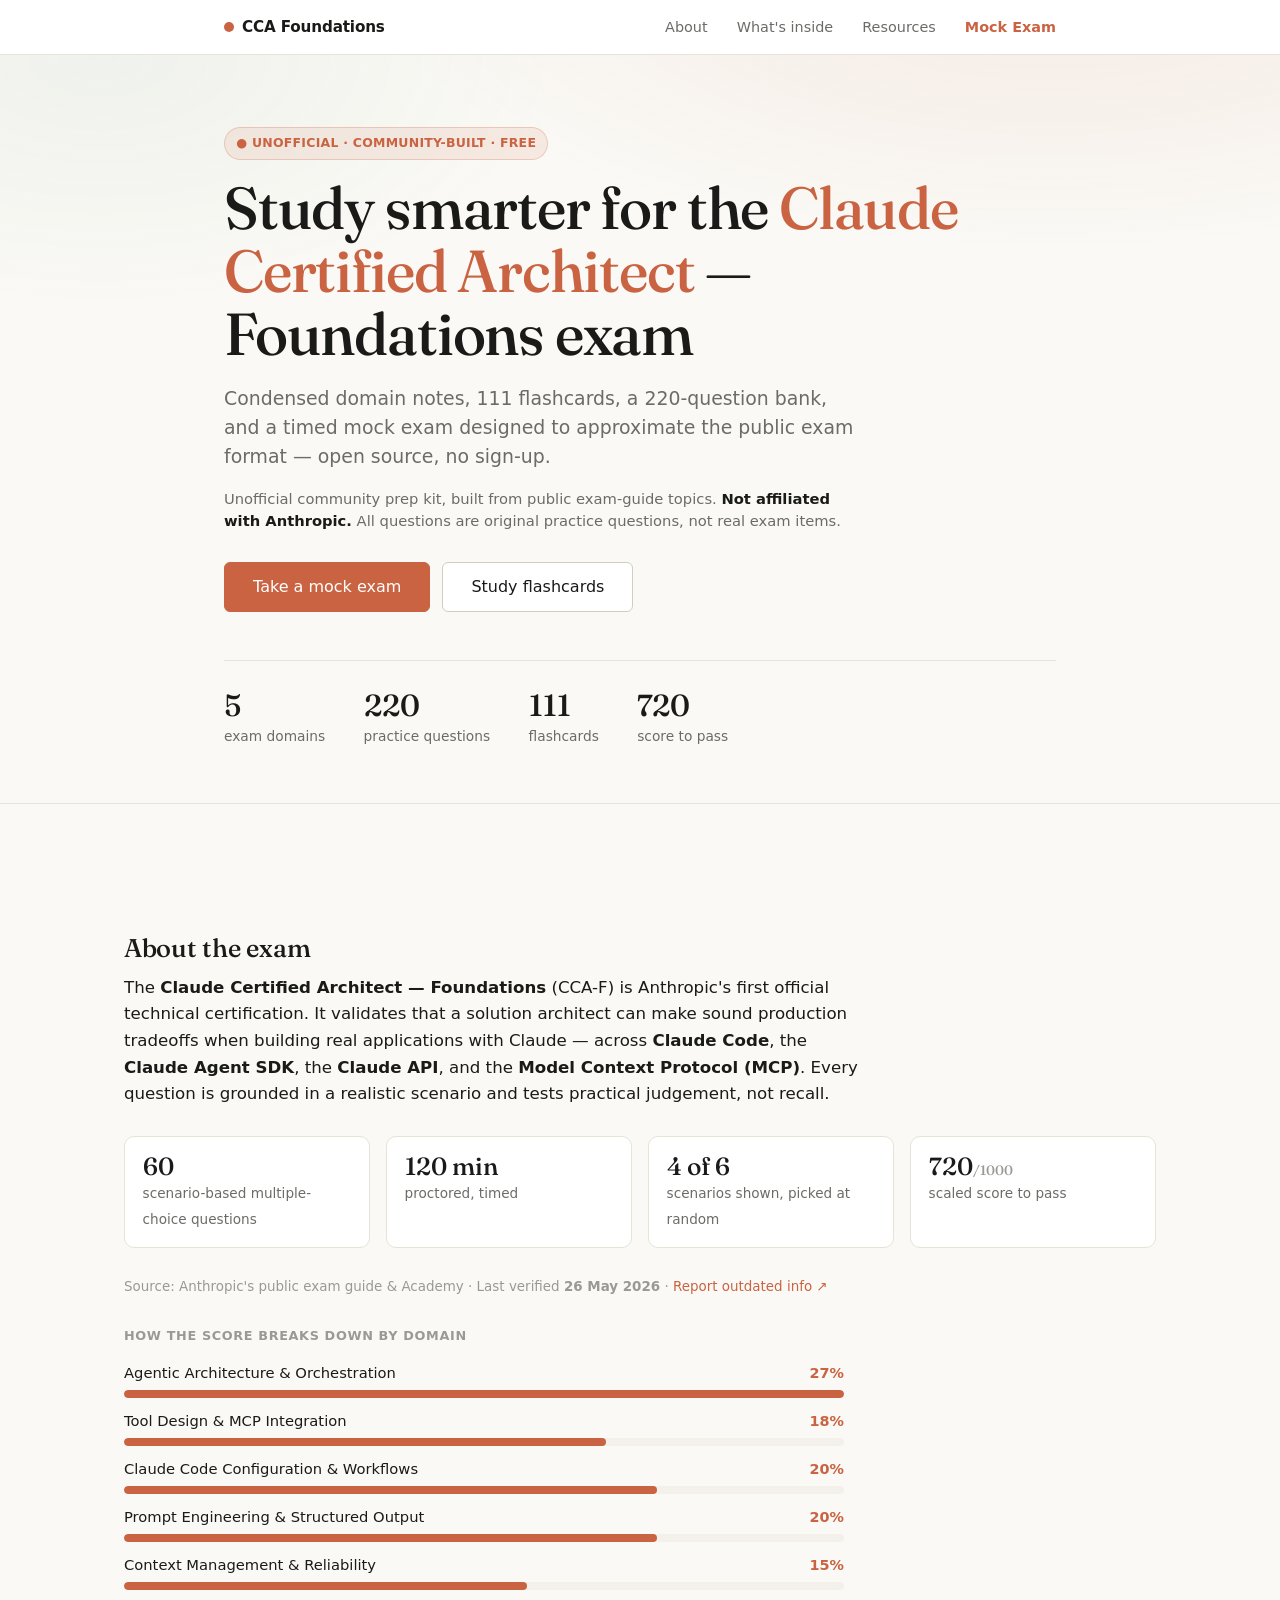
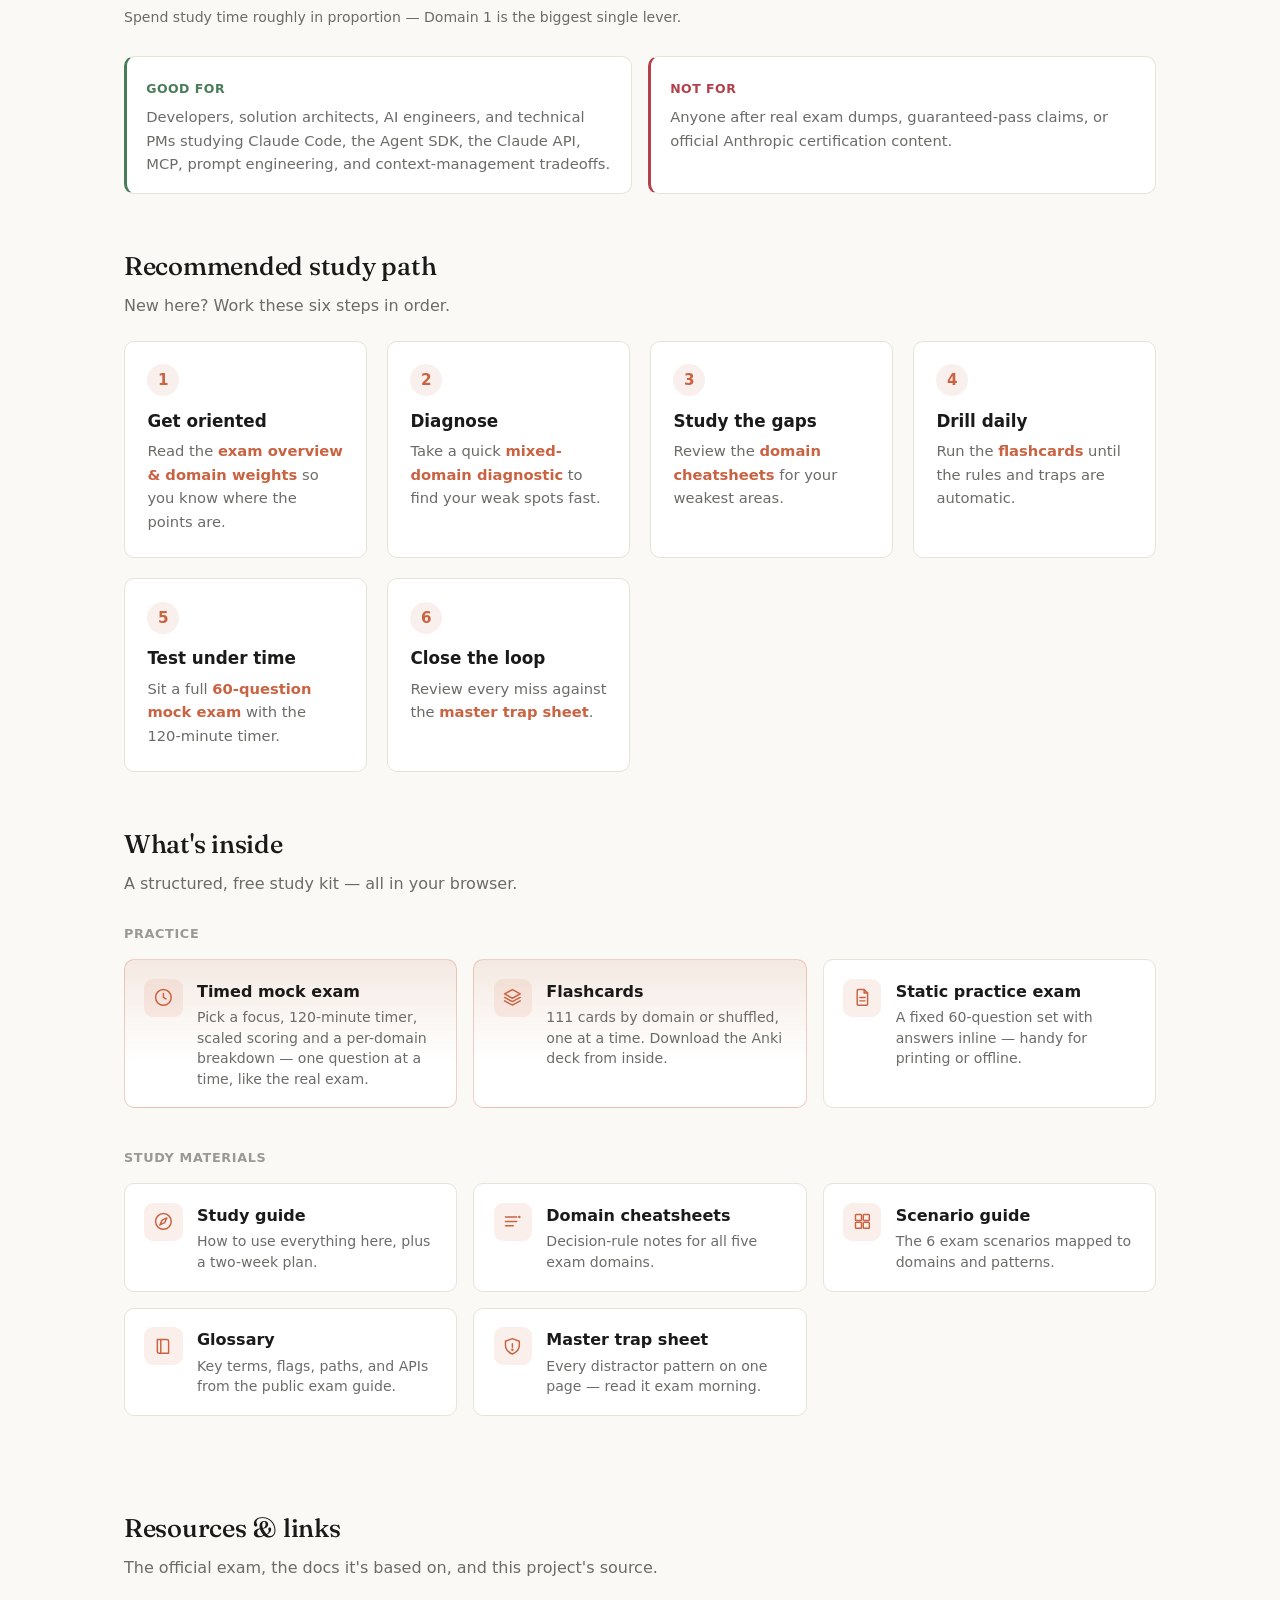
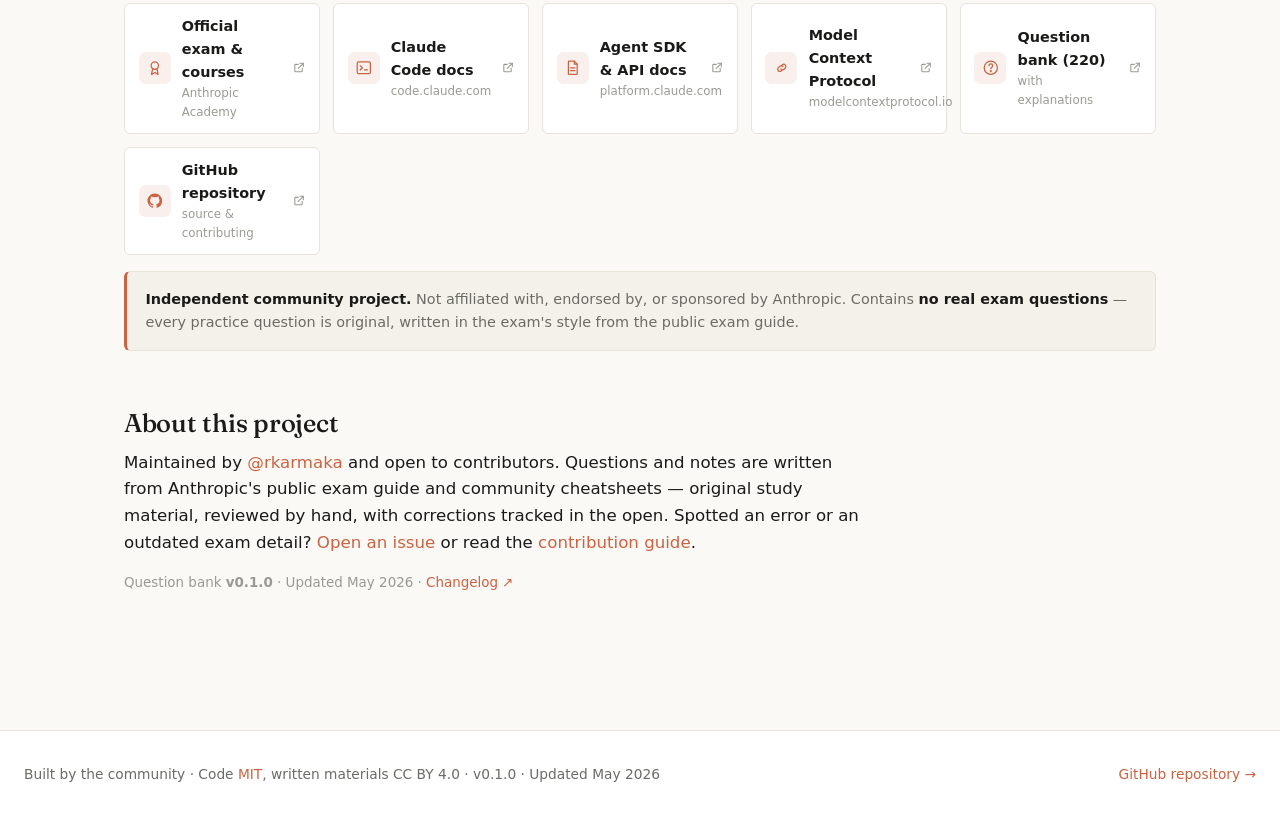
==== docs/index.html @ 5f9fb5d2 "Address review: trust, SEO, a11y, onboarding (phase 1) - Hero now carries the unofficial/no-real-que" ====
<!DOCTYPE html>
<html lang="en">
<head>
<meta charset="utf-8" />
<meta name="viewport" content="width=device-width, initial-scale=1.0" />
<title>CCA Foundations — Study Kit &amp; Practice Exam</title>
<meta name="description" content="A free, open community study kit for the Claude Certified Architect (CCA) — Foundations exam: notes, flashcards, a 220-question bank, and a timed mock exam." />
<link rel="preconnect" href="https://fonts.googleapis.com">
<link rel="preconnect" href="https://fonts.gstatic.com" crossorigin>
<link href="https://fonts.googleapis.com/css2?family=Fraunces:opsz,wght@9..144,400;9..144,500;9..144,600&display=swap" rel="stylesheet">
<link rel="stylesheet" href="app/style.css">
<link rel="stylesheet" href="site.css">
</head>
<body>

<!-- icon sprite -->
<svg width="0" height="0" style="position:absolute" aria-hidden="true">
  <symbol id="ic-clock" viewBox="0 0 24 24" fill="none" stroke="currentColor" stroke-width="1.7" stroke-linecap="round" stroke-linejoin="round"><circle cx="12" cy="12" r="9"/><path d="M12 7.5V12l3 1.8"/></symbol>
  <symbol id="ic-cards" viewBox="0 0 24 24" fill="none" stroke="currentColor" stroke-width="1.7" stroke-linecap="round" stroke-linejoin="round"><path d="M12 3 21 8 12 13 3 8z"/><path d="M3 12 12 17 21 12"/><path d="M3 16 12 21 21 16"/></symbol>
  <symbol id="ic-doc" viewBox="0 0 24 24" fill="none" stroke="currentColor" stroke-width="1.7" stroke-linecap="round" stroke-linejoin="round"><path d="M14 3H7a1 1 0 0 0-1 1v16a1 1 0 0 0 1 1h10a1 1 0 0 0 1-1V7z"/><path d="M14 3v4h4"/><path d="M9 12h6M9 16h6"/></symbol>
  <symbol id="ic-compass" viewBox="0 0 24 24" fill="none" stroke="currentColor" stroke-width="1.7" stroke-linecap="round" stroke-linejoin="round"><circle cx="12" cy="12" r="9"/><path d="M16 8l-2.5 5.5L8 16l2.5-5.5z"/></symbol>
  <symbol id="ic-layers" viewBox="0 0 24 24" fill="none" stroke="currentColor" stroke-width="1.7" stroke-linecap="round" stroke-linejoin="round"><path d="M4 7h13M4 12h13M4 17h9"/><circle cx="20" cy="7" r="0.6" fill="currentColor"/></symbol>
  <symbol id="ic-grid" viewBox="0 0 24 24" fill="none" stroke="currentColor" stroke-width="1.7" stroke-linecap="round" stroke-linejoin="round"><rect x="4" y="4" width="7" height="7" rx="1"/><rect x="13" y="4" width="7" height="7" rx="1"/><rect x="4" y="13" width="7" height="7" rx="1"/><rect x="13" y="13" width="7" height="7" rx="1"/></symbol>
  <symbol id="ic-book" viewBox="0 0 24 24" fill="none" stroke="currentColor" stroke-width="1.7" stroke-linecap="round" stroke-linejoin="round"><path d="M5 4h11a2 2 0 0 1 2 2v14H7a2 2 0 0 1-2-2z"/><path d="M9 4v15"/></symbol>
  <symbol id="ic-alert" viewBox="0 0 24 24" fill="none" stroke="currentColor" stroke-width="1.7" stroke-linecap="round" stroke-linejoin="round"><path d="M12 3l8 3v5c0 5-4 8-8 10-4-2-8-5-8-10V6z"/><path d="M12 9v4"/><circle cx="12" cy="16" r="0.6" fill="currentColor"/></symbol>
  <symbol id="ic-help" viewBox="0 0 24 24" fill="none" stroke="currentColor" stroke-width="1.7" stroke-linecap="round" stroke-linejoin="round"><circle cx="12" cy="12" r="9"/><path d="M9.5 9.2a2.5 2.5 0 1 1 3.6 2.3c-.8.5-1.1 1-1.1 1.9"/><circle cx="12" cy="16.5" r="0.6" fill="currentColor"/></symbol>
  <symbol id="ic-award" viewBox="0 0 24 24" fill="none" stroke="currentColor" stroke-width="1.7" stroke-linecap="round" stroke-linejoin="round"><circle cx="12" cy="9" r="5"/><path d="M9 13.5L7.5 21 12 18.5 16.5 21 15 13.5"/></symbol>
  <symbol id="ic-terminal" viewBox="0 0 24 24" fill="none" stroke="currentColor" stroke-width="1.7" stroke-linecap="round" stroke-linejoin="round"><rect x="3" y="4" width="18" height="16" rx="2"/><path d="M7 9l3 3-3 3"/><path d="M13 15h4"/></symbol>
  <symbol id="ic-plug" viewBox="0 0 24 24" fill="none" stroke="currentColor" stroke-width="1.7" stroke-linecap="round" stroke-linejoin="round"><path d="M10.5 13.5a3 3 0 0 0 4.5.4l2-2a3 3 0 0 0-4.2-4.2l-1.1 1.1"/><path d="M13.5 10.5a3 3 0 0 0-4.5-.4l-2 2a3 3 0 0 0 4.2 4.2l1.1-1.1"/></symbol>
  <symbol id="ic-external" viewBox="0 0 24 24" fill="none" stroke="currentColor" stroke-width="1.9" stroke-linecap="round" stroke-linejoin="round"><path d="M14 4h6v6"/><path d="M20 4l-9 9"/><path d="M18 13v5a1 1 0 0 1-1 1H6a1 1 0 0 1-1-1V7a1 1 0 0 1 1-1h5"/></symbol>
  <symbol id="ic-github" viewBox="0 0 24 24"><path fill="currentColor" d="M12 2C6.48 2 2 6.48 2 12c0 4.42 2.87 8.17 6.84 9.5.5.09.68-.22.68-.48 0-.24-.01-.87-.01-1.7-2.78.6-3.37-1.34-3.37-1.34-.45-1.16-1.11-1.47-1.11-1.47-.91-.62.07-.6.07-.6 1 .07 1.53 1.03 1.53 1.03.89 1.52 2.34 1.08 2.91.83.09-.65.35-1.08.63-1.33-2.22-.25-4.55-1.11-4.55-4.94 0-1.09.39-1.98 1.03-2.68-.1-.25-.45-1.27.1-2.65 0 0 .84-.27 2.75 1.02a9.5 9.5 0 0 1 5 0c1.91-1.29 2.75-1.02 2.75-1.02.55 1.38.2 2.4.1 2.65.64.7 1.03 1.59 1.03 2.68 0 3.84-2.34 4.69-4.57 4.94.36.31.68.92.68 1.85 0 1.34-.01 2.42-.01 2.75 0 .27.18.58.69.48A10 10 0 0 0 22 12c0-5.52-4.48-10-10-10z"/></symbol>
</svg>

<header class="site-header">
  <div class="container site-header-inner">
    <a href="./" class="site-title"><span class="dot"></span>CCA&nbsp;Foundations</a>
    <nav class="site-nav">
      <a href="#about">About</a>
      <a href="#inside">What's inside</a>
      <a href="#resources">Resources</a>
      <a href="app/" class="is-cta">Mock&nbsp;Exam</a>
    </nav>
  </div>
</header>

<section class="lp-hero">
  <div class="lp-hero-inner">
    <span class="lp-pill">● Unofficial · community-built · free</span>
    <h1 class="lp-title">Study smarter for the <span class="accent">Claude Certified Architect</span> — Foundations exam</h1>
    <p class="lp-lede">Condensed domain notes, 111 flashcards, a 220-question bank, and a
      timed mock exam designed to approximate the public exam format — open source, no sign-up.</p>
    <p class="lp-disclaimer">Unofficial community prep kit, built from public exam-guide topics.
      <strong>Not affiliated with Anthropic.</strong> All questions are original practice
      questions, not real exam items.</p>
    <div class="lp-cta">
      <a class="btn btn-primary btn-lg" href="app/">Take a mock exam</a>
      <a class="btn btn-secondary btn-lg" href="flashcards/">Study flashcards</a>
    </div>
    <div class="lp-stats">
      <div><b>5</b><span>exam domains</span></div>
      <div><b>220</b><span>practice questions</span></div>
      <div><b>111</b><span>flashcards</span></div>
      <div><b>720</b><span>score to pass</span></div>
    </div>
  </div>
</section>

<main>
  <!-- About the exam -->
  <section class="lp-wrap lp-section" id="about">
    <h2 class="lp-h2">About the exam</h2>
    <p class="lp-about-text">
      The <strong>Claude Certified Architect — Foundations</strong> (CCA-F) is
      Anthropic's first official technical certification. It validates that a solution
      architect can make sound production tradeoffs when building real applications with
      Claude — across <strong>Claude Code</strong>, the <strong>Claude Agent SDK</strong>,
      the <strong>Claude API</strong>, and the <strong>Model Context Protocol (MCP)</strong>.
      Every question is grounded in a realistic scenario and tests practical judgement,
      not recall.
    </p>

    <div class="lp-facts">
      <div class="lp-fact"><b>60</b><span>scenario-based multiple-choice questions</span></div>
      <div class="lp-fact"><b>120 min</b><span>proctored, timed</span></div>
      <div class="lp-fact"><b>4 of 6</b><span>scenarios shown, picked at random</span></div>
      <div class="lp-fact"><b>720<span style="color:var(--text-faint)">/1000</span></b><span>scaled score to pass</span></div>
    </div>

    <p class="lp-verified">
      Source: Anthropic's public exam guide &amp; Academy · Last verified <strong>26 May 2026</strong> ·
      <a href="https://github.com/rkarmaka/claude-cca-study-kit/issues/new?labels=correction&amp;title=%5BFix%5D+Outdated+exam+detail" target="_blank" rel="noopener">Report outdated info ↗</a>
    </p>

    <h3 class="lp-h3">How the score breaks down by domain</h3>
    <div class="lp-blueprint" id="blueprint"></div>
    <p class="muted" style="font-size:0.88rem">Spend study time roughly in proportion — Domain 1 is the biggest single lever.</p>

    <div class="lp-who">
      <div class="lp-who-col good">
        <span class="lp-who-h">Good for</span>
        <p>Developers, solution architects, AI engineers, and technical PMs studying Claude Code,
          the Agent SDK, the Claude API, MCP, prompt engineering, and context-management tradeoffs.</p>
      </div>
      <div class="lp-who-col bad">
        <span class="lp-who-h">Not for</span>
        <p>Anyone after real exam dumps, guaranteed-pass claims, or official Anthropic
          certification content.</p>
      </div>
    </div>
  </section>

  <!-- Recommended study path -->
  <section class="lp-wrap lp-section" id="path">
    <h2 class="lp-h2">Recommended study path</h2>
    <p class="lp-sub">New here? Work these six steps in order.</p>
    <div class="lp-steps">
      <div class="lp-step"><span class="lp-step-n">1</span><h3>Get oriented</h3>
        <p>Read the <a href="#about">exam overview &amp; domain weights</a> so you know where the points are.</p></div>
      <div class="lp-step"><span class="lp-step-n">2</span><h3>Diagnose</h3>
        <p>Take a quick <a href="app/">mixed-domain diagnostic</a> to find your weak spots fast.</p></div>
      <div class="lp-step"><span class="lp-step-n">3</span><h3>Study the gaps</h3>
        <p>Review the <a class="repo-link" data-path="study-notes" href="https://github.com/rkarmaka/claude-cca-study-kit/tree/main/study-notes">domain cheatsheets</a> for your weakest areas.</p></div>
      <div class="lp-step"><span class="lp-step-n">4</span><h3>Drill daily</h3>
        <p>Run the <a href="flashcards/">flashcards</a> until the rules and traps are automatic.</p></div>
      <div class="lp-step"><span class="lp-step-n">5</span><h3>Test under time</h3>
        <p>Sit a full <a href="app/">60-question mock exam</a> with the 120-minute timer.</p></div>
      <div class="lp-step"><span class="lp-step-n">6</span><h3>Close the loop</h3>
        <p>Review every miss against the <a class="repo-link" data-path="study-notes/master-trap-sheet.md" href="https://github.com/rkarmaka/claude-cca-study-kit/blob/main/study-notes/master-trap-sheet.md">master trap sheet</a>.</p></div>
    </div>
  </section>

  <!-- What this site offers -->
  <section class="lp-wrap lp-section" id="inside">
    <h2 class="lp-h2">What's inside</h2>
    <p class="lp-sub">A structured, free study kit — all in your browser.</p>

    <h3 class="lp-h3">Practice</h3>
    <div class="lp-grid">
      <a class="lp-card feature" href="app/">
        <span class="lp-ic"><svg><use href="#ic-clock"/></svg></span>
        <span><span class="lp-card-title">Timed mock exam</span>
          <span class="lp-card-desc">Pick a focus, 120-minute timer, scaled scoring and a per-domain breakdown — one question at a time, like the real exam.</span></span>
      </a>
      <a class="lp-card feature" href="flashcards/">
        <span class="lp-ic"><svg><use href="#ic-cards"/></svg></span>
        <span><span class="lp-card-title">Flashcards</span>
          <span class="lp-card-desc">111 cards by domain or shuffled, one at a time. Download the Anki deck from inside.</span></span>
      </a>
      <a class="lp-card" href="practice-exam.html">
        <span class="lp-ic"><svg><use href="#ic-doc"/></svg></span>
        <span><span class="lp-card-title">Static practice exam</span>
          <span class="lp-card-desc">A fixed 60-question set with answers inline — handy for printing or offline.</span></span>
      </a>
    </div>

    <h3 class="lp-h3">Study materials</h3>
    <div class="lp-grid">
      <a class="lp-card repo-link" data-path="STUDY-GUIDE.md" href="https://github.com/rkarmaka/claude-cca-study-kit/blob/main/STUDY-GUIDE.md">
        <span class="lp-ic"><svg><use href="#ic-compass"/></svg></span>
        <span><span class="lp-card-title">Study guide</span>
          <span class="lp-card-desc">How to use everything here, plus a two-week plan.</span></span>
      </a>
      <a class="lp-card repo-link" data-path="study-notes" href="https://github.com/rkarmaka/claude-cca-study-kit/tree/main/study-notes">
        <span class="lp-ic"><svg><use href="#ic-layers"/></svg></span>
        <span><span class="lp-card-title">Domain cheatsheets</span>
          <span class="lp-card-desc">Decision-rule notes for all five exam domains.</span></span>
      </a>
      <a class="lp-card repo-link" data-path="study-notes/scenario-guide.md" href="https://github.com/rkarmaka/claude-cca-study-kit/blob/main/study-notes/scenario-guide.md">
        <span class="lp-ic"><svg><use href="#ic-grid"/></svg></span>
        <span><span class="lp-card-title">Scenario guide</span>
          <span class="lp-card-desc">The 6 exam scenarios mapped to domains and patterns.</span></span>
      </a>
      <a class="lp-card repo-link" data-path="study-notes/glossary.md" href="https://github.com/rkarmaka/claude-cca-study-kit/blob/main/study-notes/glossary.md">
        <span class="lp-ic"><svg><use href="#ic-book"/></svg></span>
        <span><span class="lp-card-title">Glossary</span>
          <span class="lp-card-desc">Key terms, flags, paths, and APIs from the public exam guide.</span></span>
      </a>
      <a class="lp-card repo-link" data-path="study-notes/master-trap-sheet.md" href="https://github.com/rkarmaka/claude-cca-study-kit/blob/main/study-notes/master-trap-sheet.md">
        <span class="lp-ic"><svg><use href="#ic-alert"/></svg></span>
        <span><span class="lp-card-title">Master trap sheet</span>
          <span class="lp-card-desc">Every distractor pattern on one page — read it exam morning.</span></span>
      </a>
    </div>
  </section>

  <!-- Resources & links -->
  <section class="lp-wrap lp-section" id="resources">
    <h2 class="lp-h2">Resources &amp; links</h2>
    <p class="lp-sub">The official exam, the docs it's based on, and this project's source.</p>
    <div class="lp-resource-grid">
      <a class="lp-resource" href="https://anthropic.skilljar.com/" target="_blank" rel="noopener">
        <span class="lp-ic"><svg><use href="#ic-award"/></svg></span>
        <span class="r-text"><span class="r-title">Official exam &amp; courses</span><span class="r-sub">Anthropic Academy</span></span>
        <span class="r-ext"><svg><use href="#ic-external"/></svg></span>
      </a>
      <a class="lp-resource" href="https://code.claude.com/docs/en/overview" target="_blank" rel="noopener">
        <span class="lp-ic"><svg><use href="#ic-terminal"/></svg></span>
        <span class="r-text"><span class="r-title">Claude Code docs</span><span class="r-sub">code.claude.com</span></span>
        <span class="r-ext"><svg><use href="#ic-external"/></svg></span>
      </a>
      <a class="lp-resource" href="https://platform.claude.com/docs/en/agent-sdk/overview" target="_blank" rel="noopener">
        <span class="lp-ic"><svg><use href="#ic-doc"/></svg></span>
        <span class="r-text"><span class="r-title">Agent SDK &amp; API docs</span><span class="r-sub">platform.claude.com</span></span>
        <span class="r-ext"><svg><use href="#ic-external"/></svg></span>
      </a>
      <a class="lp-resource" href="https://modelcontextprotocol.io" target="_blank" rel="noopener">
        <span class="lp-ic"><svg><use href="#ic-plug"/></svg></span>
        <span class="r-text"><span class="r-title">Model Context Protocol</span><span class="r-sub">modelcontextprotocol.io</span></span>
        <span class="r-ext"><svg><use href="#ic-external"/></svg></span>
      </a>
      <a class="lp-resource repo-link" data-path="practice-exam/question-bank.md" href="https://github.com/rkarmaka/claude-cca-study-kit/blob/main/practice-exam/question-bank.md">
        <span class="lp-ic"><svg><use href="#ic-help"/></svg></span>
        <span class="r-text"><span class="r-title">Question bank (220)</span><span class="r-sub">with explanations</span></span>
        <span class="r-ext"><svg><use href="#ic-external"/></svg></span>
      </a>
      <a class="lp-resource repo-root" href="https://github.com/rkarmaka/claude-cca-study-kit">
        <span class="lp-ic"><svg><use href="#ic-github"/></svg></span>
        <span class="r-text"><span class="r-title">GitHub repository</span><span class="r-sub">source &amp; contributing</span></span>
        <span class="r-ext"><svg><use href="#ic-external"/></svg></span>
      </a>
    </div>

    <div class="lp-note">
      <strong>Independent community project.</strong> Not affiliated with, endorsed by,
      or sponsored by Anthropic. Contains <strong>no real exam questions</strong> — every
      practice question is original, written in the exam's style from the public exam guide.
    </div>
  </section>

  <!-- About this project -->
  <section class="lp-wrap lp-section" id="project">
    <h2 class="lp-h2">About this project</h2>
    <p class="lp-about-text">Maintained by <a href="https://github.com/rkarmaka" target="_blank" rel="noopener">@rkarmaka</a>
      and open to contributors. Questions and notes are written from Anthropic's public exam guide and
      community cheatsheets — original study material, reviewed by hand, with corrections tracked in the
      open. Spotted an error or an outdated exam detail?
      <a href="https://github.com/rkarmaka/claude-cca-study-kit/issues/new/choose" target="_blank" rel="noopener">Open an issue</a>
      or read the <a href="https://github.com/rkarmaka/claude-cca-study-kit/blob/main/CONTRIBUTING.md" target="_blank" rel="noopener">contribution guide</a>.</p>
    <p class="lp-verified" style="margin-top:1rem">
      Question bank <strong>v0.1.0</strong> · Updated May 2026 ·
      <a href="https://github.com/rkarmaka/claude-cca-study-kit/blob/main/CHANGELOG.md" target="_blank" rel="noopener">Changelog ↗</a>
    </p>
  </section>
</main>

<footer class="lp-footer">
  <div class="lp-footer-inner">
    <span>Built by the community · Code <a class="repo-root" href="https://github.com/rkarmaka/claude-cca-study-kit/blob/main/LICENSE">MIT</a>, written materials CC&nbsp;BY&nbsp;4.0 · <span id="ver">v0.1.0 · Updated May 2026</span></span>
    <span><a class="repo-root" href="https://github.com/rkarmaka/claude-cca-study-kit">GitHub repository →</a></span>
  </div>
</footer>

<script>
  // Blueprint bars (widths scaled to the largest weight for visual contrast).
  (function () {
    var domains = [
      ["Agentic Architecture & Orchestration", 27],
      ["Tool Design & MCP Integration", 18],
      ["Claude Code Configuration & Workflows", 20],
      ["Prompt Engineering & Structured Output", 20],
      ["Context Management & Reliability", 15],
    ];
    var max = 27;
    document.getElementById("blueprint").innerHTML = domains.map(function (d) {
      return '<div class="lp-bp-row"><div class="lp-bp-head">' +
        '<span class="lp-bp-name">' + d[0] + '</span>' +
        '<span class="lp-bp-pct">' + d[1] + '%</span></div>' +
        '<div class="lp-bp-track"><div class="lp-bp-fill" style="width:' +
        Math.round(d[1] / max * 100) + '%"></div></div></div>';
    }).join("");
  })();

  // Resolve repo links from the github.io host so they open on github.com.
  (function () {
    var host = location.hostname, parts = location.pathname.split('/').filter(Boolean);
    var base = null;
    if (host.endsWith('.github.io') && parts.length >= 1) {
      base = 'https://github.com/' + host.split('.')[0] + '/' + parts[0];
    }
    // Links already carry real github.com hrefs (so they work without JS). Only
    // fill a placeholder, and ensure they open in a new tab.
    document.querySelectorAll('.repo-link').forEach(function (a) {
      var cur = a.getAttribute('href');
      if (base && (!cur || cur === '#')) a.href = base + '/blob/main/' + a.getAttribute('data-path');
      a.target = "_blank"; a.rel = "noopener";
    });
    document.querySelectorAll('.repo-root').forEach(function (a) {
      var cur = a.getAttribute('href');
      if (base && (!cur || cur === '#')) a.href = base;
      a.target = "_blank"; a.rel = "noopener";
    });
  })();
</script>
</body>
</html>
---- docs/app/style.css ----
/* CCA Foundations Practice — Anthropic-inspired minimal styling */

:root {
  --bg: #faf9f5;
  --bg-sunken: #f3f1e9;
  --card-bg: #ffffff;
  --text: #1a1a19;
  --text-muted: #6b6b67;
  --text-faint: #9a9a94;
  --border: #e6e3d8;
  --border-strong: #d2cebf;
  --accent: #c96342;
  --accent-hover: #b25538;
  --accent-soft: rgba(201, 99, 66, 0.10);
  --pass: #4a7c59;
  --pass-soft: rgba(74, 124, 89, 0.10);
  --fail: #b3404a;
  --fail-soft: rgba(179, 64, 74, 0.10);
  --pending: #b08b3f;
  --radius: 10px;
  --radius-sm: 6px;
  --shadow: 0 1px 2px rgba(20, 20, 19, 0.04);
  --font-sans: ui-sans-serif, system-ui, -apple-system, BlinkMacSystemFont,
    "Segoe UI", "Helvetica Neue", Arial, sans-serif;
  --font-mono: ui-monospace, SFMono-Regular, "SF Mono", Menlo, Consolas,
    "Liberation Mono", monospace;
}

* { box-sizing: border-box; }

html { -webkit-text-size-adjust: 100%; }

body {
  margin: 0;
  padding: 0;
  font-family: var(--font-sans);
  font-size: 16px;
  line-height: 1.6;
  background: var(--bg);
  color: var(--text);
  -webkit-font-smoothing: antialiased;
  text-rendering: optimizeLegibility;
}

.container {
  max-width: 880px;
  margin: 0 auto;
  padding: 0 1.5rem;
}

a { color: var(--accent); text-decoration: none; }
a:hover { text-decoration: underline; }

code, .mono {
  font-family: var(--font-mono);
  font-size: 0.92em;
}

code {
  background: var(--bg-sunken);
  padding: 0.1em 0.4em;
  border-radius: 4px;
}

/* --- Header --- */

.site-header {
  background: var(--card-bg);
  border-bottom: 1px solid var(--border);
  position: sticky;
  top: 0;
  z-index: 30;
}

.site-header-inner {
  display: flex;
  justify-content: space-between;
  align-items: center;
  padding: 0.875rem 1.5rem;
}

.site-title {
  display: inline-flex;
  align-items: center;
  gap: 0.5rem;
  font-weight: 600;
  font-size: 0.95rem;
  color: var(--text);
  letter-spacing: -0.01em;
}

.site-title:hover { text-decoration: none; color: var(--text); }

.site-title .dot {
  width: 10px; height: 10px;
  border-radius: 50%;
  background: var(--accent);
}

.site-nav a {
  margin-left: 1.5rem;
  color: var(--text-muted);
  font-size: 0.9rem;
}

.site-nav a:hover { color: var(--text); text-decoration: none; }

main { padding: 2rem 0 4rem; }

/* --- Hero --- */

.hero {
  text-align: center;
  padding: 3.5rem 0 1.5rem;
}

.hero h1 {
  font-size: 2.25rem;
  font-weight: 600;
  line-height: 1.15;
  margin: 0 0 0.75rem;
  letter-spacing: -0.02em;
}

.hero-sub {
  font-weight: 400;
  color: var(--text-muted);
  font-size: 1.05rem;
  letter-spacing: 0;
}

.start-form { margin: 2rem 0 1rem; }

.distribution {
  display: inline-block;
  text-align: left;
  margin-top: 1.5rem;
  font-size: 0.9rem;
  color: var(--text-muted);
}

.distribution > summary {
  cursor: pointer;
  text-align: center;
  list-style: none;
  color: var(--accent);
}

.distribution ul {
  list-style: none;
  padding: 1rem 0 0;
  margin: 0;
  display: grid;
  gap: 0.35rem;
  min-width: 280px;
}

.distribution li {
  display: flex;
  justify-content: space-between;
  gap: 2rem;
}

/* --- Buttons --- */

.btn {
  display: inline-block;
  padding: 0.65rem 1.25rem;
  border-radius: var(--radius-sm);
  border: 1px solid transparent;
  font-family: inherit;
  font-size: 0.95rem;
  font-weight: 500;
  cursor: pointer;
  text-decoration: none;
  transition: background 0.12s, border-color 0.12s, color 0.12s;
  line-height: 1.3;
}

.btn:hover { text-decoration: none; }

.btn-primary {
  background: var(--accent);
  color: #fff;
  border-color: var(--accent);
}
.btn-primary:hover { background: var(--accent-hover); border-color: var(--accent-hover); }

.btn-secondary {
  background: var(--card-bg);
  color: var(--text);
  border-color: var(--border-strong);
}
.btn-secondary:hover { background: var(--bg-sunken); }

.btn-lg { padding: 0.85rem 1.75rem; font-size: 1rem; }

/* --- Section / typography --- */

section { margin-bottom: 2.5rem; }

.section-head {
  display: flex;
  justify-content: space-between;
  align-items: baseline;
  margin-bottom: 1rem;
}

h2 {
  font-size: 1.15rem;
  font-weight: 600;
  margin: 0 0 1rem;
  letter-spacing: -0.01em;
}

.muted { color: var(--text-muted); font-size: 0.9rem; }
.right { text-align: right; }

/* --- Exam page --- */

.exam-header {
  display: flex;
  justify-content: space-between;
  align-items: flex-start;
  gap: 1rem;
  margin-bottom: 2rem;
  padding-bottom: 1.5rem;
  border-bottom: 1px solid var(--border);
}

.exam-header h1 {
  font-size: 1.35rem;
  font-weight: 600;
  margin: 0 0 0.25rem;
}

.timer-container { text-align: right; flex-shrink: 0; }

.timer {
  font-family: var(--font-mono);
  font-size: 1.5rem;
  font-weight: 600;
  background: var(--card-bg);
  border: 1px solid var(--border-strong);
  padding: 0.5rem 1rem;
  border-radius: var(--radius-sm);
  letter-spacing: 0.04em;
  display: inline-block;
}

.timer.warning {
  border-color: var(--pending);
  color: var(--pending);
}

.timer.critical {
  border-color: var(--fail);
  color: var(--fail);
  animation: pulse 1.2s ease-in-out infinite;
}

@keyframes pulse {
  0%, 100% { opacity: 1; }
  50% { opacity: 0.55; }
}

.timer-label { font-size: 0.78rem; margin-top: 0.25rem; }

/* --- Question card --- */

.question-card {
  background: var(--card-bg);
  border: 1px solid var(--border);
  border-radius: var(--radius);
  padding: 1.5rem;
  margin-bottom: 1.25rem;
  box-shadow: var(--shadow);
}

.q-header {
  display: flex;
  justify-content: space-between;
  align-items: center;
  margin-bottom: 0.875rem;
  font-size: 0.82rem;
}

.q-num {
  font-weight: 600;
  color: var(--text-muted);
  letter-spacing: 0.02em;
}

.q-domain {
  background: var(--bg-sunken);
  color: var(--text-muted);
  padding: 0.2rem 0.625rem;
  border-radius: 999px;
  font-size: 0.72rem;
  font-weight: 500;
  letter-spacing: 0.03em;
  text-transform: uppercase;
}

.q-text {
  margin-bottom: 1.25rem;
  font-size: 1rem;
  line-height: 1.55;
}

/* --- Options --- */

.q-options {
  border: none;
  padding: 0;
  margin: 0;
  display: grid;
  gap: 0.5rem;
}

.option {
  display: flex;
  align-items: flex-start;
  padding: 0.75rem 1rem;
  border: 1px solid var(--border);
  border-radius: var(--radius-sm);
  cursor: pointer;
  transition: background 0.1s, border-color 0.1s;
  gap: 0.75rem;
  background: var(--card-bg);
}

.option:hover { background: var(--bg-sunken); }

.option:has(input:checked) {
  border-color: var(--accent);
  background: var(--accent-soft);
}

.option input[type="radio"] {
  margin: 0.25rem 0 0 0;
  accent-color: var(--accent);
  flex-shrink: 0;
}

.option-letter {
  font-weight: 600;
  flex-shrink: 0;
  width: 1.25rem;
  color: var(--text-muted);
}

.option:has(input:checked) .option-letter { color: var(--accent); }

.option-text { flex: 1; }

/* --- Exam footer --- */

.exam-footer {
  margin-top: 2rem;
  padding-top: 1.5rem;
  border-top: 1px solid var(--border);
  text-align: center;
}

.exam-footer p { margin-bottom: 1rem; }

/* --- Dialog --- */

.confirm-dialog {
  border: 1px solid var(--border-strong);
  border-radius: var(--radius);
  padding: 1.5rem 1.75rem;
  max-width: 420px;
  background: var(--card-bg);
  color: var(--text);
  box-shadow: 0 10px 30px rgba(0, 0, 0, 0.15);
}

.confirm-dialog::backdrop {
  background: rgba(20, 20, 19, 0.32);
}

.confirm-dialog h3 {
  margin: 0 0 0.75rem;
  font-size: 1.1rem;
  font-weight: 600;
}

.dialog-actions {
  display: flex;
  justify-content: flex-end;
  gap: 0.5rem;
  margin-top: 1.25rem;
}

/* --- Results --- */

.results-hero {
  background: var(--card-bg);
  border: 1px solid var(--border);
  border-left: 6px solid var(--border);
  border-radius: var(--radius);
  padding: 2.25rem 1.5rem;
  text-align: center;
  box-shadow: var(--shadow);
  margin-bottom: 2rem;
}

.results-hero.pass { border-left-color: var(--pass); }
.results-hero.fail { border-left-color: var(--fail); }

.score-stack .scaled {
  font-size: 4rem;
  font-weight: 600;
  line-height: 1;
  font-family: var(--font-mono);
  letter-spacing: -0.02em;
}

.results-hero.pass .scaled,
.results-hero.pass .result-label { color: var(--pass); }
.results-hero.fail .scaled,
.results-hero.fail .result-label { color: var(--fail); }

.scaled .of { font-size: 1.5rem; color: var(--text-muted); font-weight: 400; }

.result-label {
  font-size: 1.1rem;
  font-weight: 600;
  letter-spacing: 0.12em;
  margin: 0.5rem 0 0.5rem;
}

.result-meta { font-size: 0.95rem; }

.results-hero .actions {
  margin-top: 1.5rem;
  display: flex;
  gap: 0.5rem;
  justify-content: center;
}

/* --- Domain table --- */

.domain-table, .runs-table {
  width: 100%;
  border-collapse: collapse;
  background: var(--card-bg);
  border: 1px solid var(--border);
  border-radius: var(--radius);
  overflow: hidden;
  box-shadow: var(--shadow);
  font-size: 0.95rem;
}

.domain-table th, .domain-table td,
.runs-table th, .runs-table td {
  padding: 0.75rem 1rem;
  text-align: left;
  border-bottom: 1px solid var(--border);
}

.domain-table th, .runs-table th {
  background: var(--bg-sunken);
  font-weight: 600;
  font-size: 0.78rem;
  color: var(--text-muted);
  letter-spacing: 0.04em;
  text-transform: uppercase;
}

.domain-table tr:last-child td,
.runs-table tr:last-child td { border-bottom: none; }

.bar {
  height: 6px;
  background: var(--bg-sunken);
  border-radius: 3px;
  overflow: hidden;
  width: 140px;
}

.bar-fill {
  height: 100%;
  background: var(--accent);
  transition: width 0.3s;
}

/* --- Badges --- */

.badge {
  display: inline-block;
  padding: 0.18rem 0.55rem;
  border-radius: 999px;
  font-size: 0.7rem;
  font-weight: 700;
  letter-spacing: 0.06em;
}

.badge-pass { background: var(--pass-soft); color: var(--pass); }
.badge-fail { background: var(--fail-soft); color: var(--fail); }
.badge-pending { background: rgba(176, 139, 63, 0.12); color: var(--pending); }

/* --- Review --- */

.review-header {
  display: flex;
  justify-content: space-between;
  align-items: flex-end;
  flex-wrap: wrap;
  gap: 1rem;
  margin-bottom: 2rem;
}

.review-header h1 {
  font-size: 1.5rem;
  font-weight: 600;
  margin: 0 0 0.25rem;
}

.review-filter { display: flex; gap: 0.4rem; flex-wrap: wrap; }

.chip {
  border: 1px solid var(--border-strong);
  background: var(--card-bg);
  border-radius: 999px;
  padding: 0.3rem 0.85rem;
  font-size: 0.85rem;
  font-family: inherit;
  cursor: pointer;
  color: var(--text-muted);
  transition: background 0.12s, color 0.12s, border-color 0.12s;
}

.chip:hover { color: var(--text); }

.chip-active {
  background: var(--text);
  color: var(--bg);
  border-color: var(--text);
}

.review-card {
  background: var(--card-bg);
  border: 1px solid var(--border);
  border-left: 4px solid var(--border-strong);
  border-radius: var(--radius);
  padding: 1.5rem;
  margin-bottom: 1.25rem;
  box-shadow: var(--shadow);
}

.review-card.correct { border-left-color: var(--pass); }
.review-card.incorrect { border-left-color: var(--fail); }
.review-card.skipped { border-left-color: var(--pending); }

.q-result {
  font-weight: 600;
  font-size: 0.82rem;
}

.review-card.correct .q-result { color: var(--pass); }
.review-card.incorrect .q-result { color: var(--fail); }
.review-card.skipped .q-result { color: var(--pending); }

.review-options {
  list-style: none;
  padding: 0;
  margin: 1rem 0;
  display: grid;
  gap: 0.5rem;
}

.review-options li {
  padding: 0.75rem 1rem;
  border: 1px solid var(--border);
  border-radius: var(--radius-sm);
}

.review-options li.is-correct {
  border-color: var(--pass);
  background: var(--pass-soft);
}

.review-options li.is-user-wrong {
  border-color: var(--fail);
  background: var(--fail-soft);
}

.review-options li strong {
  margin-right: 0.4rem;
  color: var(--text-muted);
}

.tag {
  display: inline-block;
  padding: 0.1rem 0.55rem;
  border-radius: 999px;
  font-size: 0.68rem;
  margin-left: 0.5rem;
  font-weight: 700;
  letter-spacing: 0.05em;
  text-transform: uppercase;
  vertical-align: middle;
}

.tag-correct { background: var(--pass); color: white; }
.tag-yours { background: var(--fail); color: white; }

.explanation {
  margin-top: 0.5rem;
  background: var(--bg-sunken);
  padding: 0.75rem 1rem;
  border-radius: var(--radius-sm);
}

.explanation summary {
  cursor: pointer;
  font-weight: 500;
  color: var(--accent);
  list-style: none;
  user-select: none;
}

.explanation summary::-webkit-details-marker { display: none; }
.explanation summary::before { content: '▸ '; font-size: 0.8em; }
.explanation[open] summary::before { content: '▾ '; }

.explanation p { margin: 0.6rem 0 0; }

/* --- Misc --- */

.meta { margin-top: 2rem; }
.meta p { margin: 0.25rem 0; font-size: 0.85rem; }

/* --- Responsive --- */

@media (max-width: 640px) {
  .container { padding: 0 1rem; }
  .hero { padding: 2rem 0 1rem; }
  .hero h1 { font-size: 1.75rem; }
  .exam-header { flex-direction: column-reverse; align-items: stretch; }
  .timer-container { text-align: left; }
  .timer { font-size: 1.25rem; }
  .results-hero { padding: 1.75rem 1rem; }
  .score-stack .scaled { font-size: 3rem; }
  .review-header { flex-direction: column; align-items: flex-start; }
  .runs-table th:nth-child(4),
  .runs-table td:nth-child(4) { display: none; }
}

/* --- One-at-a-time exam navigation --- */
.exam-nav { display: flex; align-items: center; gap: 0.75rem; margin: 1.25rem 0; }
.exam-nav .spacer { flex: 1; }
.btn-icon { min-width: 116px; }

.palette {
  display: flex;
  flex-wrap: wrap;
  gap: 0.4rem;
  margin-bottom: 1.5rem;
}
.pal-btn {
  width: 2.2rem; height: 2.2rem;
  border-radius: var(--radius-sm);
  border: 1px solid var(--border-strong);
  background: var(--card-bg);
  color: var(--text-muted);
  font: inherit; font-size: 0.85rem;
  cursor: pointer;
  font-variant-numeric: tabular-nums;
  position: relative;
  transition: border-color 0.12s, color 0.12s, background 0.12s;
}
.pal-btn:hover { border-color: var(--accent); color: var(--text); }
.pal-btn.answered { background: var(--accent-soft); border-color: var(--accent); color: var(--accent); }
.pal-btn.current { outline: 2px solid var(--accent); outline-offset: 1px; font-weight: 600; }
.pal-btn.flagged::after {
  content: ""; position: absolute; top: -3px; right: -3px;
  width: 9px; height: 9px; border-radius: 50%;
  background: var(--pending); border: 1px solid var(--card-bg);
}
.flag-on { color: var(--pending) !important; border-color: var(--pending) !important; }

/* --- Start screen: exam-mode chooser --- */
.mode-grid {
  display: grid;
  grid-template-columns: repeat(auto-fill, minmax(240px, 1fr));
  gap: 1rem;
  margin: 0 0 2.5rem;
}
.mode-card {
  display: flex;
  flex-direction: column;
  gap: 0.35rem;
  text-align: left;
  background: var(--card-bg);
  border: 1px solid var(--border);
  border-radius: var(--radius);
  padding: 1.1rem 1.2rem;
  cursor: pointer;
  font: inherit;
  color: inherit;
  transition: border-color 0.15s, transform 0.15s, box-shadow 0.15s;
}
.mode-card:hover { border-color: var(--accent); transform: translateY(-2px); box-shadow: var(--shadow); }
.mode-card .mode-name { font-weight: 600; }
.mode-card .mode-sub { color: var(--text-muted); font-size: 0.85rem; }
.mode-card[data-mode="all"] { border-color: var(--accent); background: var(--accent-soft); }

/* --- Exam status bar (question sits directly below it) --- */
.exam-topbar {
  display: flex;
  align-items: center;
  justify-content: space-between;
  gap: 1rem;
  padding: 0.5rem 0 1rem;
  margin-bottom: 0.5rem;
  border-bottom: 1px solid var(--border);
}
.exam-topbar .progress-text { font-weight: 600; font-size: 0.95rem; }
.timer-wrap { display: flex; align-items: baseline; gap: 0.4rem; white-space: nowrap; }
.exam-topbar .timer { font-size: 1.4rem; }

/* Locked (not-yet-reached) palette buttons — no skipping ahead */
.pal-btn.locked { opacity: 0.38; cursor: not-allowed; }
.pal-btn.locked:hover { border-color: var(--border-strong); color: var(--text-muted); }

/* --- Shared display serif (loaded via Google Fonts on each page) --- */
:root { --font-serif: "Fraunces", Georgia, "Times New Roman", serif; }
.hero h1 { font-family: var(--font-serif); letter-spacing: -0.015em; }

/* --- Visible keyboard focus (accessibility) --- */
a:focus-visible,
button:focus-visible,
summary:focus-visible,
input:focus-visible,
[tabindex]:focus-visible {
  outline: 3px solid var(--accent);
  outline-offset: 2px;
  border-radius: 4px;
}
---- docs/site.css ----
/* Landing page — layered on the shared app theme (app/style.css). */

.lp-wrap { max-width: 1080px; margin: 0 auto; padding: 0 1.5rem; }

/* Header nav tweaks (reuses .site-header from app/style.css) */
.site-nav a.is-cta {
  color: var(--accent);
  font-weight: 600;
}

/* --- Hero --- */
.lp-hero {
  position: relative;
  background:
    radial-gradient(1100px 460px at 82% -12%, var(--accent-soft), transparent 62%),
    radial-gradient(760px 420px at 8% 0%, rgba(74, 124, 89, 0.06), transparent 60%),
    var(--bg);
  border-bottom: 1px solid var(--border);
  overflow: hidden;
}
.lp-hero-inner { padding: 4.5rem 1.5rem 3.5rem; max-width: 880px; margin: 0 auto; }

.lp-pill {
  display: inline-flex;
  align-items: center;
  gap: 0.45rem;
  font-size: 0.78rem;
  font-weight: 600;
  letter-spacing: 0.02em;
  text-transform: uppercase;
  color: var(--accent);
  background: var(--accent-soft);
  border: 1px solid rgba(201, 99, 66, 0.25);
  padding: 0.35rem 0.7rem;
  border-radius: 999px;
}

.lp-title {
  font-family: var(--font-serif);
  font-weight: 500;
  font-size: clamp(2.3rem, 5.2vw, 3.7rem);
  line-height: 1.06;
  letter-spacing: -0.02em;
  margin: 1.1rem 0 0;
}
.lp-title .accent { color: var(--accent); }

.lp-lede {
  font-size: 1.18rem;
  line-height: 1.55;
  color: var(--text-muted);
  max-width: 40rem;
  margin: 1.15rem 0 0;
}

.lp-cta { display: flex; flex-wrap: wrap; gap: 0.75rem; margin-top: 1.9rem; }

.lp-stats {
  display: flex;
  flex-wrap: wrap;
  gap: 2.4rem;
  margin-top: 3rem;
  padding-top: 1.8rem;
  border-top: 1px solid var(--border);
}
.lp-stats div { display: flex; flex-direction: column; }
.lp-stats b {
  font-family: var(--font-serif);
  font-size: 1.9rem;
  font-weight: 500;
  color: var(--text);
  line-height: 1;
}
.lp-stats span { font-size: 0.86rem; color: var(--text-muted); margin-top: 0.3rem; }

/* --- Sections --- */
.lp-section { padding: 3.25rem 1.5rem 0; }
.lp-section:last-of-type { padding-bottom: 1rem; }
.lp-h2 {
  font-family: var(--font-serif);
  font-weight: 500;
  font-size: 1.6rem;
  letter-spacing: -0.01em;
  margin: 0 0 0.35rem;
}
.lp-sub { color: var(--text-muted); margin: 0 0 1.4rem; }

/* --- How it works --- */
.lp-steps {
  display: grid;
  grid-template-columns: repeat(auto-fit, minmax(230px, 1fr));
  gap: 1.25rem;
  margin-top: 0.5rem;
}
.lp-step {
  background: var(--card-bg);
  border: 1px solid var(--border);
  border-radius: var(--radius);
  padding: 1.4rem 1.4rem 1.5rem;
}
.lp-step-n {
  display: inline-flex;
  align-items: center;
  justify-content: center;
  width: 2rem; height: 2rem;
  border-radius: 50%;
  background: var(--accent-soft);
  color: var(--accent);
  font-weight: 700;
  font-size: 0.95rem;
  margin-bottom: 0.7rem;
}
.lp-step h3 { margin: 0 0 0.3rem; font-size: 1.05rem; }
.lp-step p { margin: 0; color: var(--text-muted); font-size: 0.92rem; }
.lp-step a { font-weight: 600; }

/* --- Content directory --- */
.lp-grid {
  display: grid;
  grid-template-columns: repeat(auto-fill, minmax(270px, 1fr));
  gap: 1rem;
  margin-bottom: 2.5rem;
}
.lp-card {
  display: flex;
  align-items: flex-start;
  gap: 0.9rem;
  background: var(--card-bg);
  border: 1px solid var(--border);
  border-radius: var(--radius);
  padding: 1.15rem 1.2rem;
  color: inherit;
  text-decoration: none;
  transition: border-color 0.15s, transform 0.15s, box-shadow 0.15s;
}
.lp-card:hover {
  border-color: var(--accent);
  transform: translateY(-2px);
  box-shadow: 0 6px 20px rgba(20, 20, 19, 0.07);
  text-decoration: none;
}
.lp-card.feature { background: linear-gradient(180deg, var(--accent-soft), var(--card-bg) 70%); border-color: rgba(201, 99, 66, 0.3); }
.lp-ic {
  flex: none;
  display: inline-flex;
  align-items: center;
  justify-content: center;
  width: 2.4rem; height: 2.4rem;
  border-radius: 9px;
  background: var(--accent-soft);
  color: var(--accent);
}
.lp-ic svg { width: 1.3rem; height: 1.3rem; }
.lp-card-title { display: block; font-weight: 600; margin-bottom: 0.2rem; }
.lp-card-desc { display: block; color: var(--text-muted); font-size: 0.88rem; line-height: 1.45; }

/* --- Blueprint bars --- */
.lp-blueprint { display: flex; flex-direction: column; gap: 0.7rem; margin: 0.5rem 0 1rem; max-width: 720px; }
.lp-bp-row { display: grid; grid-template-columns: 1fr; gap: 0.3rem; }
.lp-bp-head { display: flex; justify-content: space-between; align-items: baseline; }
.lp-bp-name { font-size: 0.92rem; }
.lp-bp-pct { font-variant-numeric: tabular-nums; color: var(--accent); font-weight: 600; font-size: 0.9rem; }
.lp-bp-track { height: 8px; background: var(--bg-sunken); border-radius: 999px; overflow: hidden; }
.lp-bp-fill { height: 100%; background: var(--accent); border-radius: 999px; }

/* --- Disclaimer callout --- */
.lp-note {
  background: var(--bg-sunken);
  border: 1px solid var(--border);
  border-left: 3px solid var(--accent);
  border-radius: var(--radius-sm);
  padding: 1rem 1.15rem;
  font-size: 0.9rem;
  color: var(--text-muted);
  margin-top: 1rem;
}
.lp-note strong { color: var(--text); }

/* --- Footer --- */
.lp-footer {
  margin-top: 3.5rem;
  border-top: 1px solid var(--border);
  background: var(--card-bg);
}
.lp-footer-inner {
  display: flex;
  flex-wrap: wrap;
  justify-content: space-between;
  gap: 1rem;
  padding: 2rem 1.5rem;
  font-size: 0.86rem;
  color: var(--text-muted);
}
.lp-footer a { color: var(--accent); }

@media (max-width: 560px) {
  .lp-hero-inner { padding: 3rem 1.5rem 2.5rem; }
  .lp-stats { gap: 1.5rem; }
}

/* --- About: fact tiles --- */
.lp-about-text { max-width: 46rem; font-size: 1.04rem; line-height: 1.6; margin: 0.25rem 0 0; }
.lp-facts {
  display: grid;
  grid-template-columns: repeat(auto-fit, minmax(150px, 1fr));
  gap: 1rem;
  margin: 1.75rem 0;
}
.lp-fact {
  background: var(--card-bg);
  border: 1px solid var(--border);
  border-radius: var(--radius);
  padding: 1rem 1.1rem;
}
.lp-fact b {
  display: block;
  font-family: var(--font-serif);
  font-size: 1.55rem;
  font-weight: 500;
  line-height: 1.1;
}
.lp-fact span { color: var(--text-muted); font-size: 0.85rem; }

/* Sub-heading inside a section */
.lp-h3 {
  font-size: 0.8rem;
  font-weight: 700;
  letter-spacing: 0.05em;
  text-transform: uppercase;
  color: var(--text-faint);
  margin: 1.75rem 0 0.9rem;
}

/* --- Resources: compact icon links --- */
.lp-resource-grid {
  display: grid;
  grid-template-columns: repeat(auto-fill, minmax(195px, 1fr));
  gap: 0.8rem;
}
.lp-resource {
  display: flex;
  align-items: center;
  gap: 0.7rem;
  background: var(--card-bg);
  border: 1px solid var(--border);
  border-radius: var(--radius-sm);
  padding: 0.7rem 0.85rem;
  color: inherit;
  text-decoration: none;
  transition: border-color 0.15s, background 0.15s, transform 0.15s;
}
.lp-resource:hover {
  border-color: var(--accent);
  background: var(--accent-soft);
  transform: translateY(-1px);
  text-decoration: none;
}
.lp-resource .lp-ic { width: 2rem; height: 2rem; border-radius: 7px; }
.lp-resource .lp-ic svg { width: 1.1rem; height: 1.1rem; }
.lp-resource .r-text { display: flex; flex-direction: column; min-width: 0; }
.lp-resource .r-title { font-weight: 600; font-size: 0.9rem; }
.lp-resource .r-sub { color: var(--text-faint); font-size: 0.74rem; }
.lp-resource .r-ext { margin-left: auto; color: var(--text-faint); flex: none; }
.lp-resource .r-ext svg { width: 0.85rem; height: 0.85rem; display: block; }

/* --- Hero disclaimer + verified labels --- */
.lp-disclaimer {
  margin: 1rem 0 0;
  font-size: 0.92rem;
  line-height: 1.5;
  color: var(--text-muted);
  max-width: 40rem;
}
.lp-disclaimer strong { color: var(--text); }
.lp-verified {
  font-size: 0.84rem;
  color: var(--text-faint);
  margin: 0.5rem 0 0;
}
.lp-verified a { color: var(--accent); }

/* --- Who it's for --- */
.lp-who {
  display: grid;
  grid-template-columns: repeat(auto-fit, minmax(260px, 1fr));
  gap: 1rem;
  margin-top: 1.75rem;
}
.lp-who-col {
  background: var(--card-bg);
  border: 1px solid var(--border);
  border-radius: var(--radius);
  padding: 1.1rem 1.2rem;
}
.lp-who-col.good { border-left: 3px solid var(--pass); }
.lp-who-col.bad { border-left: 3px solid var(--fail); }
.lp-who-h {
  display: inline-block;
  font-size: 0.78rem;
  font-weight: 700;
  letter-spacing: 0.04em;
  text-transform: uppercase;
  margin-bottom: 0.4rem;
}
.lp-who-col.good .lp-who-h { color: var(--pass); }
.lp-who-col.bad .lp-who-h { color: var(--fail); }
.lp-who-col p { margin: 0; font-size: 0.92rem; color: var(--text-muted); }

/* --- Responsive header nav --- */
@media (max-width: 560px) {
  .site-header-inner { padding: 0.75rem 1rem; }
  .site-nav a:not(.is-cta) { display: none; }      /* keep brand + Mock Exam CTA */
  .site-nav a.is-cta { margin-left: 0; }
  .lp-cta .btn { flex: 1 1 auto; text-align: center; }
}
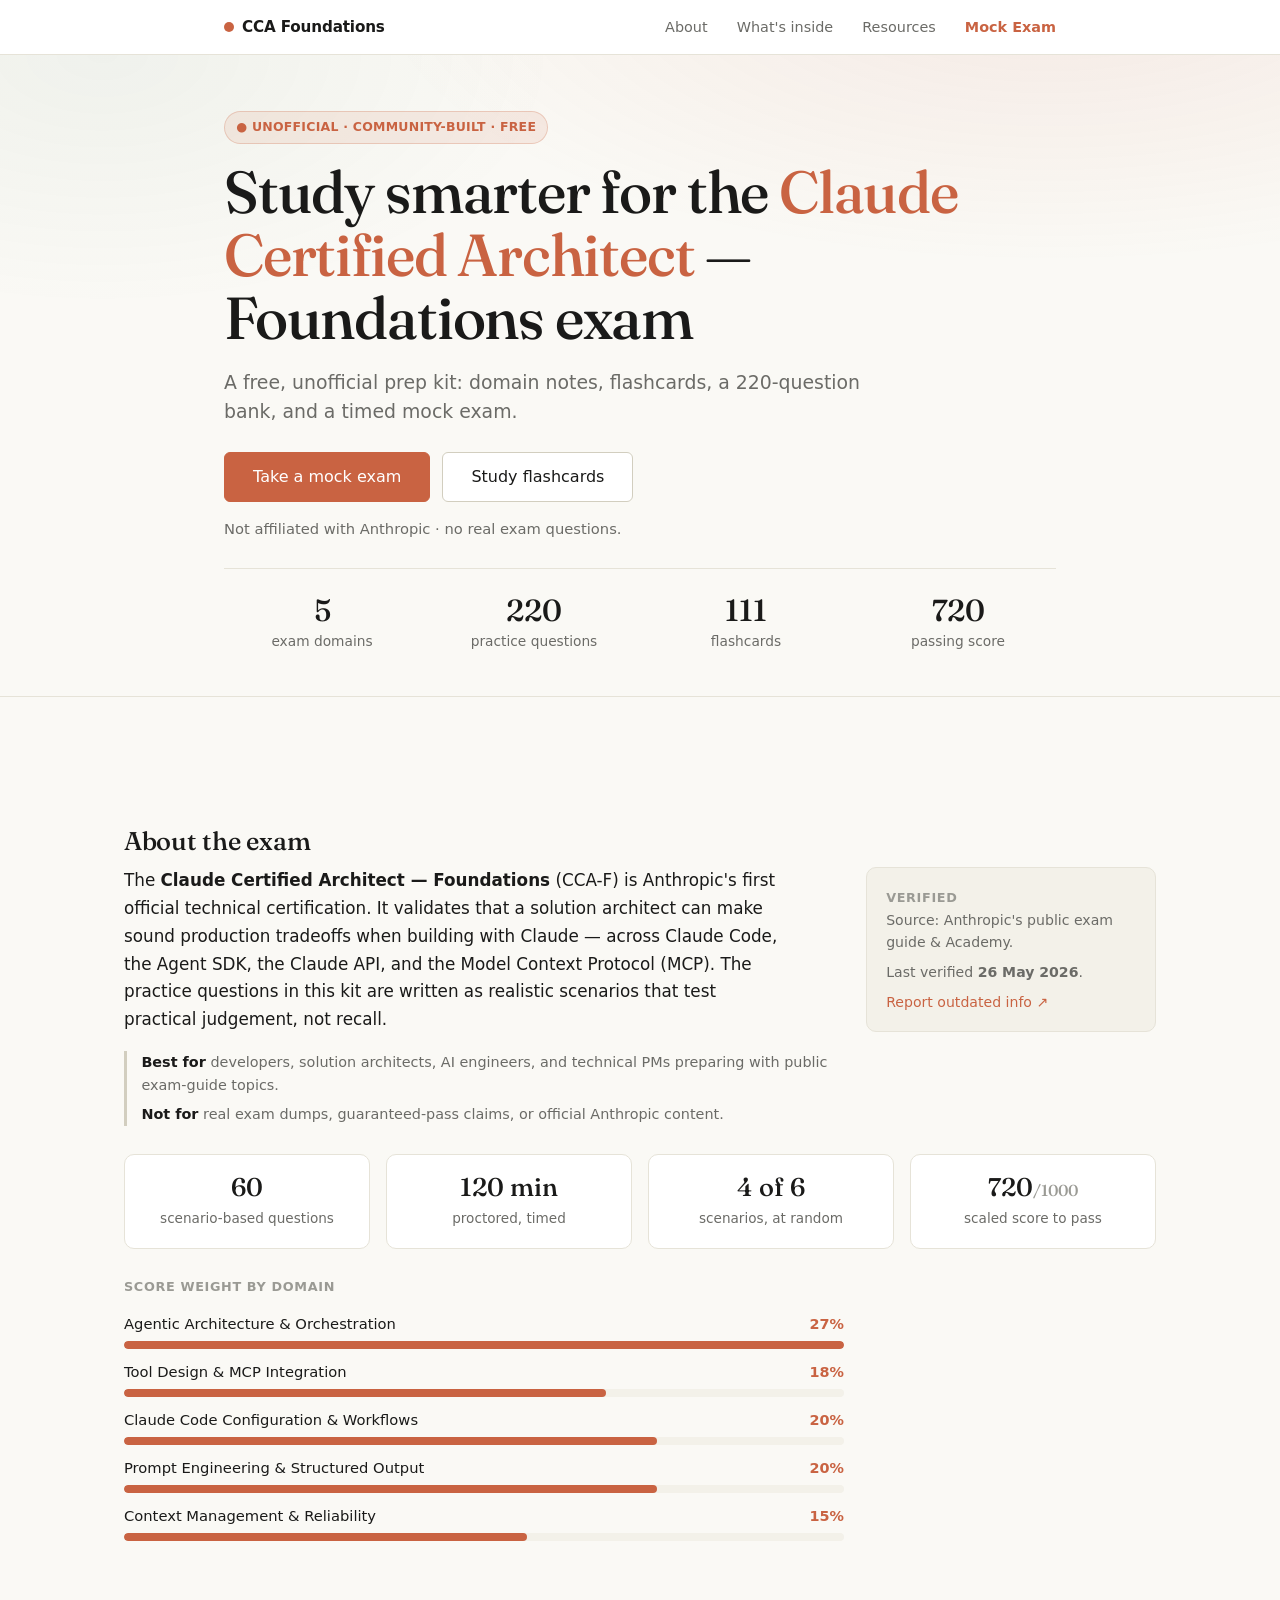
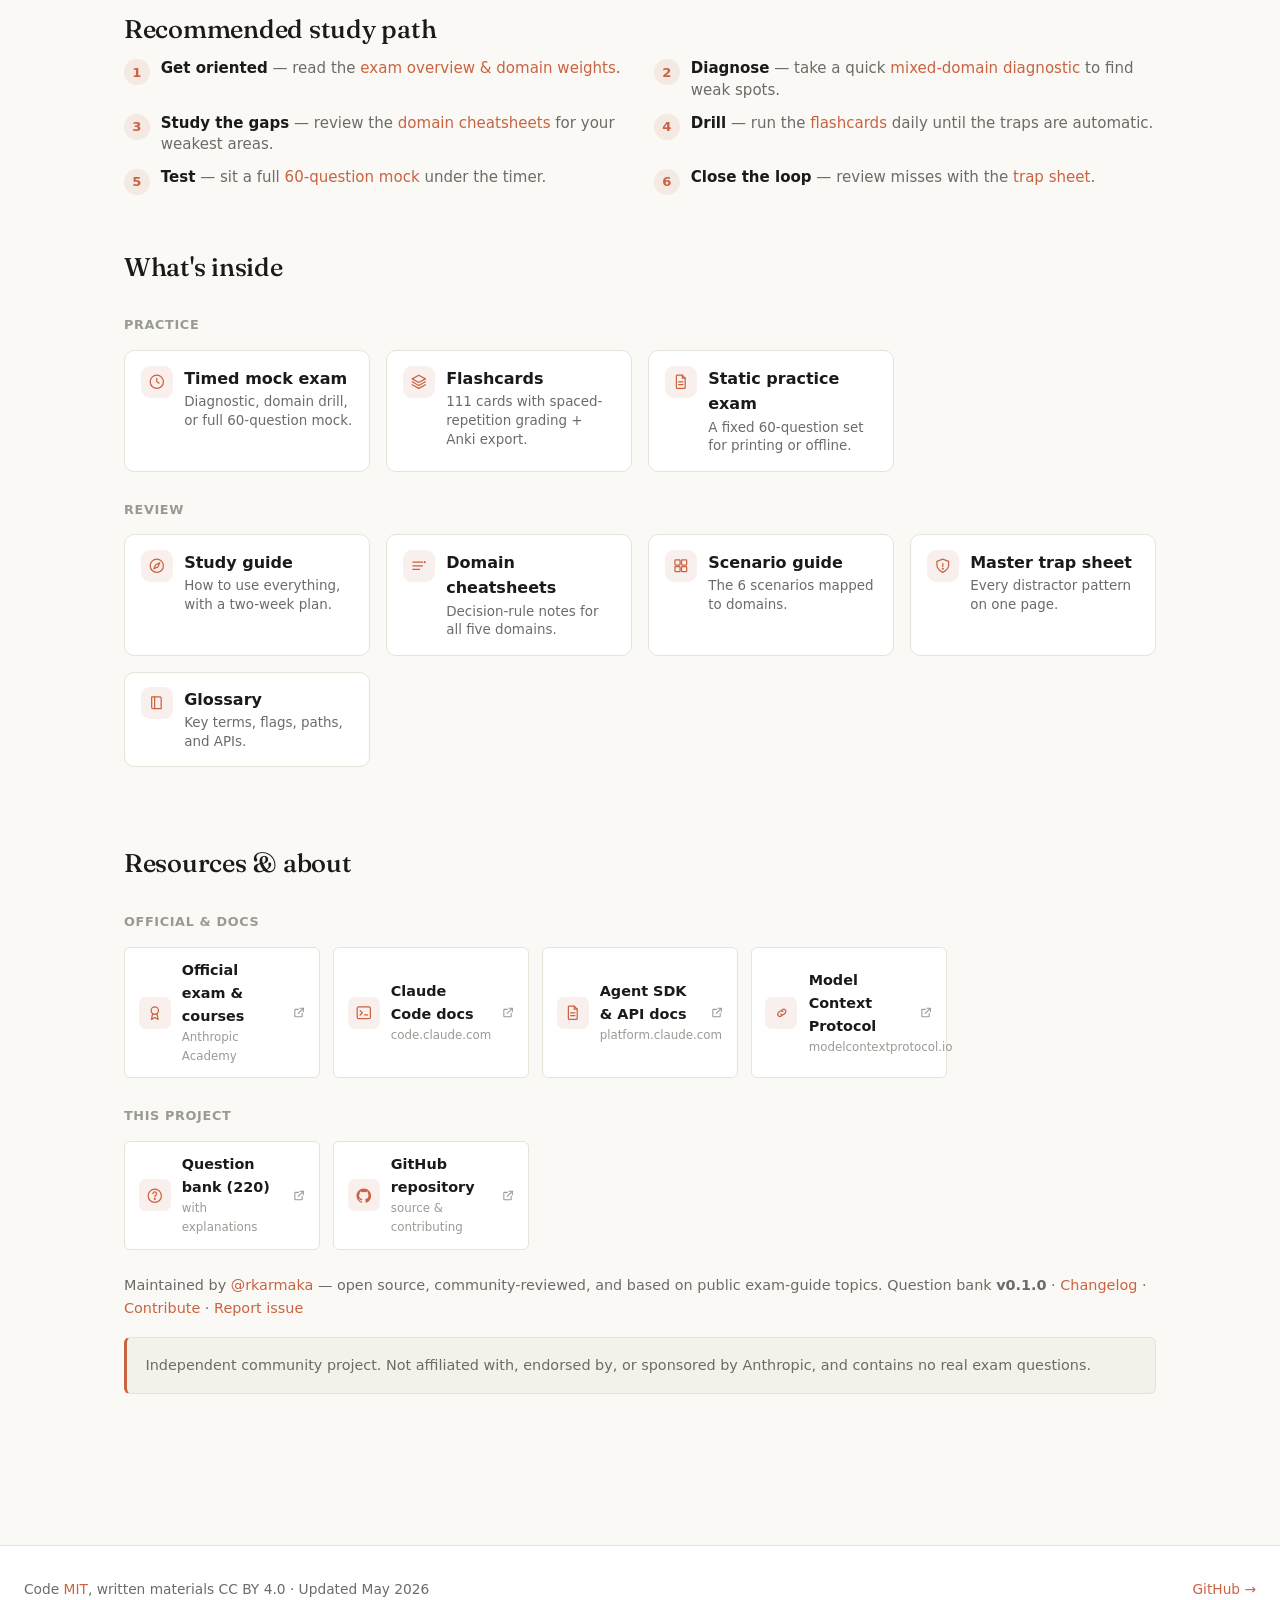
==== commit b0b7d494: "Landing: consolidate sections, center metrics, tighten hierarchy Address UI review — the page had be" ====
--- a/docs/index.html
+++ b/docs/index.html
@@ -47,20 +47,18 @@
   <div class="lp-hero-inner">
     <span class="lp-pill">● Unofficial · community-built · free</span>
     <h1 class="lp-title">Study smarter for the <span class="accent">Claude Certified Architect</span> — Foundations exam</h1>
-    <p class="lp-lede">Condensed domain notes, 111 flashcards, a 220-question bank, and a
-      timed mock exam designed to approximate the public exam format — open source, no sign-up.</p>
-    <p class="lp-disclaimer">Unofficial community prep kit, built from public exam-guide topics.
-      <strong>Not affiliated with Anthropic.</strong> All questions are original practice
-      questions, not real exam items.</p>
+    <p class="lp-lede">A free, unofficial prep kit: domain notes, flashcards, a 220-question bank,
+      and a timed mock exam.</p>
     <div class="lp-cta">
       <a class="btn btn-primary btn-lg" href="app/">Take a mock exam</a>
       <a class="btn btn-secondary btn-lg" href="flashcards/">Study flashcards</a>
     </div>
+    <p class="lp-disclaimer">Not affiliated with Anthropic · no real exam questions.</p>
     <div class="lp-stats">
       <div><b>5</b><span>exam domains</span></div>
       <div><b>220</b><span>practice questions</span></div>
       <div><b>111</b><span>flashcards</span></div>
-      <div><b>720</b><span>score to pass</span></div>
+      <div><b>720</b><span>passing score</span></div>
     </div>
   </div>
 </section>
@@ -69,124 +67,109 @@
   <!-- About the exam -->
   <section class="lp-wrap lp-section" id="about">
     <h2 class="lp-h2">About the exam</h2>
-    <p class="lp-about-text">
-      The <strong>Claude Certified Architect — Foundations</strong> (CCA-F) is
-      Anthropic's first official technical certification. It validates that a solution
-      architect can make sound production tradeoffs when building real applications with
-      Claude — across <strong>Claude Code</strong>, the <strong>Claude Agent SDK</strong>,
-      the <strong>Claude API</strong>, and the <strong>Model Context Protocol (MCP)</strong>.
-      Every question is grounded in a realistic scenario and tests practical judgement,
-      not recall.
-    </p>
+    <div class="lp-about-grid">
+      <div>
+        <p class="lp-about-text">The <strong>Claude Certified Architect — Foundations</strong> (CCA-F)
+          is Anthropic's first official technical certification. It validates that a solution architect
+          can make sound production tradeoffs when building with Claude — across Claude Code, the Agent
+          SDK, the Claude API, and the Model Context Protocol (MCP). The practice questions in this kit
+          are written as realistic scenarios that test practical judgement, not recall.</p>
+        <p class="lp-inline-note">
+          <span><strong>Best for</strong> developers, solution architects, AI engineers, and technical
+            PMs preparing with public exam-guide topics.</span>
+          <span><strong>Not for</strong> real exam dumps, guaranteed-pass claims, or official Anthropic content.</span>
+        </p>
+      </div>
+      <aside class="lp-side-card">
+        <span class="lp-h3" style="margin-top:0">Verified</span>
+        <p>Source: Anthropic's public exam guide &amp; Academy.</p>
+        <p>Last verified <strong>26 May 2026</strong>.</p>
+        <p><a href="https://github.com/rkarmaka/claude-cca-study-kit/issues/new?labels=correction&amp;title=%5BFix%5D+Outdated+exam+detail" target="_blank" rel="noopener">Report outdated info ↗</a></p>
+      </aside>
+    </div>
 
     <div class="lp-facts">
-      <div class="lp-fact"><b>60</b><span>scenario-based multiple-choice questions</span></div>
+      <div class="lp-fact"><b>60</b><span>scenario-based questions</span></div>
       <div class="lp-fact"><b>120 min</b><span>proctored, timed</span></div>
-      <div class="lp-fact"><b>4 of 6</b><span>scenarios shown, picked at random</span></div>
-      <div class="lp-fact"><b>720<span style="color:var(--text-faint)">/1000</span></b><span>scaled score to pass</span></div>
-    </div>
-
-    <p class="lp-verified">
-      Source: Anthropic's public exam guide &amp; Academy · Last verified <strong>26 May 2026</strong> ·
-      <a href="https://github.com/rkarmaka/claude-cca-study-kit/issues/new?labels=correction&amp;title=%5BFix%5D+Outdated+exam+detail" target="_blank" rel="noopener">Report outdated info ↗</a>
-    </p>
-
-    <h3 class="lp-h3">How the score breaks down by domain</h3>
+      <div class="lp-fact"><b>4 of 6</b><span>scenarios, at random</span></div>
+      <div class="lp-fact"><b>720<span class="of">/1000</span></b><span>scaled score to pass</span></div>
+    </div>
+
+    <h3 class="lp-h3">Score weight by domain</h3>
     <div class="lp-blueprint" id="blueprint"></div>
-    <p class="muted" style="font-size:0.88rem">Spend study time roughly in proportion — Domain 1 is the biggest single lever.</p>
-
-    <div class="lp-who">
-      <div class="lp-who-col good">
-        <span class="lp-who-h">Good for</span>
-        <p>Developers, solution architects, AI engineers, and technical PMs studying Claude Code,
-          the Agent SDK, the Claude API, MCP, prompt engineering, and context-management tradeoffs.</p>
-      </div>
-      <div class="lp-who-col bad">
-        <span class="lp-who-h">Not for</span>
-        <p>Anyone after real exam dumps, guaranteed-pass claims, or official Anthropic
-          certification content.</p>
-      </div>
-    </div>
-  </section>
-
-  <!-- Recommended study path -->
+  </section>
+
+  <!-- Recommended path -->
   <section class="lp-wrap lp-section" id="path">
     <h2 class="lp-h2">Recommended study path</h2>
-    <p class="lp-sub">New here? Work these six steps in order.</p>
-    <div class="lp-steps">
-      <div class="lp-step"><span class="lp-step-n">1</span><h3>Get oriented</h3>
-        <p>Read the <a href="#about">exam overview &amp; domain weights</a> so you know where the points are.</p></div>
-      <div class="lp-step"><span class="lp-step-n">2</span><h3>Diagnose</h3>
-        <p>Take a quick <a href="app/">mixed-domain diagnostic</a> to find your weak spots fast.</p></div>
-      <div class="lp-step"><span class="lp-step-n">3</span><h3>Study the gaps</h3>
-        <p>Review the <a class="repo-link" data-path="study-notes" href="https://github.com/rkarmaka/claude-cca-study-kit/tree/main/study-notes">domain cheatsheets</a> for your weakest areas.</p></div>
-      <div class="lp-step"><span class="lp-step-n">4</span><h3>Drill daily</h3>
-        <p>Run the <a href="flashcards/">flashcards</a> until the rules and traps are automatic.</p></div>
-      <div class="lp-step"><span class="lp-step-n">5</span><h3>Test under time</h3>
-        <p>Sit a full <a href="app/">60-question mock exam</a> with the 120-minute timer.</p></div>
-      <div class="lp-step"><span class="lp-step-n">6</span><h3>Close the loop</h3>
-        <p>Review every miss against the <a class="repo-link" data-path="study-notes/master-trap-sheet.md" href="https://github.com/rkarmaka/claude-cca-study-kit/blob/main/study-notes/master-trap-sheet.md">master trap sheet</a>.</p></div>
-    </div>
-  </section>
-
-  <!-- What this site offers -->
+    <ol class="lp-stepper">
+      <li><span class="sn">1</span><span class="st"><strong>Get oriented</strong> — read the <a href="#about">exam overview &amp; domain weights</a>.</span></li>
+      <li><span class="sn">2</span><span class="st"><strong>Diagnose</strong> — take a quick <a href="app/">mixed-domain diagnostic</a> to find weak spots.</span></li>
+      <li><span class="sn">3</span><span class="st"><strong>Study the gaps</strong> — review the <a href="https://github.com/rkarmaka/claude-cca-study-kit/tree/main/study-notes" target="_blank" rel="noopener">domain cheatsheets</a> for your weakest areas.</span></li>
+      <li><span class="sn">4</span><span class="st"><strong>Drill</strong> — run the <a href="flashcards/">flashcards</a> daily until the traps are automatic.</span></li>
+      <li><span class="sn">5</span><span class="st"><strong>Test</strong> — sit a full <a href="app/">60-question mock</a> under the timer.</span></li>
+      <li><span class="sn">6</span><span class="st"><strong>Close the loop</strong> — review misses with the <a href="https://github.com/rkarmaka/claude-cca-study-kit/blob/main/study-notes/master-trap-sheet.md" target="_blank" rel="noopener">trap sheet</a>.</span></li>
+    </ol>
+  </section>
+
+  <!-- What's inside -->
   <section class="lp-wrap lp-section" id="inside">
     <h2 class="lp-h2">What's inside</h2>
-    <p class="lp-sub">A structured, free study kit — all in your browser.</p>
 
     <h3 class="lp-h3">Practice</h3>
-    <div class="lp-grid">
-      <a class="lp-card feature" href="app/">
+    <div class="lp-grid compact">
+      <a class="lp-card" href="app/">
         <span class="lp-ic"><svg><use href="#ic-clock"/></svg></span>
         <span><span class="lp-card-title">Timed mock exam</span>
-          <span class="lp-card-desc">Pick a focus, 120-minute timer, scaled scoring and a per-domain breakdown — one question at a time, like the real exam.</span></span>
-      </a>
-      <a class="lp-card feature" href="flashcards/">
+          <span class="lp-card-desc">Diagnostic, domain drill, or full 60-question mock.</span></span>
+      </a>
+      <a class="lp-card" href="flashcards/">
         <span class="lp-ic"><svg><use href="#ic-cards"/></svg></span>
         <span><span class="lp-card-title">Flashcards</span>
-          <span class="lp-card-desc">111 cards by domain or shuffled, one at a time. Download the Anki deck from inside.</span></span>
+          <span class="lp-card-desc">111 cards with spaced-repetition grading + Anki export.</span></span>
       </a>
       <a class="lp-card" href="practice-exam.html">
         <span class="lp-ic"><svg><use href="#ic-doc"/></svg></span>
         <span><span class="lp-card-title">Static practice exam</span>
-          <span class="lp-card-desc">A fixed 60-question set with answers inline — handy for printing or offline.</span></span>
-      </a>
-    </div>
-
-    <h3 class="lp-h3">Study materials</h3>
-    <div class="lp-grid">
+          <span class="lp-card-desc">A fixed 60-question set for printing or offline.</span></span>
+      </a>
+    </div>
+
+    <h3 class="lp-h3">Review</h3>
+    <div class="lp-grid compact">
       <a class="lp-card repo-link" data-path="STUDY-GUIDE.md" href="https://github.com/rkarmaka/claude-cca-study-kit/blob/main/STUDY-GUIDE.md">
         <span class="lp-ic"><svg><use href="#ic-compass"/></svg></span>
         <span><span class="lp-card-title">Study guide</span>
-          <span class="lp-card-desc">How to use everything here, plus a two-week plan.</span></span>
+          <span class="lp-card-desc">How to use everything, with a two-week plan.</span></span>
       </a>
       <a class="lp-card repo-link" data-path="study-notes" href="https://github.com/rkarmaka/claude-cca-study-kit/tree/main/study-notes">
         <span class="lp-ic"><svg><use href="#ic-layers"/></svg></span>
         <span><span class="lp-card-title">Domain cheatsheets</span>
-          <span class="lp-card-desc">Decision-rule notes for all five exam domains.</span></span>
+          <span class="lp-card-desc">Decision-rule notes for all five domains.</span></span>
       </a>
       <a class="lp-card repo-link" data-path="study-notes/scenario-guide.md" href="https://github.com/rkarmaka/claude-cca-study-kit/blob/main/study-notes/scenario-guide.md">
         <span class="lp-ic"><svg><use href="#ic-grid"/></svg></span>
         <span><span class="lp-card-title">Scenario guide</span>
-          <span class="lp-card-desc">The 6 exam scenarios mapped to domains and patterns.</span></span>
+          <span class="lp-card-desc">The 6 scenarios mapped to domains.</span></span>
+      </a>
+      <a class="lp-card repo-link" data-path="study-notes/master-trap-sheet.md" href="https://github.com/rkarmaka/claude-cca-study-kit/blob/main/study-notes/master-trap-sheet.md">
+        <span class="lp-ic"><svg><use href="#ic-alert"/></svg></span>
+        <span><span class="lp-card-title">Master trap sheet</span>
+          <span class="lp-card-desc">Every distractor pattern on one page.</span></span>
       </a>
       <a class="lp-card repo-link" data-path="study-notes/glossary.md" href="https://github.com/rkarmaka/claude-cca-study-kit/blob/main/study-notes/glossary.md">
         <span class="lp-ic"><svg><use href="#ic-book"/></svg></span>
         <span><span class="lp-card-title">Glossary</span>
-          <span class="lp-card-desc">Key terms, flags, paths, and APIs from the public exam guide.</span></span>
-      </a>
-      <a class="lp-card repo-link" data-path="study-notes/master-trap-sheet.md" href="https://github.com/rkarmaka/claude-cca-study-kit/blob/main/study-notes/master-trap-sheet.md">
-        <span class="lp-ic"><svg><use href="#ic-alert"/></svg></span>
-        <span><span class="lp-card-title">Master trap sheet</span>
-          <span class="lp-card-desc">Every distractor pattern on one page — read it exam morning.</span></span>
-      </a>
-    </div>
-  </section>
-
-  <!-- Resources & links -->
+          <span class="lp-card-desc">Key terms, flags, paths, and APIs.</span></span>
+      </a>
+    </div>
+  </section>
+
+  <!-- Resources & about (merged) -->
   <section class="lp-wrap lp-section" id="resources">
-    <h2 class="lp-h2">Resources &amp; links</h2>
-    <p class="lp-sub">The official exam, the docs it's based on, and this project's source.</p>
+    <h2 class="lp-h2">Resources &amp; about</h2>
+
+    <h3 class="lp-h3">Official &amp; docs</h3>
     <div class="lp-resource-grid">
       <a class="lp-resource" href="https://anthropic.skilljar.com/" target="_blank" rel="noopener">
         <span class="lp-ic"><svg><use href="#ic-award"/></svg></span>
@@ -208,6 +191,10 @@
         <span class="r-text"><span class="r-title">Model Context Protocol</span><span class="r-sub">modelcontextprotocol.io</span></span>
         <span class="r-ext"><svg><use href="#ic-external"/></svg></span>
       </a>
+    </div>
+
+    <h3 class="lp-h3">This project</h3>
+    <div class="lp-resource-grid">
       <a class="lp-resource repo-link" data-path="practice-exam/question-bank.md" href="https://github.com/rkarmaka/claude-cca-study-kit/blob/main/practice-exam/question-bank.md">
         <span class="lp-ic"><svg><use href="#ic-help"/></svg></span>
         <span class="r-text"><span class="r-title">Question bank (220)</span><span class="r-sub">with explanations</span></span>
@@ -220,38 +207,28 @@
       </a>
     </div>
 
-    <div class="lp-note">
-      <strong>Independent community project.</strong> Not affiliated with, endorsed by,
-      or sponsored by Anthropic. Contains <strong>no real exam questions</strong> — every
-      practice question is original, written in the exam's style from the public exam guide.
-    </div>
-  </section>
-
-  <!-- About this project -->
-  <section class="lp-wrap lp-section" id="project">
-    <h2 class="lp-h2">About this project</h2>
-    <p class="lp-about-text">Maintained by <a href="https://github.com/rkarmaka" target="_blank" rel="noopener">@rkarmaka</a>
-      and open to contributors. Questions and notes are written from Anthropic's public exam guide and
-      community cheatsheets — original study material, reviewed by hand, with corrections tracked in the
-      open. Spotted an error or an outdated exam detail?
-      <a href="https://github.com/rkarmaka/claude-cca-study-kit/issues/new/choose" target="_blank" rel="noopener">Open an issue</a>
-      or read the <a href="https://github.com/rkarmaka/claude-cca-study-kit/blob/main/CONTRIBUTING.md" target="_blank" rel="noopener">contribution guide</a>.</p>
-    <p class="lp-verified" style="margin-top:1rem">
-      Question bank <strong>v0.1.0</strong> · Updated May 2026 ·
-      <a href="https://github.com/rkarmaka/claude-cca-study-kit/blob/main/CHANGELOG.md" target="_blank" rel="noopener">Changelog ↗</a>
+    <p class="lp-about-line">Maintained by
+      <a href="https://github.com/rkarmaka" target="_blank" rel="noopener">@rkarmaka</a> —
+      open source, community-reviewed, and based on public exam-guide topics.
+      Question bank <strong>v0.1.0</strong> ·
+      <a href="https://github.com/rkarmaka/claude-cca-study-kit/blob/main/CHANGELOG.md" target="_blank" rel="noopener">Changelog</a> ·
+      <a href="https://github.com/rkarmaka/claude-cca-study-kit/blob/main/CONTRIBUTING.md" target="_blank" rel="noopener">Contribute</a> ·
+      <a href="https://github.com/rkarmaka/claude-cca-study-kit/issues/new/choose" target="_blank" rel="noopener">Report issue</a>
     </p>
+    <p class="lp-note">Independent community project. Not affiliated with, endorsed by, or sponsored by
+      Anthropic, and contains no real exam questions.</p>
   </section>
 </main>
 
 <footer class="lp-footer">
   <div class="lp-footer-inner">
-    <span>Built by the community · Code <a class="repo-root" href="https://github.com/rkarmaka/claude-cca-study-kit/blob/main/LICENSE">MIT</a>, written materials CC&nbsp;BY&nbsp;4.0 · <span id="ver">v0.1.0 · Updated May 2026</span></span>
-    <span><a class="repo-root" href="https://github.com/rkarmaka/claude-cca-study-kit">GitHub repository →</a></span>
+    <span>Code <a href="https://github.com/rkarmaka/claude-cca-study-kit/blob/main/LICENSE" target="_blank" rel="noopener">MIT</a>,
+      written materials CC&nbsp;BY&nbsp;4.0 · Updated May 2026</span>
+    <span><a class="repo-root" href="https://github.com/rkarmaka/claude-cca-study-kit">GitHub →</a></span>
   </div>
 </footer>
 
 <script>
-  // Blueprint bars (widths scaled to the largest weight for visual contrast).
   (function () {
     var domains = [
       ["Agentic Architecture & Orchestration", 27],
@@ -270,15 +247,11 @@
     }).join("");
   })();
 
-  // Resolve repo links from the github.io host so they open on github.com.
+  // Links already carry real github.com hrefs; ensure they open in a new tab.
   (function () {
     var host = location.hostname, parts = location.pathname.split('/').filter(Boolean);
-    var base = null;
-    if (host.endsWith('.github.io') && parts.length >= 1) {
-      base = 'https://github.com/' + host.split('.')[0] + '/' + parts[0];
-    }
-    // Links already carry real github.com hrefs (so they work without JS). Only
-    // fill a placeholder, and ensure they open in a new tab.
+    var base = host.endsWith('.github.io') && parts.length
+      ? 'https://github.com/' + host.split('.')[0] + '/' + parts[0] : null;
     document.querySelectorAll('.repo-link').forEach(function (a) {
       var cur = a.getAttribute('href');
       if (base && (!cur || cur === '#')) a.href = base + '/blob/main/' + a.getAttribute('data-path');
--- a/docs/app/style.css
+++ b/docs/app/style.css
@@ -741,3 +741,42 @@
   outline-offset: 2px;
   border-radius: 4px;
 }
+
+/* --- Start-screen mode divider --- */
+.mode-divider {
+  text-align: center;
+  color: var(--text-faint);
+  font-size: 0.8rem;
+  letter-spacing: 0.05em;
+  text-transform: uppercase;
+  margin: 1.75rem 0 0.9rem;
+}
+
+/* --- Confidence control (exam) --- */
+.conf-row {
+  display: flex; flex-wrap: wrap; align-items: center; gap: 0.5rem;
+  margin-top: 1rem; padding-top: 1rem; border-top: 1px solid var(--border);
+}
+.conf-label { font-size: 0.85rem; color: var(--text-muted); margin-right: 0.25rem; }
+.conf-btn {
+  font: inherit; font-size: 0.82rem; padding: 0.35rem 0.75rem;
+  border: 1px solid var(--border-strong); background: var(--card-bg);
+  color: var(--text-muted); border-radius: 999px; cursor: pointer; transition: all 0.12s;
+}
+.conf-btn:hover { border-color: var(--accent); color: var(--text); }
+.conf-btn.on { background: var(--accent-soft); border-color: var(--accent); color: var(--accent); font-weight: 600; }
+
+/* --- Confidence callout (review) --- */
+.conf-note { font-size: 0.86rem; border-radius: var(--radius-sm); padding: 0.5rem 0.75rem; margin: 0.5rem 0; }
+.conf-note.warn { background: rgba(176, 139, 63, 0.12); color: var(--pending); }
+.conf-note.bad { background: var(--fail-soft); color: var(--fail); }
+.conf-note.neutral { background: var(--bg-sunken); color: var(--text-muted); }
+
+/* --- Weak-domain recommendations (results) --- */
+.recs { margin: 1.5rem 0; }
+.rec-grid { display: grid; grid-template-columns: repeat(auto-fit, minmax(240px, 1fr)); gap: 1rem; margin-top: 0.6rem; }
+.rec-card { background: var(--accent-soft); border: 1px solid rgba(201, 99, 66, 0.3); border-radius: var(--radius); padding: 1rem 1.1rem; }
+.rec-head { display: flex; justify-content: space-between; align-items: baseline; margin-bottom: 0.5rem; }
+.rec-name { font-weight: 600; }
+.rec-pct { color: var(--accent); font-weight: 600; font-variant-numeric: tabular-nums; }
+.rec-links { display: flex; flex-direction: column; gap: 0.2rem; font-size: 0.9rem; }
--- a/docs/site.css
+++ b/docs/site.css
@@ -18,7 +18,7 @@
   border-bottom: 1px solid var(--border);
   overflow: hidden;
 }
-.lp-hero-inner { padding: 4.5rem 1.5rem 3.5rem; max-width: 880px; margin: 0 auto; }
+.lp-hero-inner { padding: 3.5rem 1.5rem 2.75rem; max-width: 880px; margin: 0 auto; }
 
 .lp-pill {
   display: inline-flex;
@@ -53,17 +53,18 @@
   margin: 1.15rem 0 0;
 }
 
-.lp-cta { display: flex; flex-wrap: wrap; gap: 0.75rem; margin-top: 1.9rem; }
-
+.lp-cta { display: flex; flex-wrap: wrap; gap: 0.75rem; margin-top: 1.6rem; }
+
+/* Centered metric tiles */
 .lp-stats {
-  display: flex;
-  flex-wrap: wrap;
-  gap: 2.4rem;
-  margin-top: 3rem;
-  padding-top: 1.8rem;
+  display: grid;
+  grid-template-columns: repeat(auto-fit, minmax(120px, 1fr));
+  gap: 1rem;
+  margin-top: 1.75rem;
+  padding-top: 1.6rem;
   border-top: 1px solid var(--border);
 }
-.lp-stats div { display: flex; flex-direction: column; }
+.lp-stats div { display: flex; flex-direction: column; align-items: center; text-align: center; }
 .lp-stats b {
   font-family: var(--font-serif);
   font-size: 1.9rem;
@@ -198,8 +199,33 @@
   .lp-stats { gap: 1.5rem; }
 }
 
-/* --- About: fact tiles --- */
-.lp-about-text { max-width: 46rem; font-size: 1.04rem; line-height: 1.6; margin: 0.25rem 0 0; }
+/* --- About: two-column intro + centered fact tiles --- */
+.lp-about-grid {
+  display: grid;
+  grid-template-columns: minmax(0, 1fr) 290px;
+  gap: 1.75rem;
+  align-items: start;
+}
+.lp-about-text { max-width: 62ch; font-size: 1.05rem; line-height: 1.65; margin: 0; }
+.lp-inline-note {
+  display: flex; flex-direction: column; gap: 0.35rem;
+  margin: 1.1rem 0 0; padding-left: 0.9rem;
+  border-left: 3px solid var(--border-strong);
+  font-size: 0.9rem; color: var(--text-muted);
+}
+.lp-inline-note strong { color: var(--text); }
+.lp-side-card {
+  background: var(--bg-sunken);
+  border: 1px solid var(--border);
+  border-radius: var(--radius);
+  padding: 1.1rem 1.2rem;
+  font-size: 0.88rem; color: var(--text-muted);
+}
+.lp-side-card p { margin: 0 0 0.45rem; }
+.lp-side-card p:last-child { margin-bottom: 0; }
+.lp-side-card a { color: var(--accent); }
+@media (max-width: 720px) { .lp-about-grid { grid-template-columns: 1fr; } }
+
 .lp-facts {
   display: grid;
   grid-template-columns: repeat(auto-fit, minmax(150px, 1fr));
@@ -210,16 +236,47 @@
   background: var(--card-bg);
   border: 1px solid var(--border);
   border-radius: var(--radius);
-  padding: 1rem 1.1rem;
+  padding: 1.1rem;
+  text-align: center;
 }
 .lp-fact b {
   display: block;
   font-family: var(--font-serif);
-  font-size: 1.55rem;
+  font-size: 1.6rem;
   font-weight: 500;
   line-height: 1.1;
-}
+  margin-bottom: 0.25rem;
+}
+.lp-fact b .of { color: var(--text-faint); font-size: 0.62em; }
 .lp-fact span { color: var(--text-muted); font-size: 0.85rem; }
+
+/* --- Recommended path: compact stepper --- */
+.lp-stepper {
+  list-style: none; padding: 0; margin: 0.5rem 0 0;
+  display: grid; grid-template-columns: repeat(auto-fit, minmax(330px, 1fr));
+  gap: 0.7rem 1.75rem;
+}
+.lp-stepper li { display: flex; align-items: flex-start; gap: 0.7rem; font-size: 0.94rem; }
+.lp-stepper .sn {
+  flex: none; width: 1.6rem; height: 1.6rem; border-radius: 50%;
+  background: var(--accent-soft); color: var(--accent);
+  font-weight: 700; font-size: 0.82rem;
+  display: inline-flex; align-items: center; justify-content: center; margin-top: 0.1rem;
+}
+.lp-stepper .st { color: var(--text-muted); line-height: 1.45; }
+.lp-stepper .st strong { color: var(--text); }
+
+/* --- Compact card grid (What's inside) --- */
+.lp-grid.compact { grid-template-columns: repeat(auto-fill, minmax(238px, 1fr)); margin-bottom: 1.5rem; }
+.lp-grid.compact .lp-card { padding: 0.9rem 1rem; gap: 0.7rem; }
+.lp-grid.compact .lp-ic { width: 2rem; height: 2rem; }
+.lp-grid.compact .lp-ic svg { width: 1.1rem; height: 1.1rem; }
+.lp-grid.compact .lp-card-title { margin-bottom: 0.1rem; }
+.lp-grid.compact .lp-card-desc { font-size: 0.84rem; line-height: 1.4; }
+
+/* --- Merged resources/about footing --- */
+.lp-about-line { font-size: 0.9rem; color: var(--text-muted); line-height: 1.65; margin: 1.5rem 0 0.75rem; }
+.lp-about-line a { color: var(--accent); }
 
 /* Sub-heading inside a section */
 .lp-h3 {
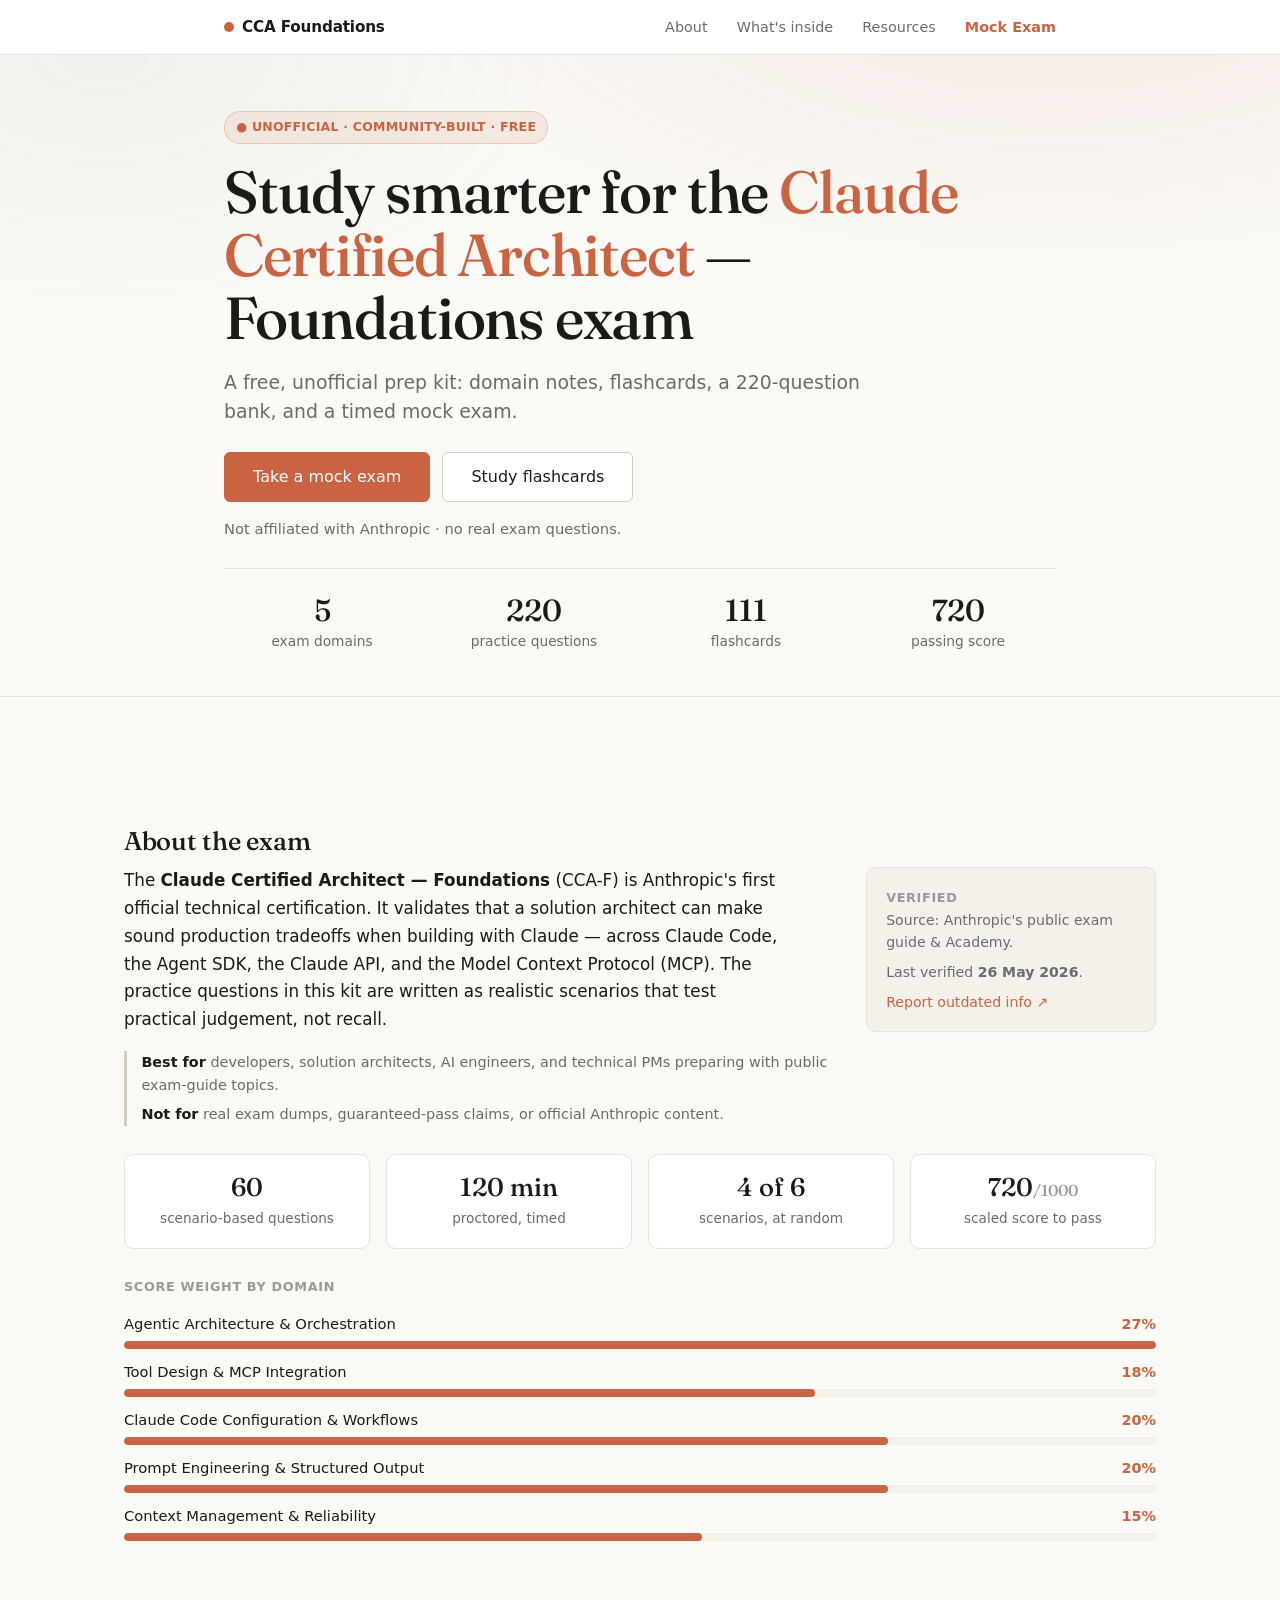
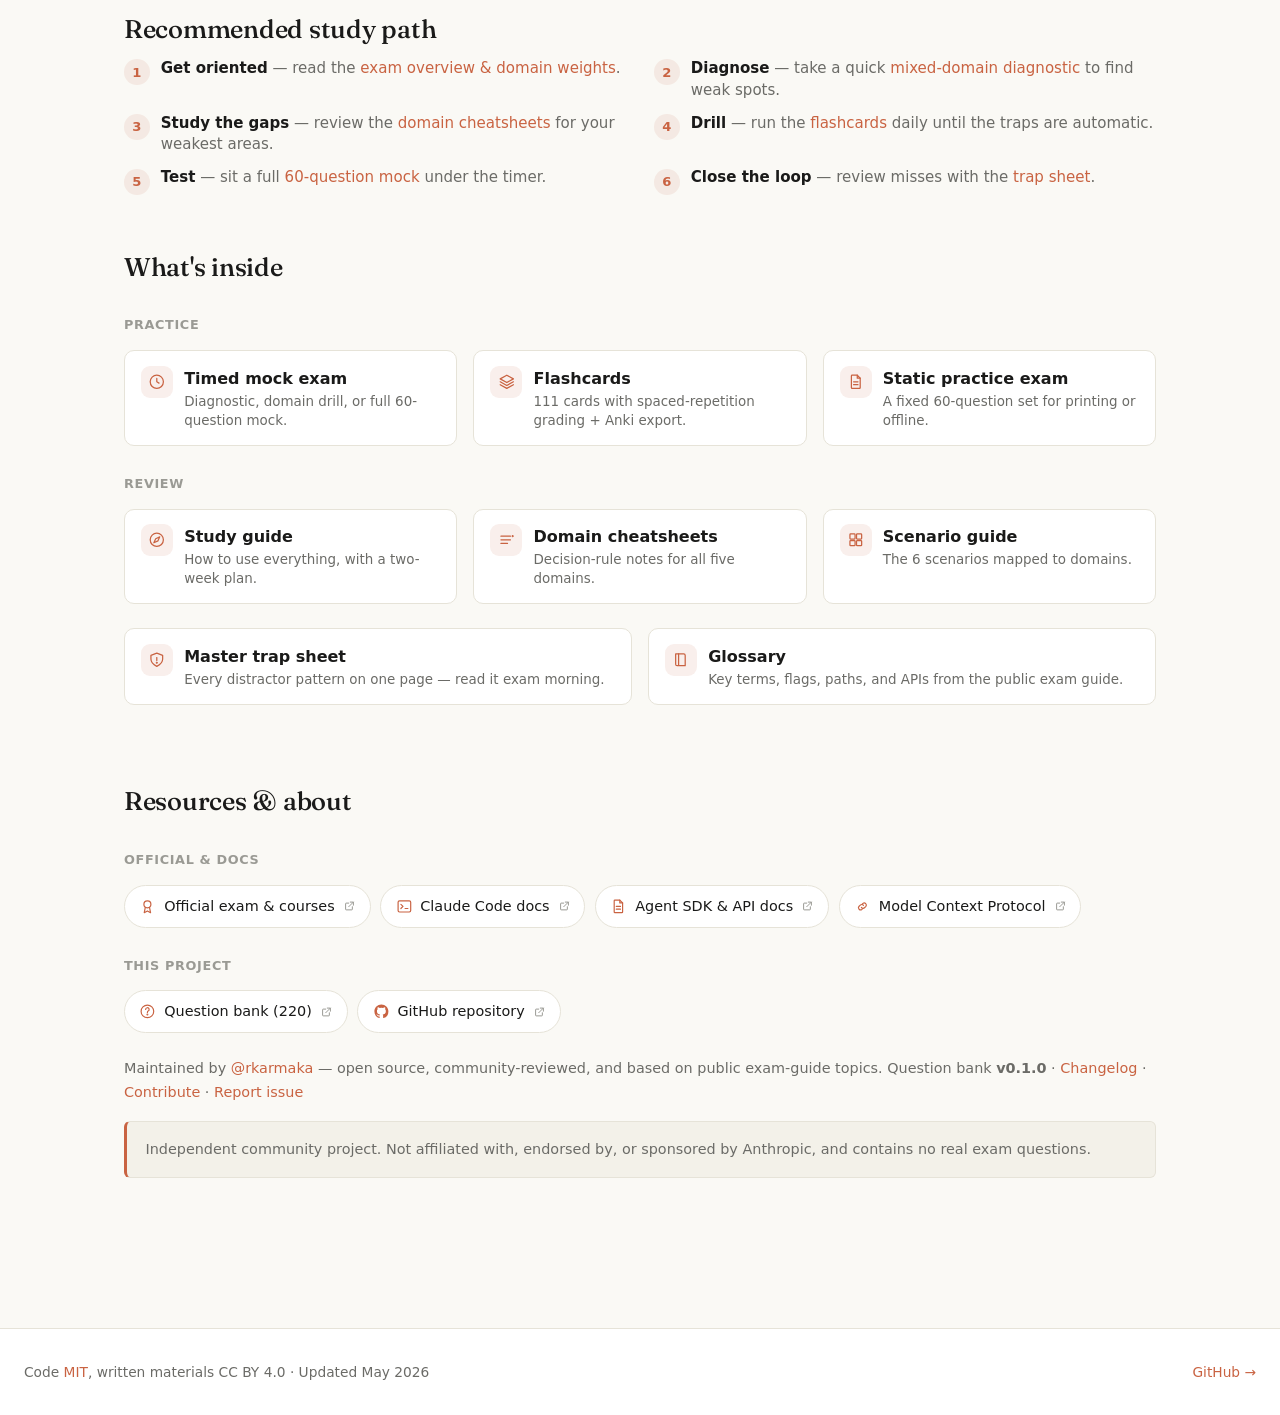
==== commit 5e02ed6a: "Landing polish: full-width blueprint, 3/3+2 card rows, pill resources - Score-weight bars now span t" ====
--- a/docs/index.html
+++ b/docs/index.html
@@ -117,7 +117,7 @@
     <h2 class="lp-h2">What's inside</h2>
 
     <h3 class="lp-h3">Practice</h3>
-    <div class="lp-grid compact">
+    <div class="lp-grid compact row3">
       <a class="lp-card" href="app/">
         <span class="lp-ic"><svg><use href="#ic-clock"/></svg></span>
         <span><span class="lp-card-title">Timed mock exam</span>
@@ -136,7 +136,7 @@
     </div>
 
     <h3 class="lp-h3">Review</h3>
-    <div class="lp-grid compact">
+    <div class="lp-grid compact row3">
       <a class="lp-card repo-link" data-path="STUDY-GUIDE.md" href="https://github.com/rkarmaka/claude-cca-study-kit/blob/main/STUDY-GUIDE.md">
         <span class="lp-ic"><svg><use href="#ic-compass"/></svg></span>
         <span><span class="lp-card-title">Study guide</span>
@@ -152,15 +152,17 @@
         <span><span class="lp-card-title">Scenario guide</span>
           <span class="lp-card-desc">The 6 scenarios mapped to domains.</span></span>
       </a>
+    </div>
+    <div class="lp-grid compact row2">
       <a class="lp-card repo-link" data-path="study-notes/master-trap-sheet.md" href="https://github.com/rkarmaka/claude-cca-study-kit/blob/main/study-notes/master-trap-sheet.md">
         <span class="lp-ic"><svg><use href="#ic-alert"/></svg></span>
         <span><span class="lp-card-title">Master trap sheet</span>
-          <span class="lp-card-desc">Every distractor pattern on one page.</span></span>
+          <span class="lp-card-desc">Every distractor pattern on one page — read it exam morning.</span></span>
       </a>
       <a class="lp-card repo-link" data-path="study-notes/glossary.md" href="https://github.com/rkarmaka/claude-cca-study-kit/blob/main/study-notes/glossary.md">
         <span class="lp-ic"><svg><use href="#ic-book"/></svg></span>
         <span><span class="lp-card-title">Glossary</span>
-          <span class="lp-card-desc">Key terms, flags, paths, and APIs.</span></span>
+          <span class="lp-card-desc">Key terms, flags, paths, and APIs from the public exam guide.</span></span>
       </a>
     </div>
   </section>
@@ -170,41 +172,17 @@
     <h2 class="lp-h2">Resources &amp; about</h2>
 
     <h3 class="lp-h3">Official &amp; docs</h3>
-    <div class="lp-resource-grid">
-      <a class="lp-resource" href="https://anthropic.skilljar.com/" target="_blank" rel="noopener">
-        <span class="lp-ic"><svg><use href="#ic-award"/></svg></span>
-        <span class="r-text"><span class="r-title">Official exam &amp; courses</span><span class="r-sub">Anthropic Academy</span></span>
-        <span class="r-ext"><svg><use href="#ic-external"/></svg></span>
-      </a>
-      <a class="lp-resource" href="https://code.claude.com/docs/en/overview" target="_blank" rel="noopener">
-        <span class="lp-ic"><svg><use href="#ic-terminal"/></svg></span>
-        <span class="r-text"><span class="r-title">Claude Code docs</span><span class="r-sub">code.claude.com</span></span>
-        <span class="r-ext"><svg><use href="#ic-external"/></svg></span>
-      </a>
-      <a class="lp-resource" href="https://platform.claude.com/docs/en/agent-sdk/overview" target="_blank" rel="noopener">
-        <span class="lp-ic"><svg><use href="#ic-doc"/></svg></span>
-        <span class="r-text"><span class="r-title">Agent SDK &amp; API docs</span><span class="r-sub">platform.claude.com</span></span>
-        <span class="r-ext"><svg><use href="#ic-external"/></svg></span>
-      </a>
-      <a class="lp-resource" href="https://modelcontextprotocol.io" target="_blank" rel="noopener">
-        <span class="lp-ic"><svg><use href="#ic-plug"/></svg></span>
-        <span class="r-text"><span class="r-title">Model Context Protocol</span><span class="r-sub">modelcontextprotocol.io</span></span>
-        <span class="r-ext"><svg><use href="#ic-external"/></svg></span>
-      </a>
+    <div class="lp-links">
+      <a class="lp-link" href="https://anthropic.skilljar.com/" target="_blank" rel="noopener"><svg class="lp-link-ic"><use href="#ic-award"/></svg><span>Official exam &amp; courses</span><svg class="lp-link-ext"><use href="#ic-external"/></svg></a>
+      <a class="lp-link" href="https://code.claude.com/docs/en/overview" target="_blank" rel="noopener"><svg class="lp-link-ic"><use href="#ic-terminal"/></svg><span>Claude Code docs</span><svg class="lp-link-ext"><use href="#ic-external"/></svg></a>
+      <a class="lp-link" href="https://platform.claude.com/docs/en/agent-sdk/overview" target="_blank" rel="noopener"><svg class="lp-link-ic"><use href="#ic-doc"/></svg><span>Agent SDK &amp; API docs</span><svg class="lp-link-ext"><use href="#ic-external"/></svg></a>
+      <a class="lp-link" href="https://modelcontextprotocol.io" target="_blank" rel="noopener"><svg class="lp-link-ic"><use href="#ic-plug"/></svg><span>Model Context Protocol</span><svg class="lp-link-ext"><use href="#ic-external"/></svg></a>
     </div>
 
     <h3 class="lp-h3">This project</h3>
-    <div class="lp-resource-grid">
-      <a class="lp-resource repo-link" data-path="practice-exam/question-bank.md" href="https://github.com/rkarmaka/claude-cca-study-kit/blob/main/practice-exam/question-bank.md">
-        <span class="lp-ic"><svg><use href="#ic-help"/></svg></span>
-        <span class="r-text"><span class="r-title">Question bank (220)</span><span class="r-sub">with explanations</span></span>
-        <span class="r-ext"><svg><use href="#ic-external"/></svg></span>
-      </a>
-      <a class="lp-resource repo-root" href="https://github.com/rkarmaka/claude-cca-study-kit">
-        <span class="lp-ic"><svg><use href="#ic-github"/></svg></span>
-        <span class="r-text"><span class="r-title">GitHub repository</span><span class="r-sub">source &amp; contributing</span></span>
-        <span class="r-ext"><svg><use href="#ic-external"/></svg></span>
-      </a>
+    <div class="lp-links">
+      <a class="lp-link repo-link" data-path="practice-exam/question-bank.md" href="https://github.com/rkarmaka/claude-cca-study-kit/blob/main/practice-exam/question-bank.md"><svg class="lp-link-ic"><use href="#ic-help"/></svg><span>Question bank (220)</span><svg class="lp-link-ext"><use href="#ic-external"/></svg></a>
+      <a class="lp-link repo-root" href="https://github.com/rkarmaka/claude-cca-study-kit"><svg class="lp-link-ic"><use href="#ic-github"/></svg><span>GitHub repository</span><svg class="lp-link-ext"><use href="#ic-external"/></svg></a>
     </div>
 
     <p class="lp-about-line">Maintained by
--- a/docs/site.css
+++ b/docs/site.css
@@ -156,7 +156,7 @@
 .lp-card-desc { display: block; color: var(--text-muted); font-size: 0.88rem; line-height: 1.45; }
 
 /* --- Blueprint bars --- */
-.lp-blueprint { display: flex; flex-direction: column; gap: 0.7rem; margin: 0.5rem 0 1rem; max-width: 720px; }
+.lp-blueprint { display: flex; flex-direction: column; gap: 0.7rem; margin: 0.5rem 0 1rem; max-width: none; }
 .lp-bp-row { display: grid; grid-template-columns: 1fr; gap: 0.3rem; }
 .lp-bp-head { display: flex; justify-content: space-between; align-items: baseline; }
 .lp-bp-name { font-size: 0.92rem; }
@@ -370,3 +370,30 @@
   .site-nav a.is-cta { margin-left: 0; }
   .lp-cta .btn { flex: 1 1 auto; text-align: center; }
 }
+
+/* --- Fixed-column card rows (What's inside) --- */
+.lp-grid.row3 { grid-template-columns: repeat(3, 1fr); }
+.lp-grid.row2 { grid-template-columns: repeat(2, 1fr); }
+@media (max-width: 720px) {
+  .lp-grid.row3, .lp-grid.row2 { grid-template-columns: 1fr; }
+}
+
+/* --- Resources as pill links (distinct from the card grids) --- */
+.lp-links { display: flex; flex-wrap: wrap; gap: 0.6rem; margin-bottom: 0.5rem; }
+.lp-link {
+  display: inline-flex;
+  align-items: center;
+  gap: 0.5rem;
+  padding: 0.55rem 0.9rem;
+  border: 1px solid var(--border);
+  border-radius: 999px;
+  background: var(--card-bg);
+  color: var(--text);
+  font-size: 0.9rem;
+  font-weight: 500;
+  transition: border-color 0.12s, background 0.12s, color 0.12s;
+}
+.lp-link:hover { border-color: var(--accent); background: var(--accent-soft); color: var(--accent); text-decoration: none; }
+.lp-link-ic { width: 1.05rem; height: 1.05rem; color: var(--accent); flex: none; }
+.lp-link-ext { width: 0.78rem; height: 0.78rem; color: var(--text-faint); flex: none; }
+.lp-link:hover .lp-link-ext { color: var(--accent); }
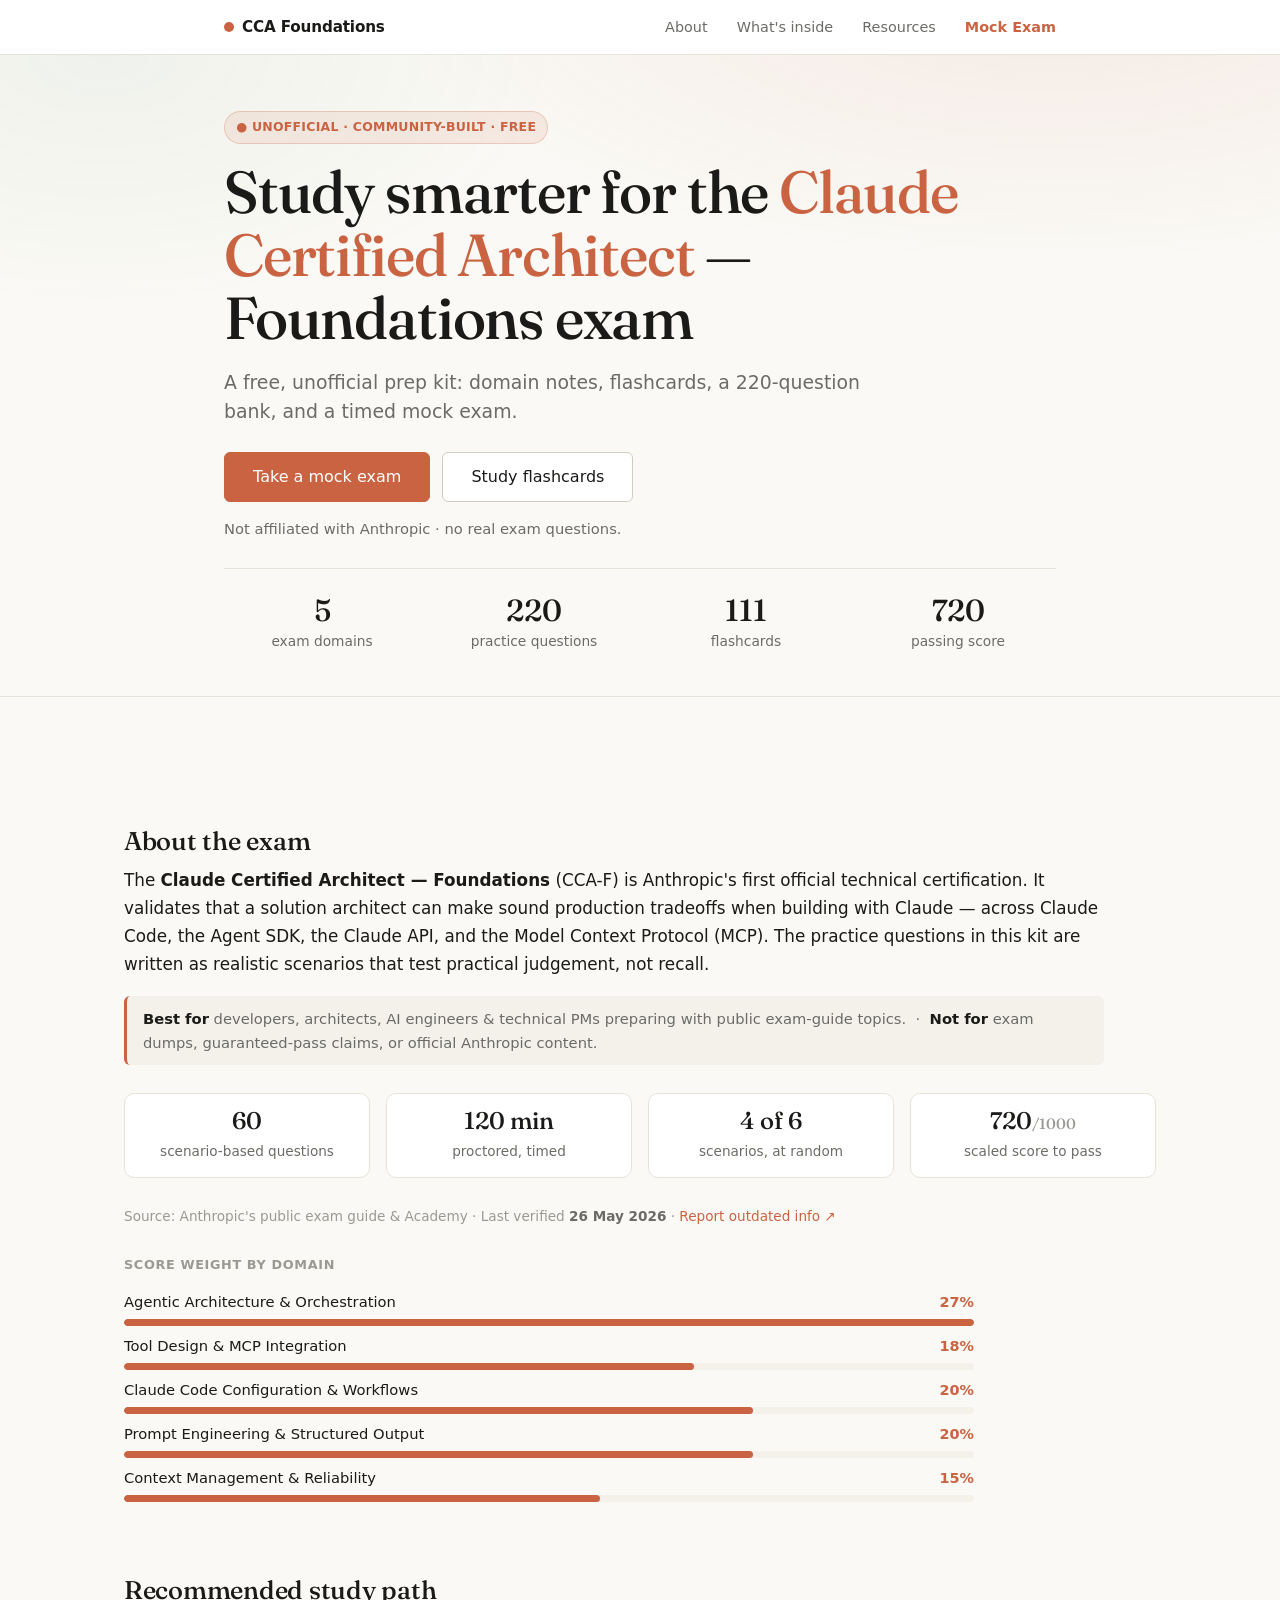
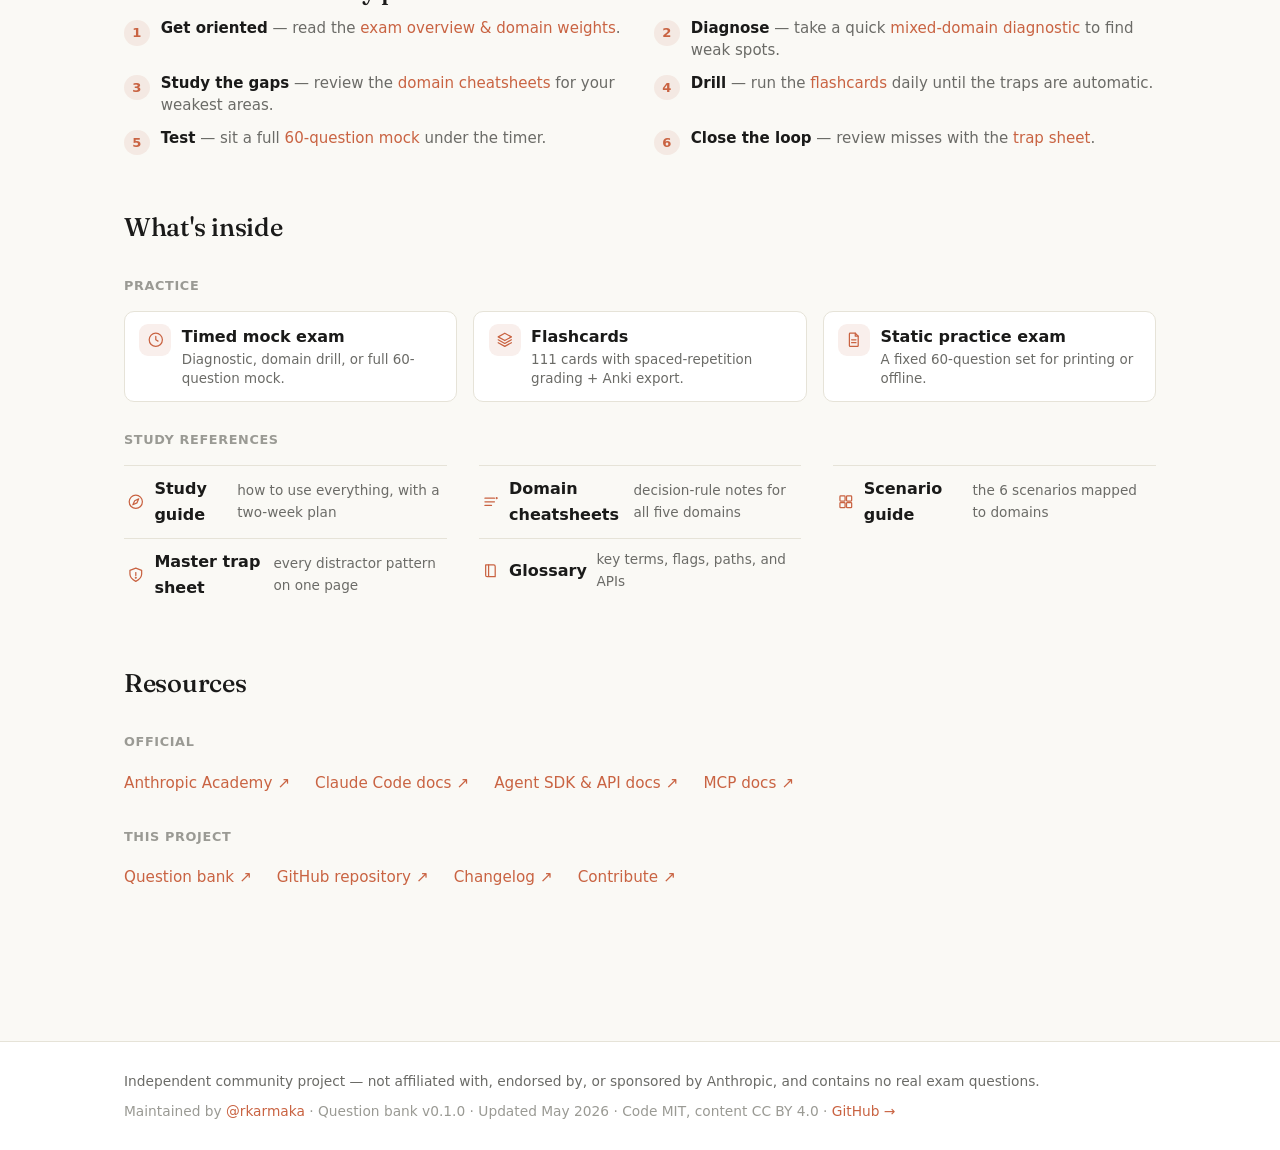
==== commit 185c2502: "Landing: cut card density, widen prose, lighten sections Per visual review — the page read like a ca" ====
--- a/docs/index.html
+++ b/docs/index.html
@@ -67,26 +67,15 @@
   <!-- About the exam -->
   <section class="lp-wrap lp-section" id="about">
     <h2 class="lp-h2">About the exam</h2>
-    <div class="lp-about-grid">
-      <div>
-        <p class="lp-about-text">The <strong>Claude Certified Architect — Foundations</strong> (CCA-F)
-          is Anthropic's first official technical certification. It validates that a solution architect
-          can make sound production tradeoffs when building with Claude — across Claude Code, the Agent
-          SDK, the Claude API, and the Model Context Protocol (MCP). The practice questions in this kit
-          are written as realistic scenarios that test practical judgement, not recall.</p>
-        <p class="lp-inline-note">
-          <span><strong>Best for</strong> developers, solution architects, AI engineers, and technical
-            PMs preparing with public exam-guide topics.</span>
-          <span><strong>Not for</strong> real exam dumps, guaranteed-pass claims, or official Anthropic content.</span>
-        </p>
-      </div>
-      <aside class="lp-side-card">
-        <span class="lp-h3" style="margin-top:0">Verified</span>
-        <p>Source: Anthropic's public exam guide &amp; Academy.</p>
-        <p>Last verified <strong>26 May 2026</strong>.</p>
-        <p><a href="https://github.com/rkarmaka/claude-cca-study-kit/issues/new?labels=correction&amp;title=%5BFix%5D+Outdated+exam+detail" target="_blank" rel="noopener">Report outdated info ↗</a></p>
-      </aside>
-    </div>
+    <p class="lp-prose">The <strong>Claude Certified Architect — Foundations</strong> (CCA-F) is
+      Anthropic's first official technical certification. It validates that a solution architect can
+      make sound production tradeoffs when building with Claude — across Claude Code, the Agent SDK,
+      the Claude API, and the Model Context Protocol (MCP). The practice questions in this kit are
+      written as realistic scenarios that test practical judgement, not recall.</p>
+
+    <p class="lp-band"><strong>Best for</strong> developers, architects, AI engineers &amp; technical
+      PMs preparing with public exam-guide topics.&nbsp;&nbsp;·&nbsp;&nbsp;<strong>Not for</strong>
+      exam dumps, guaranteed-pass claims, or official Anthropic content.</p>
 
     <div class="lp-facts">
       <div class="lp-fact"><b>60</b><span>scenario-based questions</span></div>
@@ -94,6 +83,10 @@
       <div class="lp-fact"><b>4 of 6</b><span>scenarios, at random</span></div>
       <div class="lp-fact"><b>720<span class="of">/1000</span></b><span>scaled score to pass</span></div>
     </div>
+
+    <p class="lp-source">Source: Anthropic's public exam guide &amp; Academy · Last verified
+      <strong>26 May 2026</strong> ·
+      <a href="https://github.com/rkarmaka/claude-cca-study-kit/issues/new?labels=correction&amp;title=%5BFix%5D+Outdated+exam+detail" target="_blank" rel="noopener">Report outdated info ↗</a></p>
 
     <h3 class="lp-h3">Score weight by domain</h3>
     <div class="lp-blueprint" id="blueprint"></div>
@@ -135,74 +128,44 @@
       </a>
     </div>
 
-    <h3 class="lp-h3">Review</h3>
-    <div class="lp-grid compact row3">
-      <a class="lp-card repo-link" data-path="STUDY-GUIDE.md" href="https://github.com/rkarmaka/claude-cca-study-kit/blob/main/STUDY-GUIDE.md">
-        <span class="lp-ic"><svg><use href="#ic-compass"/></svg></span>
-        <span><span class="lp-card-title">Study guide</span>
-          <span class="lp-card-desc">How to use everything, with a two-week plan.</span></span>
-      </a>
-      <a class="lp-card repo-link" data-path="study-notes" href="https://github.com/rkarmaka/claude-cca-study-kit/tree/main/study-notes">
-        <span class="lp-ic"><svg><use href="#ic-layers"/></svg></span>
-        <span><span class="lp-card-title">Domain cheatsheets</span>
-          <span class="lp-card-desc">Decision-rule notes for all five domains.</span></span>
-      </a>
-      <a class="lp-card repo-link" data-path="study-notes/scenario-guide.md" href="https://github.com/rkarmaka/claude-cca-study-kit/blob/main/study-notes/scenario-guide.md">
-        <span class="lp-ic"><svg><use href="#ic-grid"/></svg></span>
-        <span><span class="lp-card-title">Scenario guide</span>
-          <span class="lp-card-desc">The 6 scenarios mapped to domains.</span></span>
-      </a>
-    </div>
-    <div class="lp-grid compact row2">
-      <a class="lp-card repo-link" data-path="study-notes/master-trap-sheet.md" href="https://github.com/rkarmaka/claude-cca-study-kit/blob/main/study-notes/master-trap-sheet.md">
-        <span class="lp-ic"><svg><use href="#ic-alert"/></svg></span>
-        <span><span class="lp-card-title">Master trap sheet</span>
-          <span class="lp-card-desc">Every distractor pattern on one page — read it exam morning.</span></span>
-      </a>
-      <a class="lp-card repo-link" data-path="study-notes/glossary.md" href="https://github.com/rkarmaka/claude-cca-study-kit/blob/main/study-notes/glossary.md">
-        <span class="lp-ic"><svg><use href="#ic-book"/></svg></span>
-        <span><span class="lp-card-title">Glossary</span>
-          <span class="lp-card-desc">Key terms, flags, paths, and APIs from the public exam guide.</span></span>
-      </a>
-    </div>
+    <h3 class="lp-h3">Study references</h3>
+    <ul class="lp-list">
+      <li><a href="https://github.com/rkarmaka/claude-cca-study-kit/blob/main/STUDY-GUIDE.md" target="_blank" rel="noopener"><svg class="li-ic"><use href="#ic-compass"/></svg><span class="t">Study guide</span><span class="d">how to use everything, with a two-week plan</span></a></li>
+      <li><a href="https://github.com/rkarmaka/claude-cca-study-kit/tree/main/study-notes" target="_blank" rel="noopener"><svg class="li-ic"><use href="#ic-layers"/></svg><span class="t">Domain cheatsheets</span><span class="d">decision-rule notes for all five domains</span></a></li>
+      <li><a href="https://github.com/rkarmaka/claude-cca-study-kit/blob/main/study-notes/scenario-guide.md" target="_blank" rel="noopener"><svg class="li-ic"><use href="#ic-grid"/></svg><span class="t">Scenario guide</span><span class="d">the 6 scenarios mapped to domains</span></a></li>
+      <li><a href="https://github.com/rkarmaka/claude-cca-study-kit/blob/main/study-notes/master-trap-sheet.md" target="_blank" rel="noopener"><svg class="li-ic"><use href="#ic-alert"/></svg><span class="t">Master trap sheet</span><span class="d">every distractor pattern on one page</span></a></li>
+      <li><a href="https://github.com/rkarmaka/claude-cca-study-kit/blob/main/study-notes/glossary.md" target="_blank" rel="noopener"><svg class="li-ic"><use href="#ic-book"/></svg><span class="t">Glossary</span><span class="d">key terms, flags, paths, and APIs</span></a></li>
+    </ul>
   </section>
 
-  <!-- Resources & about (merged) -->
+  <!-- Resources -->
   <section class="lp-wrap lp-section" id="resources">
-    <h2 class="lp-h2">Resources &amp; about</h2>
-
-    <h3 class="lp-h3">Official &amp; docs</h3>
-    <div class="lp-links">
-      <a class="lp-link" href="https://anthropic.skilljar.com/" target="_blank" rel="noopener"><svg class="lp-link-ic"><use href="#ic-award"/></svg><span>Official exam &amp; courses</span><svg class="lp-link-ext"><use href="#ic-external"/></svg></a>
-      <a class="lp-link" href="https://code.claude.com/docs/en/overview" target="_blank" rel="noopener"><svg class="lp-link-ic"><use href="#ic-terminal"/></svg><span>Claude Code docs</span><svg class="lp-link-ext"><use href="#ic-external"/></svg></a>
-      <a class="lp-link" href="https://platform.claude.com/docs/en/agent-sdk/overview" target="_blank" rel="noopener"><svg class="lp-link-ic"><use href="#ic-doc"/></svg><span>Agent SDK &amp; API docs</span><svg class="lp-link-ext"><use href="#ic-external"/></svg></a>
-      <a class="lp-link" href="https://modelcontextprotocol.io" target="_blank" rel="noopener"><svg class="lp-link-ic"><use href="#ic-plug"/></svg><span>Model Context Protocol</span><svg class="lp-link-ext"><use href="#ic-external"/></svg></a>
-    </div>
-
+    <h2 class="lp-h2">Resources</h2>
+    <h3 class="lp-h3">Official</h3>
+    <p class="lp-linkline">
+      <a href="https://anthropic.skilljar.com/" target="_blank" rel="noopener">Anthropic Academy ↗</a>
+      <a href="https://code.claude.com/docs/en/overview" target="_blank" rel="noopener">Claude Code docs ↗</a>
+      <a href="https://platform.claude.com/docs/en/agent-sdk/overview" target="_blank" rel="noopener">Agent SDK &amp; API docs ↗</a>
+      <a href="https://modelcontextprotocol.io" target="_blank" rel="noopener">MCP docs ↗</a>
+    </p>
     <h3 class="lp-h3">This project</h3>
-    <div class="lp-links">
-      <a class="lp-link repo-link" data-path="practice-exam/question-bank.md" href="https://github.com/rkarmaka/claude-cca-study-kit/blob/main/practice-exam/question-bank.md"><svg class="lp-link-ic"><use href="#ic-help"/></svg><span>Question bank (220)</span><svg class="lp-link-ext"><use href="#ic-external"/></svg></a>
-      <a class="lp-link repo-root" href="https://github.com/rkarmaka/claude-cca-study-kit"><svg class="lp-link-ic"><use href="#ic-github"/></svg><span>GitHub repository</span><svg class="lp-link-ext"><use href="#ic-external"/></svg></a>
-    </div>
-
-    <p class="lp-about-line">Maintained by
-      <a href="https://github.com/rkarmaka" target="_blank" rel="noopener">@rkarmaka</a> —
-      open source, community-reviewed, and based on public exam-guide topics.
-      Question bank <strong>v0.1.0</strong> ·
-      <a href="https://github.com/rkarmaka/claude-cca-study-kit/blob/main/CHANGELOG.md" target="_blank" rel="noopener">Changelog</a> ·
-      <a href="https://github.com/rkarmaka/claude-cca-study-kit/blob/main/CONTRIBUTING.md" target="_blank" rel="noopener">Contribute</a> ·
-      <a href="https://github.com/rkarmaka/claude-cca-study-kit/issues/new/choose" target="_blank" rel="noopener">Report issue</a>
+    <p class="lp-linkline">
+      <a href="https://github.com/rkarmaka/claude-cca-study-kit/blob/main/practice-exam/question-bank.md" target="_blank" rel="noopener">Question bank ↗</a>
+      <a href="https://github.com/rkarmaka/claude-cca-study-kit" target="_blank" rel="noopener">GitHub repository ↗</a>
+      <a href="https://github.com/rkarmaka/claude-cca-study-kit/blob/main/CHANGELOG.md" target="_blank" rel="noopener">Changelog ↗</a>
+      <a href="https://github.com/rkarmaka/claude-cca-study-kit/blob/main/CONTRIBUTING.md" target="_blank" rel="noopener">Contribute ↗</a>
     </p>
-    <p class="lp-note">Independent community project. Not affiliated with, endorsed by, or sponsored by
-      Anthropic, and contains no real exam questions.</p>
   </section>
 </main>
 
 <footer class="lp-footer">
   <div class="lp-footer-inner">
-    <span>Code <a href="https://github.com/rkarmaka/claude-cca-study-kit/blob/main/LICENSE" target="_blank" rel="noopener">MIT</a>,
-      written materials CC&nbsp;BY&nbsp;4.0 · Updated May 2026</span>
-    <span><a class="repo-root" href="https://github.com/rkarmaka/claude-cca-study-kit">GitHub →</a></span>
+    <p class="lp-foot-note">Independent community project — not affiliated with, endorsed by, or
+      sponsored by Anthropic, and contains no real exam questions.</p>
+    <p class="lp-foot-meta">Maintained by
+      <a href="https://github.com/rkarmaka" target="_blank" rel="noopener">@rkarmaka</a> ·
+      Question bank v0.1.0 · Updated May 2026 · Code MIT, content CC&nbsp;BY&nbsp;4.0 ·
+      <a href="https://github.com/rkarmaka/claude-cca-study-kit" target="_blank" rel="noopener">GitHub →</a></p>
   </div>
 </footer>
 
@@ -224,23 +187,6 @@
         Math.round(d[1] / max * 100) + '%"></div></div></div>';
     }).join("");
   })();
-
-  // Links already carry real github.com hrefs; ensure they open in a new tab.
-  (function () {
-    var host = location.hostname, parts = location.pathname.split('/').filter(Boolean);
-    var base = host.endsWith('.github.io') && parts.length
-      ? 'https://github.com/' + host.split('.')[0] + '/' + parts[0] : null;
-    document.querySelectorAll('.repo-link').forEach(function (a) {
-      var cur = a.getAttribute('href');
-      if (base && (!cur || cur === '#')) a.href = base + '/blob/main/' + a.getAttribute('data-path');
-      a.target = "_blank"; a.rel = "noopener";
-    });
-    document.querySelectorAll('.repo-root').forEach(function (a) {
-      var cur = a.getAttribute('href');
-      if (base && (!cur || cur === '#')) a.href = base;
-      a.target = "_blank"; a.rel = "noopener";
-    });
-  })();
 </script>
 </body>
 </html>
--- a/docs/site.css
+++ b/docs/site.css
@@ -156,12 +156,12 @@
 .lp-card-desc { display: block; color: var(--text-muted); font-size: 0.88rem; line-height: 1.45; }
 
 /* --- Blueprint bars --- */
-.lp-blueprint { display: flex; flex-direction: column; gap: 0.7rem; margin: 0.5rem 0 1rem; max-width: none; }
+.lp-blueprint { display: flex; flex-direction: column; gap: 0.5rem; margin: 0.5rem 0 1rem; max-width: 850px; }
 .lp-bp-row { display: grid; grid-template-columns: 1fr; gap: 0.3rem; }
 .lp-bp-head { display: flex; justify-content: space-between; align-items: baseline; }
 .lp-bp-name { font-size: 0.92rem; }
 .lp-bp-pct { font-variant-numeric: tabular-nums; color: var(--accent); font-weight: 600; font-size: 0.9rem; }
-.lp-bp-track { height: 8px; background: var(--bg-sunken); border-radius: 999px; overflow: hidden; }
+.lp-bp-track { height: 7px; background: var(--bg-sunken); border-radius: 999px; overflow: hidden; }
 .lp-bp-fill { height: 100%; background: var(--accent); border-radius: 999px; }
 
 /* --- Disclaimer callout --- */
@@ -185,14 +185,17 @@
 }
 .lp-footer-inner {
   display: flex;
-  flex-wrap: wrap;
-  justify-content: space-between;
-  gap: 1rem;
-  padding: 2rem 1.5rem;
+  flex-direction: column;
+  gap: 0.5rem;
+  max-width: 1080px;
+  margin: 0 auto;
+  padding: 1.75rem 1.5rem;
   font-size: 0.86rem;
   color: var(--text-muted);
 }
 .lp-footer a { color: var(--accent); }
+.lp-foot-note { margin: 0; }
+.lp-foot-meta { margin: 0; color: var(--text-faint); }
 
 @media (max-width: 560px) {
   .lp-hero-inner { padding: 3rem 1.5rem 2.5rem; }
@@ -236,16 +239,16 @@
   background: var(--card-bg);
   border: 1px solid var(--border);
   border-radius: var(--radius);
-  padding: 1.1rem;
+  padding: 0.85rem 0.9rem;
   text-align: center;
 }
 .lp-fact b {
   display: block;
   font-family: var(--font-serif);
-  font-size: 1.6rem;
+  font-size: 1.5rem;
   font-weight: 500;
   line-height: 1.1;
-  margin-bottom: 0.25rem;
+  margin-bottom: 0.2rem;
 }
 .lp-fact b .of { color: var(--text-faint); font-size: 0.62em; }
 .lp-fact span { color: var(--text-muted); font-size: 0.85rem; }
@@ -268,7 +271,7 @@
 
 /* --- Compact card grid (What's inside) --- */
 .lp-grid.compact { grid-template-columns: repeat(auto-fill, minmax(238px, 1fr)); margin-bottom: 1.5rem; }
-.lp-grid.compact .lp-card { padding: 0.9rem 1rem; gap: 0.7rem; }
+.lp-grid.compact .lp-card { padding: 0.75rem 0.9rem; gap: 0.65rem; }
 .lp-grid.compact .lp-ic { width: 2rem; height: 2rem; }
 .lp-grid.compact .lp-ic svg { width: 1.1rem; height: 1.1rem; }
 .lp-grid.compact .lp-card-title { margin-bottom: 0.1rem; }
@@ -397,3 +400,45 @@
 .lp-link-ic { width: 1.05rem; height: 1.05rem; color: var(--accent); flex: none; }
 .lp-link-ext { width: 0.78rem; height: 0.78rem; color: var(--text-faint); flex: none; }
 .lp-link:hover .lp-link-ext { color: var(--accent); }
+
+/* --- About: wide prose, slim band, quiet source --- */
+.lp-prose { max-width: 980px; font-size: 1.05rem; line-height: 1.65; margin: 0; }
+.lp-band {
+  max-width: 980px;
+  margin: 1.1rem 0 0;
+  padding: 0.7rem 1rem;
+  background: var(--bg-sunken);
+  border-left: 3px solid var(--accent);
+  border-radius: var(--radius-sm);
+  font-size: 0.92rem;
+  color: var(--text-muted);
+}
+.lp-band strong { color: var(--text); }
+.lp-source { font-size: 0.85rem; color: var(--text-faint); margin: 1.1rem 0 0; }
+.lp-source strong { color: var(--text-muted); }
+.lp-source a { color: var(--accent); }
+
+/* --- Study references: light list, not cards --- */
+.lp-list {
+  list-style: none; padding: 0; margin: 0.25rem 0 0;
+  display: grid; grid-template-columns: repeat(auto-fill, minmax(320px, 1fr)); gap: 0 2rem;
+}
+.lp-list li { border-top: 1px solid var(--border); }
+.lp-list a {
+  display: flex; align-items: center; gap: 0.6rem;
+  padding: 0.65rem 0.2rem; color: inherit; text-decoration: none;
+}
+.lp-list a:hover { color: var(--accent); text-decoration: none; }
+.lp-list .li-ic { width: 1.1rem; height: 1.1rem; color: var(--accent); flex: none; }
+.lp-list .t { font-weight: 600; }
+.lp-list .d { color: var(--text-muted); font-size: 0.85rem; }
+.lp-list a:hover .d { color: var(--accent); }
+
+/* --- Resources: inline link lines --- */
+.lp-linkline { margin: 0 0 0.75rem; line-height: 2; }
+.lp-linkline a {
+  color: var(--accent);
+  margin-right: 1.25rem;
+  white-space: nowrap;
+  font-size: 0.95rem;
+}
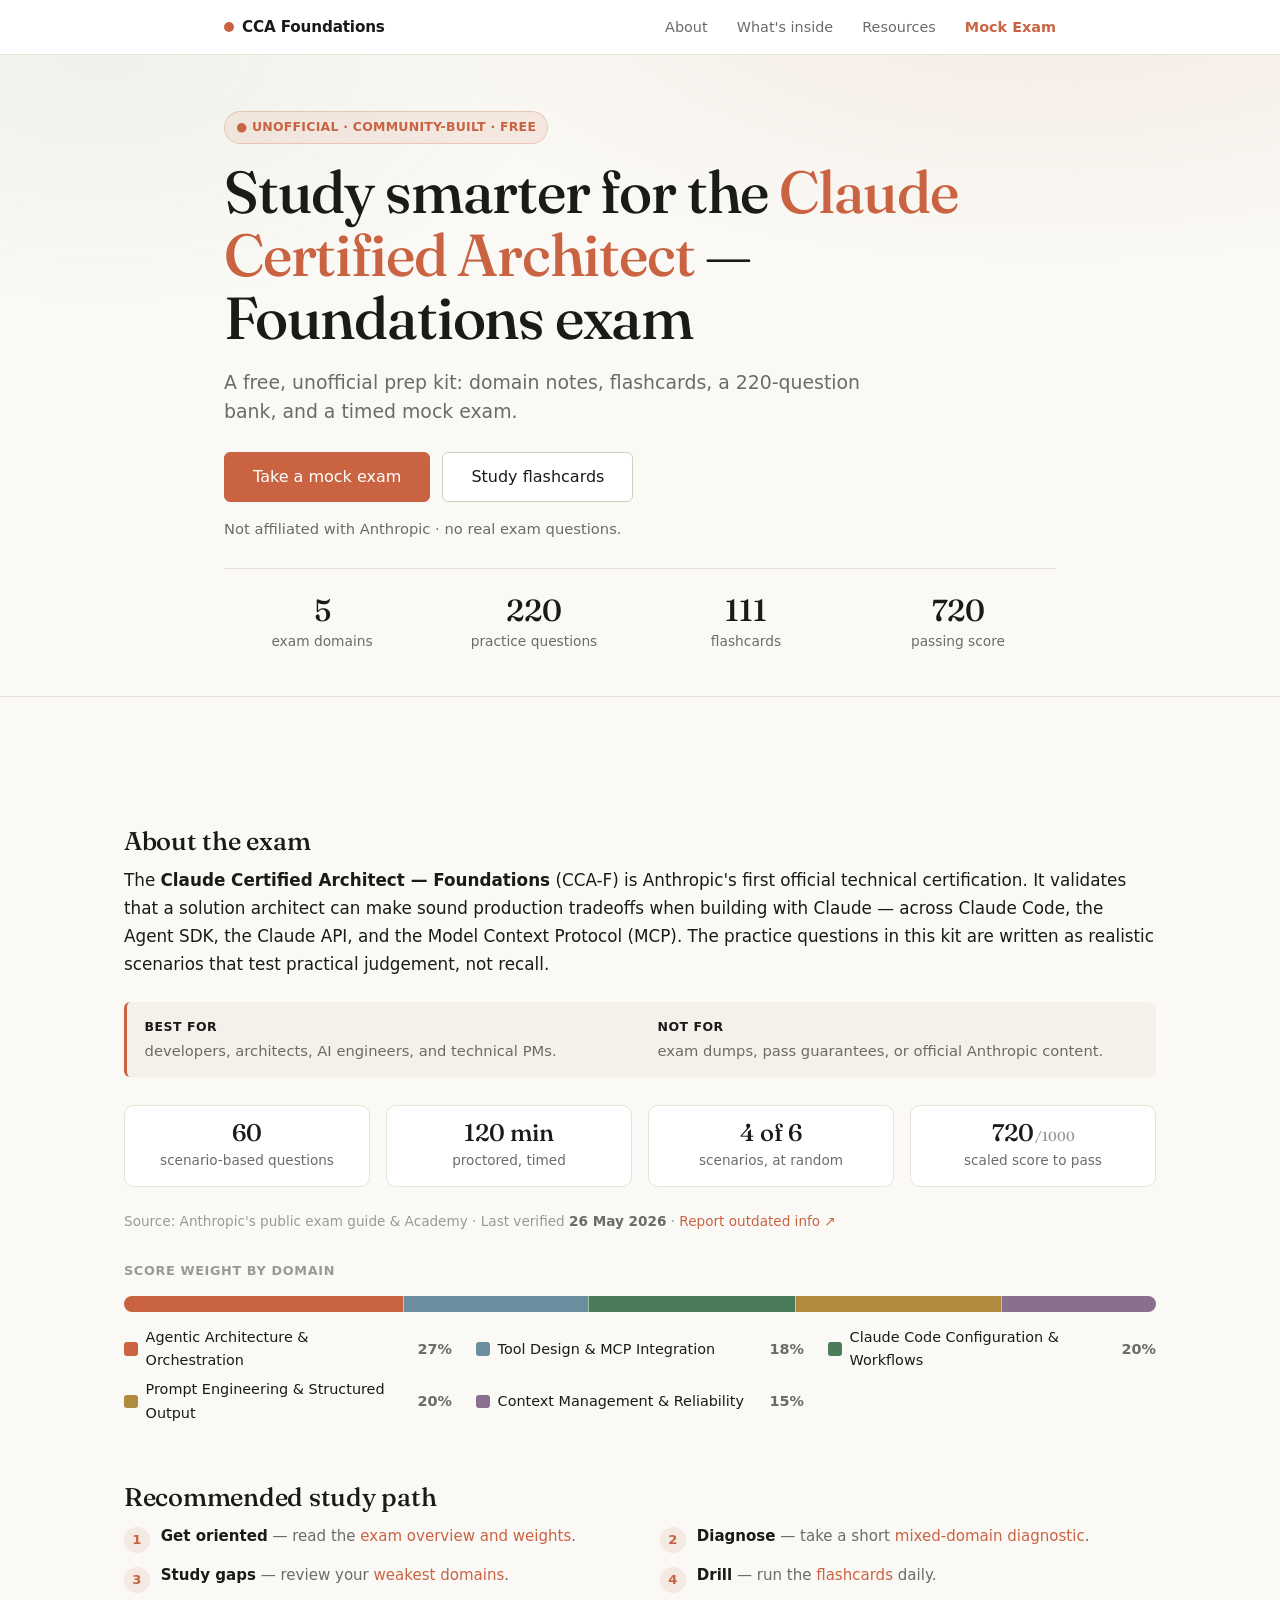
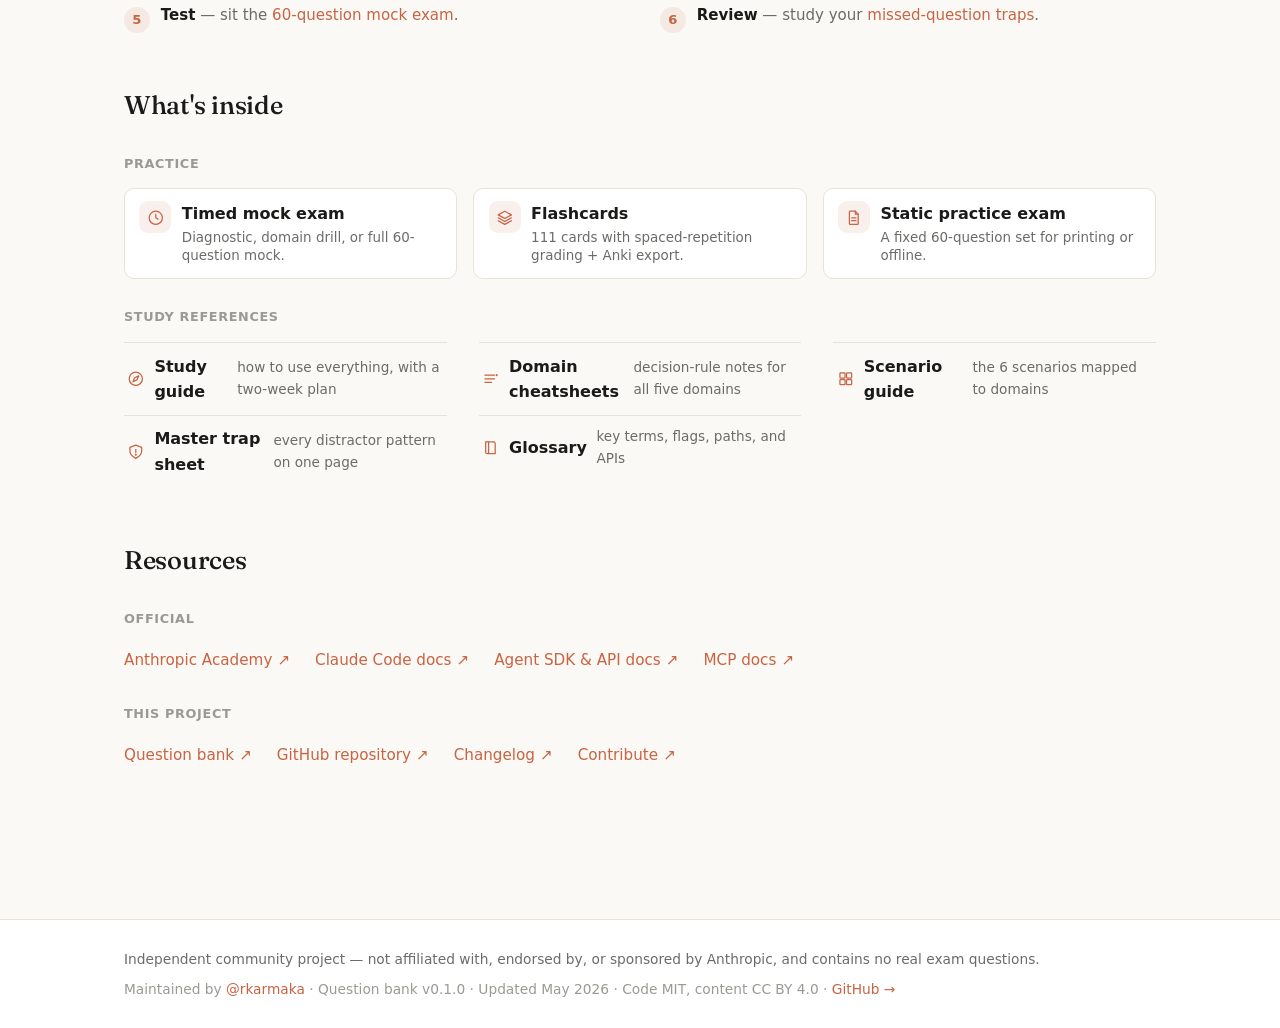
==== commit dbbeda49: "About section: unify into one visual system - All blocks share one full-width alignment (prose, fit " ====
--- a/docs/index.html
+++ b/docs/index.html
@@ -73,9 +73,10 @@
       the Claude API, and the Model Context Protocol (MCP). The practice questions in this kit are
       written as realistic scenarios that test practical judgement, not recall.</p>
 
-    <p class="lp-band"><strong>Best for</strong> developers, architects, AI engineers &amp; technical
-      PMs preparing with public exam-guide topics.&nbsp;&nbsp;·&nbsp;&nbsp;<strong>Not for</strong>
-      exam dumps, guaranteed-pass claims, or official Anthropic content.</p>
+    <div class="lp-fit">
+      <p><strong>Best for</strong> developers, architects, AI engineers, and technical PMs.</p>
+      <p><strong>Not for</strong> exam dumps, pass guarantees, or official Anthropic content.</p>
+    </div>
 
     <div class="lp-facts">
       <div class="lp-fact"><b>60</b><span>scenario-based questions</span></div>
@@ -89,19 +90,19 @@
       <a href="https://github.com/rkarmaka/claude-cca-study-kit/issues/new?labels=correction&amp;title=%5BFix%5D+Outdated+exam+detail" target="_blank" rel="noopener">Report outdated info ↗</a></p>
 
     <h3 class="lp-h3">Score weight by domain</h3>
-    <div class="lp-blueprint" id="blueprint"></div>
+    <div id="blueprint" class="lp-chart"></div>
   </section>
 
   <!-- Recommended path -->
   <section class="lp-wrap lp-section" id="path">
     <h2 class="lp-h2">Recommended study path</h2>
     <ol class="lp-stepper">
-      <li><span class="sn">1</span><span class="st"><strong>Get oriented</strong> — read the <a href="#about">exam overview &amp; domain weights</a>.</span></li>
-      <li><span class="sn">2</span><span class="st"><strong>Diagnose</strong> — take a quick <a href="app/">mixed-domain diagnostic</a> to find weak spots.</span></li>
-      <li><span class="sn">3</span><span class="st"><strong>Study the gaps</strong> — review the <a href="https://github.com/rkarmaka/claude-cca-study-kit/tree/main/study-notes" target="_blank" rel="noopener">domain cheatsheets</a> for your weakest areas.</span></li>
-      <li><span class="sn">4</span><span class="st"><strong>Drill</strong> — run the <a href="flashcards/">flashcards</a> daily until the traps are automatic.</span></li>
-      <li><span class="sn">5</span><span class="st"><strong>Test</strong> — sit a full <a href="app/">60-question mock</a> under the timer.</span></li>
-      <li><span class="sn">6</span><span class="st"><strong>Close the loop</strong> — review misses with the <a href="https://github.com/rkarmaka/claude-cca-study-kit/blob/main/study-notes/master-trap-sheet.md" target="_blank" rel="noopener">trap sheet</a>.</span></li>
+      <li><span class="sn">1</span><span class="st"><strong>Get oriented</strong> — read the <a href="#about">exam overview and weights</a>.</span></li>
+      <li><span class="sn">2</span><span class="st"><strong>Diagnose</strong> — take a short <a href="app/">mixed-domain diagnostic</a>.</span></li>
+      <li><span class="sn">3</span><span class="st"><strong>Study gaps</strong> — review your <a href="https://github.com/rkarmaka/claude-cca-study-kit/tree/main/study-notes" target="_blank" rel="noopener">weakest domains</a>.</span></li>
+      <li><span class="sn">4</span><span class="st"><strong>Drill</strong> — run the <a href="flashcards/">flashcards</a> daily.</span></li>
+      <li><span class="sn">5</span><span class="st"><strong>Test</strong> — sit the <a href="app/">60-question mock exam</a>.</span></li>
+      <li><span class="sn">6</span><span class="st"><strong>Review</strong> — study your <a href="https://github.com/rkarmaka/claude-cca-study-kit/blob/main/study-notes/master-trap-sheet.md" target="_blank" rel="noopener">missed-question traps</a>.</span></li>
     </ol>
   </section>
 
@@ -171,21 +172,25 @@
 
 <script>
   (function () {
+    // One stacked bar = the whole exam; segment width is the true % of 100.
     var domains = [
-      ["Agentic Architecture & Orchestration", 27],
-      ["Tool Design & MCP Integration", 18],
-      ["Claude Code Configuration & Workflows", 20],
-      ["Prompt Engineering & Structured Output", 20],
-      ["Context Management & Reliability", 15],
+      ["Agentic Architecture & Orchestration", 27, "#c96342"],
+      ["Tool Design & MCP Integration", 18, "#6b8e9e"],
+      ["Claude Code Configuration & Workflows", 20, "#4a7c59"],
+      ["Prompt Engineering & Structured Output", 20, "#b08b3f"],
+      ["Context Management & Reliability", 15, "#8a6f8e"],
     ];
-    var max = 27;
-    document.getElementById("blueprint").innerHTML = domains.map(function (d) {
-      return '<div class="lp-bp-row"><div class="lp-bp-head">' +
-        '<span class="lp-bp-name">' + d[0] + '</span>' +
-        '<span class="lp-bp-pct">' + d[1] + '%</span></div>' +
-        '<div class="lp-bp-track"><div class="lp-bp-fill" style="width:' +
-        Math.round(d[1] / max * 100) + '%"></div></div></div>';
+    var bar = domains.map(function (d) {
+      return '<div class="lp-seg" style="width:' + d[1] + '%;background:' + d[2] +
+        '" title="' + d[0] + ' — ' + d[1] + '%"></div>';
     }).join("");
+    var legend = domains.map(function (d) {
+      return '<li><span class="sw" style="background:' + d[2] + '"></span>' +
+        '<span class="lg-name">' + d[0] + '</span>' +
+        '<span class="lg-pct">' + d[1] + '%</span></li>';
+    }).join("");
+    document.getElementById("blueprint").innerHTML =
+      '<div class="lp-stack">' + bar + '</div><ul class="lp-legend">' + legend + '</ul>';
   })();
 </script>
 </body>
--- a/docs/site.css
+++ b/docs/site.css
@@ -231,11 +231,16 @@
 
 .lp-facts {
   display: grid;
-  grid-template-columns: repeat(auto-fit, minmax(150px, 1fr));
+  grid-template-columns: repeat(4, minmax(140px, 1fr));
   gap: 1rem;
-  margin: 1.75rem 0;
+  margin: 1.75rem 0 0;
 }
 .lp-fact {
+  display: flex;
+  flex-direction: column;
+  align-items: center;
+  justify-content: center;
+  min-height: 82px;
   background: var(--card-bg);
   border: 1px solid var(--border);
   border-radius: var(--radius);
@@ -243,15 +248,19 @@
   text-align: center;
 }
 .lp-fact b {
-  display: block;
+  display: flex;
+  align-items: baseline;
+  justify-content: center;
+  gap: 1px;
   font-family: var(--font-serif);
   font-size: 1.5rem;
   font-weight: 500;
   line-height: 1.1;
-  margin-bottom: 0.2rem;
-}
-.lp-fact b .of { color: var(--text-faint); font-size: 0.62em; }
+  margin-bottom: 0.25rem;
+}
+.lp-fact b .of { color: var(--text-faint); font-size: 0.55em; }
 .lp-fact span { color: var(--text-muted); font-size: 0.85rem; }
+@media (max-width: 560px) { .lp-facts { grid-template-columns: repeat(2, 1fr); } }
 
 /* --- Recommended path: compact stepper --- */
 .lp-stepper {
@@ -402,7 +411,7 @@
 .lp-link:hover .lp-link-ext { color: var(--accent); }
 
 /* --- About: wide prose, slim band, quiet source --- */
-.lp-prose { max-width: 980px; font-size: 1.05rem; line-height: 1.65; margin: 0; }
+.lp-prose { max-width: none; font-size: 1.05rem; line-height: 1.65; margin: 0; }
 .lp-band {
   max-width: 980px;
   margin: 1.1rem 0 0;
@@ -442,3 +451,52 @@
   white-space: nowrap;
   font-size: 0.95rem;
 }
+
+/* --- About section: unified width + spacing rhythm --- */
+.lp-fit {
+  display: grid;
+  grid-template-columns: 1fr 1fr;
+  gap: 1rem 2rem;
+  margin: 1.5rem 0 0;
+  padding: 0.9rem 1.1rem;
+  border-left: 3px solid var(--accent);
+  background: var(--bg-sunken);
+  border-radius: var(--radius-sm);
+}
+.lp-fit p { margin: 0; font-size: 0.92rem; color: var(--text-muted); }
+.lp-fit strong {
+  display: block;
+  margin-bottom: 0.15rem;
+  font-size: 0.78rem;
+  font-weight: 700;
+  letter-spacing: 0.04em;
+  text-transform: uppercase;
+  color: var(--text);
+}
+@media (max-width: 700px) { .lp-fit { grid-template-columns: 1fr; } }
+
+.lp-source { margin: 1.5rem 0 0; }
+
+/* --- Domain chart: single stacked 100% bar + legend --- */
+.lp-chart { margin: 0.6rem 0 0; }
+.lp-stack {
+  display: flex;
+  height: 16px;
+  border-radius: 999px;
+  overflow: hidden;
+  background: var(--bg-sunken);
+}
+.lp-seg { min-width: 2px; }
+.lp-seg + .lp-seg { box-shadow: inset 1px 0 0 rgba(255, 255, 255, 0.5); }
+.lp-legend {
+  list-style: none; padding: 0; margin: 0.9rem 0 0;
+  display: grid; grid-template-columns: repeat(auto-fit, minmax(250px, 1fr)); gap: 0.4rem 1.5rem;
+}
+.lp-legend li { display: flex; align-items: center; gap: 0.5rem; font-size: 0.9rem; }
+.lp-legend .sw { width: 0.85rem; height: 0.85rem; border-radius: 3px; flex: none; }
+.lp-legend .lg-name { color: var(--text); }
+.lp-legend .lg-pct { margin-left: auto; color: var(--text-muted); font-variant-numeric: tabular-nums; font-weight: 600; }
+
+/* Stepper: consistent two-column grid alignment */
+.lp-stepper { gap: 0.8rem 2.5rem; }
+.lp-stepper li { align-items: flex-start; }
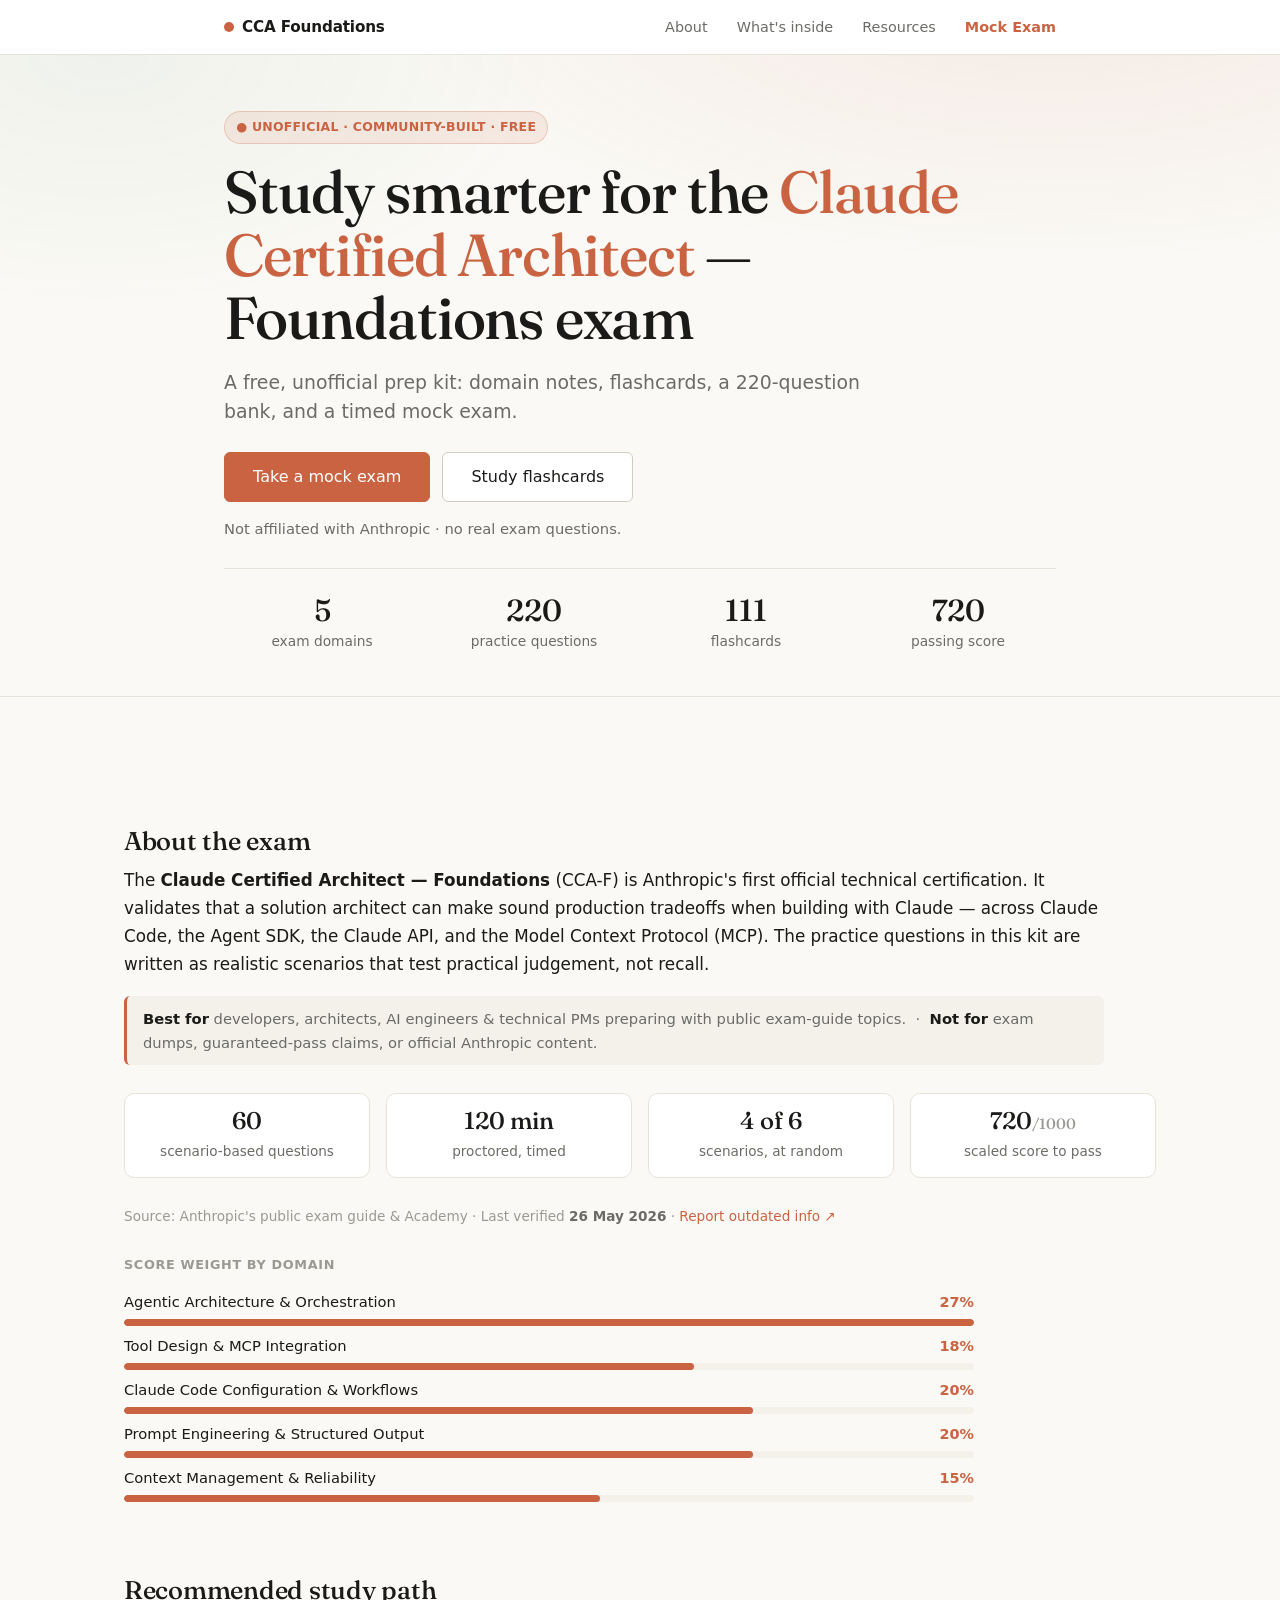
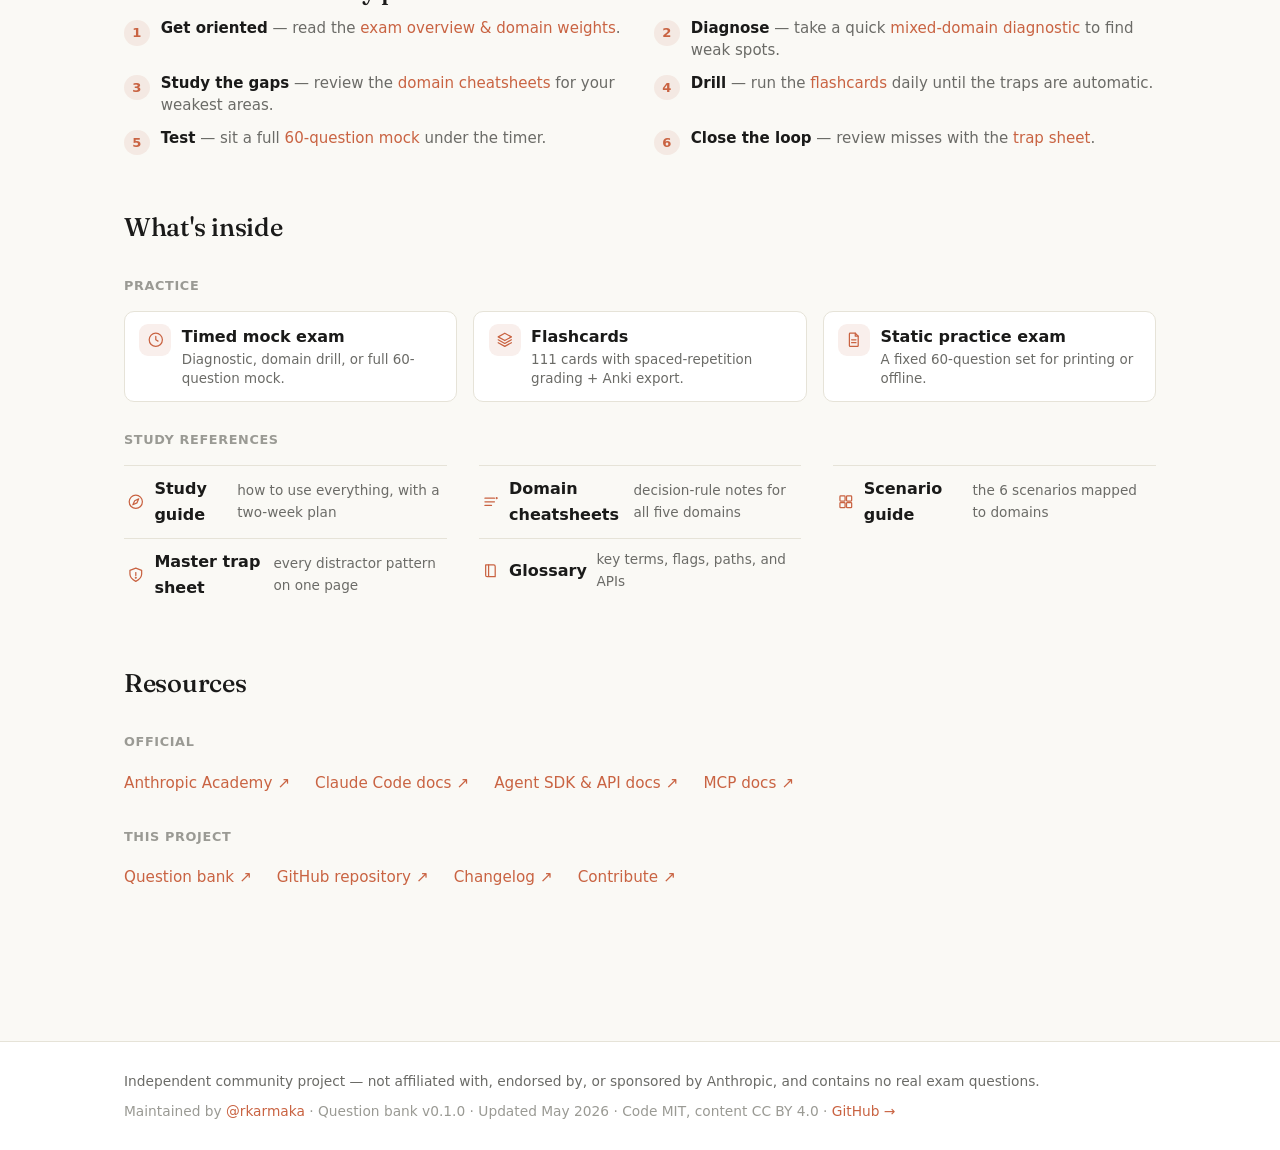
==== commit 87facee6: "Revert "About section: unify into one visual system" This reverts commit dbbeda49b762c8316bfda8a7738" ====
--- a/docs/index.html
+++ b/docs/index.html
@@ -73,10 +73,9 @@
       the Claude API, and the Model Context Protocol (MCP). The practice questions in this kit are
       written as realistic scenarios that test practical judgement, not recall.</p>
 
-    <div class="lp-fit">
-      <p><strong>Best for</strong> developers, architects, AI engineers, and technical PMs.</p>
-      <p><strong>Not for</strong> exam dumps, pass guarantees, or official Anthropic content.</p>
-    </div>
+    <p class="lp-band"><strong>Best for</strong> developers, architects, AI engineers &amp; technical
+      PMs preparing with public exam-guide topics.&nbsp;&nbsp;·&nbsp;&nbsp;<strong>Not for</strong>
+      exam dumps, guaranteed-pass claims, or official Anthropic content.</p>
 
     <div class="lp-facts">
       <div class="lp-fact"><b>60</b><span>scenario-based questions</span></div>
@@ -90,19 +89,19 @@
       <a href="https://github.com/rkarmaka/claude-cca-study-kit/issues/new?labels=correction&amp;title=%5BFix%5D+Outdated+exam+detail" target="_blank" rel="noopener">Report outdated info ↗</a></p>
 
     <h3 class="lp-h3">Score weight by domain</h3>
-    <div id="blueprint" class="lp-chart"></div>
+    <div class="lp-blueprint" id="blueprint"></div>
   </section>
 
   <!-- Recommended path -->
   <section class="lp-wrap lp-section" id="path">
     <h2 class="lp-h2">Recommended study path</h2>
     <ol class="lp-stepper">
-      <li><span class="sn">1</span><span class="st"><strong>Get oriented</strong> — read the <a href="#about">exam overview and weights</a>.</span></li>
-      <li><span class="sn">2</span><span class="st"><strong>Diagnose</strong> — take a short <a href="app/">mixed-domain diagnostic</a>.</span></li>
-      <li><span class="sn">3</span><span class="st"><strong>Study gaps</strong> — review your <a href="https://github.com/rkarmaka/claude-cca-study-kit/tree/main/study-notes" target="_blank" rel="noopener">weakest domains</a>.</span></li>
-      <li><span class="sn">4</span><span class="st"><strong>Drill</strong> — run the <a href="flashcards/">flashcards</a> daily.</span></li>
-      <li><span class="sn">5</span><span class="st"><strong>Test</strong> — sit the <a href="app/">60-question mock exam</a>.</span></li>
-      <li><span class="sn">6</span><span class="st"><strong>Review</strong> — study your <a href="https://github.com/rkarmaka/claude-cca-study-kit/blob/main/study-notes/master-trap-sheet.md" target="_blank" rel="noopener">missed-question traps</a>.</span></li>
+      <li><span class="sn">1</span><span class="st"><strong>Get oriented</strong> — read the <a href="#about">exam overview &amp; domain weights</a>.</span></li>
+      <li><span class="sn">2</span><span class="st"><strong>Diagnose</strong> — take a quick <a href="app/">mixed-domain diagnostic</a> to find weak spots.</span></li>
+      <li><span class="sn">3</span><span class="st"><strong>Study the gaps</strong> — review the <a href="https://github.com/rkarmaka/claude-cca-study-kit/tree/main/study-notes" target="_blank" rel="noopener">domain cheatsheets</a> for your weakest areas.</span></li>
+      <li><span class="sn">4</span><span class="st"><strong>Drill</strong> — run the <a href="flashcards/">flashcards</a> daily until the traps are automatic.</span></li>
+      <li><span class="sn">5</span><span class="st"><strong>Test</strong> — sit a full <a href="app/">60-question mock</a> under the timer.</span></li>
+      <li><span class="sn">6</span><span class="st"><strong>Close the loop</strong> — review misses with the <a href="https://github.com/rkarmaka/claude-cca-study-kit/blob/main/study-notes/master-trap-sheet.md" target="_blank" rel="noopener">trap sheet</a>.</span></li>
     </ol>
   </section>
 
@@ -172,25 +171,21 @@
 
 <script>
   (function () {
-    // One stacked bar = the whole exam; segment width is the true % of 100.
     var domains = [
-      ["Agentic Architecture & Orchestration", 27, "#c96342"],
-      ["Tool Design & MCP Integration", 18, "#6b8e9e"],
-      ["Claude Code Configuration & Workflows", 20, "#4a7c59"],
-      ["Prompt Engineering & Structured Output", 20, "#b08b3f"],
-      ["Context Management & Reliability", 15, "#8a6f8e"],
+      ["Agentic Architecture & Orchestration", 27],
+      ["Tool Design & MCP Integration", 18],
+      ["Claude Code Configuration & Workflows", 20],
+      ["Prompt Engineering & Structured Output", 20],
+      ["Context Management & Reliability", 15],
     ];
-    var bar = domains.map(function (d) {
-      return '<div class="lp-seg" style="width:' + d[1] + '%;background:' + d[2] +
-        '" title="' + d[0] + ' — ' + d[1] + '%"></div>';
+    var max = 27;
+    document.getElementById("blueprint").innerHTML = domains.map(function (d) {
+      return '<div class="lp-bp-row"><div class="lp-bp-head">' +
+        '<span class="lp-bp-name">' + d[0] + '</span>' +
+        '<span class="lp-bp-pct">' + d[1] + '%</span></div>' +
+        '<div class="lp-bp-track"><div class="lp-bp-fill" style="width:' +
+        Math.round(d[1] / max * 100) + '%"></div></div></div>';
     }).join("");
-    var legend = domains.map(function (d) {
-      return '<li><span class="sw" style="background:' + d[2] + '"></span>' +
-        '<span class="lg-name">' + d[0] + '</span>' +
-        '<span class="lg-pct">' + d[1] + '%</span></li>';
-    }).join("");
-    document.getElementById("blueprint").innerHTML =
-      '<div class="lp-stack">' + bar + '</div><ul class="lp-legend">' + legend + '</ul>';
   })();
 </script>
 </body>
--- a/docs/site.css
+++ b/docs/site.css
@@ -231,16 +231,11 @@
 
 .lp-facts {
   display: grid;
-  grid-template-columns: repeat(4, minmax(140px, 1fr));
+  grid-template-columns: repeat(auto-fit, minmax(150px, 1fr));
   gap: 1rem;
-  margin: 1.75rem 0 0;
+  margin: 1.75rem 0;
 }
 .lp-fact {
-  display: flex;
-  flex-direction: column;
-  align-items: center;
-  justify-content: center;
-  min-height: 82px;
   background: var(--card-bg);
   border: 1px solid var(--border);
   border-radius: var(--radius);
@@ -248,19 +243,15 @@
   text-align: center;
 }
 .lp-fact b {
-  display: flex;
-  align-items: baseline;
-  justify-content: center;
-  gap: 1px;
+  display: block;
   font-family: var(--font-serif);
   font-size: 1.5rem;
   font-weight: 500;
   line-height: 1.1;
-  margin-bottom: 0.25rem;
-}
-.lp-fact b .of { color: var(--text-faint); font-size: 0.55em; }
+  margin-bottom: 0.2rem;
+}
+.lp-fact b .of { color: var(--text-faint); font-size: 0.62em; }
 .lp-fact span { color: var(--text-muted); font-size: 0.85rem; }
-@media (max-width: 560px) { .lp-facts { grid-template-columns: repeat(2, 1fr); } }
 
 /* --- Recommended path: compact stepper --- */
 .lp-stepper {
@@ -411,7 +402,7 @@
 .lp-link:hover .lp-link-ext { color: var(--accent); }
 
 /* --- About: wide prose, slim band, quiet source --- */
-.lp-prose { max-width: none; font-size: 1.05rem; line-height: 1.65; margin: 0; }
+.lp-prose { max-width: 980px; font-size: 1.05rem; line-height: 1.65; margin: 0; }
 .lp-band {
   max-width: 980px;
   margin: 1.1rem 0 0;
@@ -451,52 +442,3 @@
   white-space: nowrap;
   font-size: 0.95rem;
 }
-
-/* --- About section: unified width + spacing rhythm --- */
-.lp-fit {
-  display: grid;
-  grid-template-columns: 1fr 1fr;
-  gap: 1rem 2rem;
-  margin: 1.5rem 0 0;
-  padding: 0.9rem 1.1rem;
-  border-left: 3px solid var(--accent);
-  background: var(--bg-sunken);
-  border-radius: var(--radius-sm);
-}
-.lp-fit p { margin: 0; font-size: 0.92rem; color: var(--text-muted); }
-.lp-fit strong {
-  display: block;
-  margin-bottom: 0.15rem;
-  font-size: 0.78rem;
-  font-weight: 700;
-  letter-spacing: 0.04em;
-  text-transform: uppercase;
-  color: var(--text);
-}
-@media (max-width: 700px) { .lp-fit { grid-template-columns: 1fr; } }
-
-.lp-source { margin: 1.5rem 0 0; }
-
-/* --- Domain chart: single stacked 100% bar + legend --- */
-.lp-chart { margin: 0.6rem 0 0; }
-.lp-stack {
-  display: flex;
-  height: 16px;
-  border-radius: 999px;
-  overflow: hidden;
-  background: var(--bg-sunken);
-}
-.lp-seg { min-width: 2px; }
-.lp-seg + .lp-seg { box-shadow: inset 1px 0 0 rgba(255, 255, 255, 0.5); }
-.lp-legend {
-  list-style: none; padding: 0; margin: 0.9rem 0 0;
-  display: grid; grid-template-columns: repeat(auto-fit, minmax(250px, 1fr)); gap: 0.4rem 1.5rem;
-}
-.lp-legend li { display: flex; align-items: center; gap: 0.5rem; font-size: 0.9rem; }
-.lp-legend .sw { width: 0.85rem; height: 0.85rem; border-radius: 3px; flex: none; }
-.lp-legend .lg-name { color: var(--text); }
-.lp-legend .lg-pct { margin-left: auto; color: var(--text-muted); font-variant-numeric: tabular-nums; font-weight: 600; }
-
-/* Stepper: consistent two-column grid alignment */
-.lp-stepper { gap: 0.8rem 2.5rem; }
-.lp-stepper li { align-items: flex-start; }
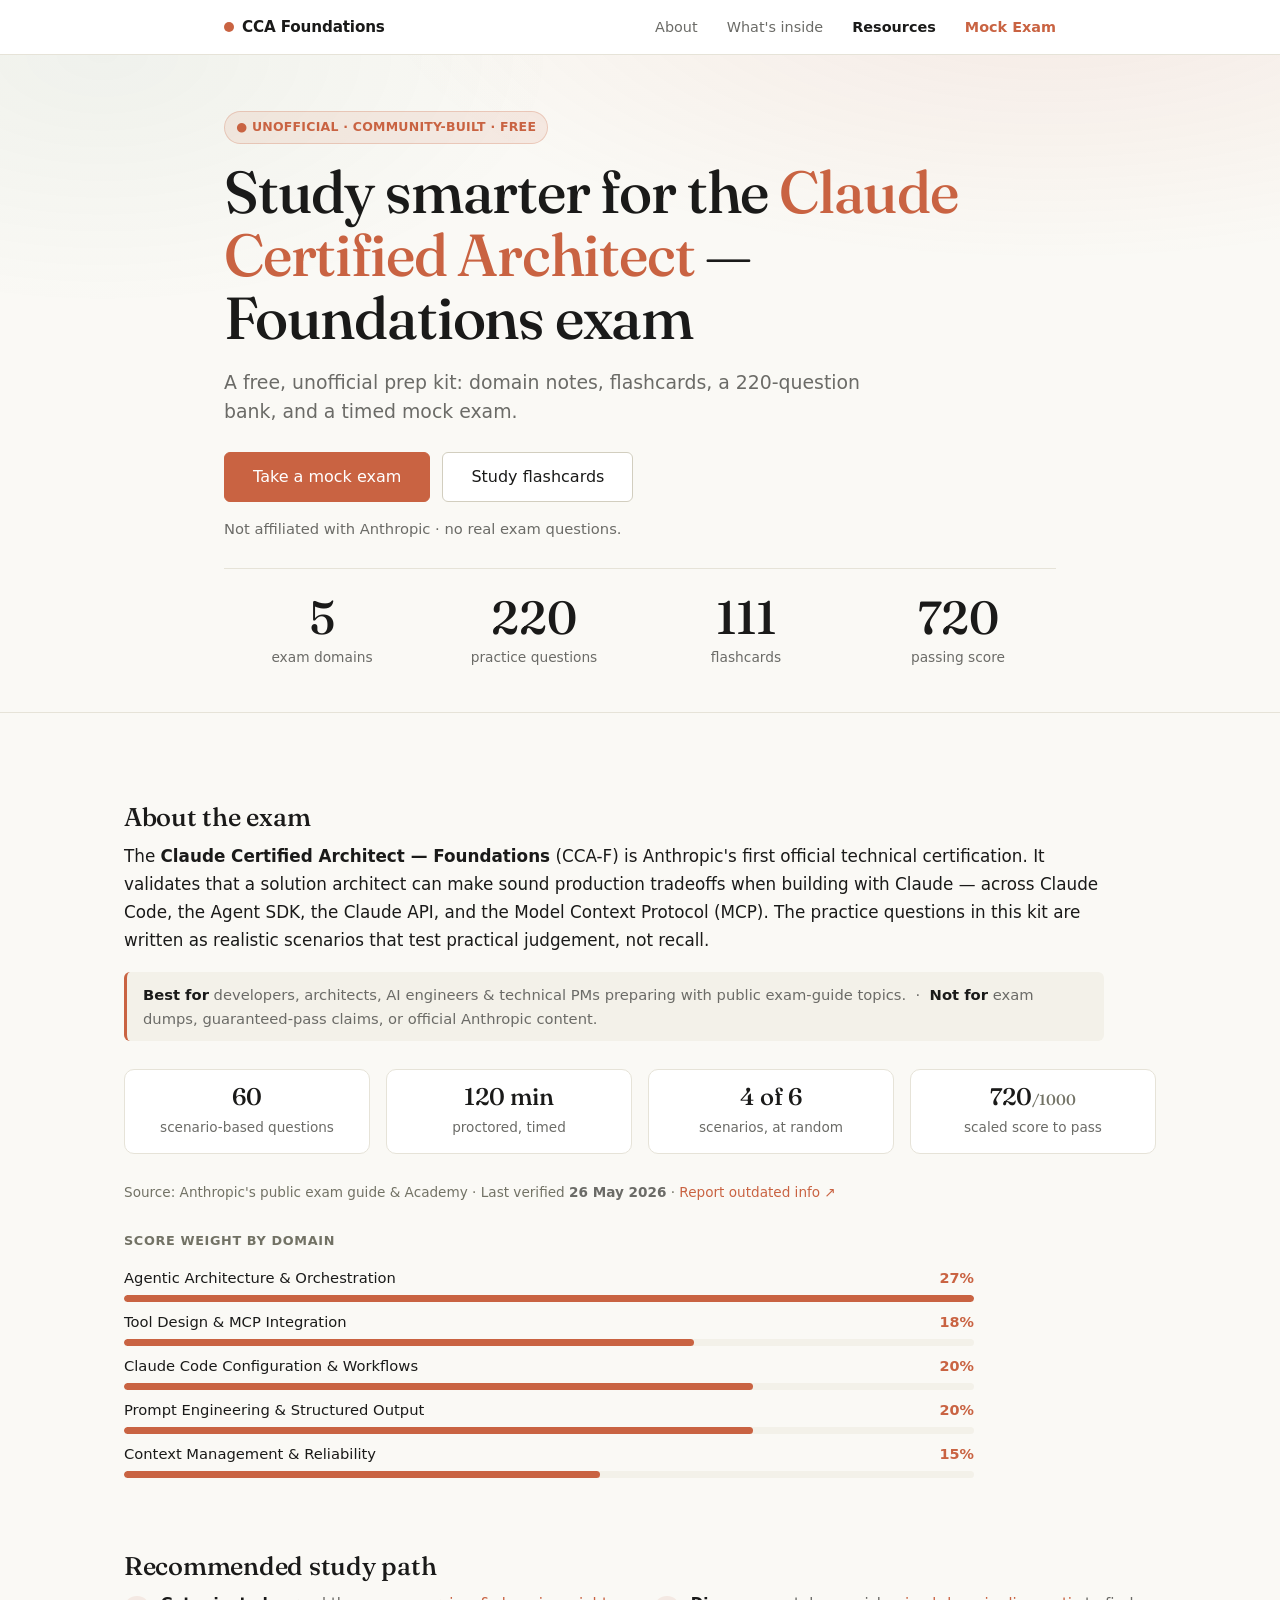
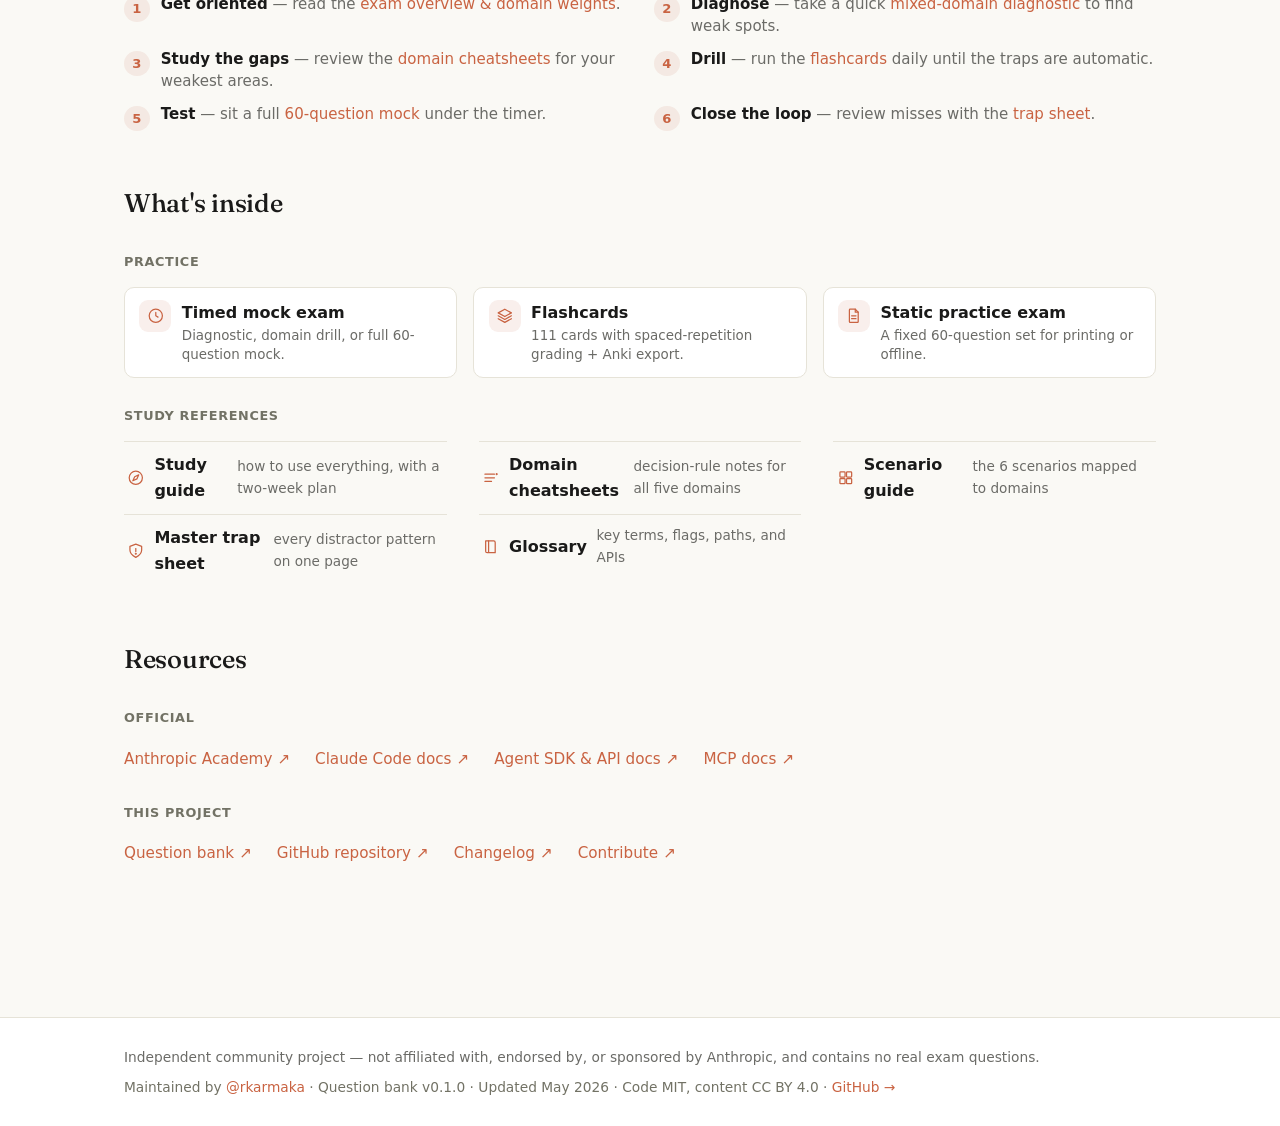
==== commit b75e2c69: "Site: production-readiness polish (P0–P2) P0 — correctness & trust - Fix horizontal overflow at <=32" ====
--- a/docs/index.html
+++ b/docs/index.html
@@ -5,13 +5,34 @@
 <meta name="viewport" content="width=device-width, initial-scale=1.0" />
 <title>CCA Foundations — Study Kit &amp; Practice Exam</title>
 <meta name="description" content="A free, open community study kit for the Claude Certified Architect (CCA) — Foundations exam: notes, flashcards, a 220-question bank, and a timed mock exam." />
+<link rel="canonical" href="https://rkarmaka.github.io/claude-cca-study-kit/" />
+<meta name="theme-color" content="#faf9f5" media="(prefers-color-scheme: light)" />
+<meta name="theme-color" content="#1b1916" media="(prefers-color-scheme: dark)" />
+<link rel="icon" href="favicon.svg" type="image/svg+xml" />
+
+<!-- Open Graph / Twitter -->
+<meta property="og:type" content="website" />
+<meta property="og:site_name" content="CCA Foundations Study Kit" />
+<meta property="og:title" content="CCA Foundations — Study Kit &amp; Practice Exam" />
+<meta property="og:description" content="A free, unofficial prep kit for the Claude Certified Architect — Foundations exam: domain notes, flashcards, a 220-question bank, and a timed mock exam." />
+<meta property="og:url" content="https://rkarmaka.github.io/claude-cca-study-kit/" />
+<meta property="og:image" content="https://rkarmaka.github.io/claude-cca-study-kit/og-image.png" />
+<meta property="og:image:width" content="1200" />
+<meta property="og:image:height" content="630" />
+<meta name="twitter:card" content="summary_large_image" />
+<meta name="twitter:title" content="CCA Foundations — Study Kit &amp; Practice Exam" />
+<meta name="twitter:description" content="A free, unofficial prep kit for the Claude Certified Architect — Foundations exam: notes, flashcards, a 220-question bank, and a timed mock exam." />
+<meta name="twitter:image" content="https://rkarmaka.github.io/claude-cca-study-kit/og-image.png" />
+
 <link rel="preconnect" href="https://fonts.googleapis.com">
 <link rel="preconnect" href="https://fonts.gstatic.com" crossorigin>
 <link href="https://fonts.googleapis.com/css2?family=Fraunces:opsz,wght@9..144,400;9..144,500;9..144,600&display=swap" rel="stylesheet">
-<link rel="stylesheet" href="app/style.css">
+<link rel="stylesheet" href="theme.css">
 <link rel="stylesheet" href="site.css">
 </head>
 <body>
+
+<a class="skip-link" href="#main">Skip to content</a>
 
 <!-- icon sprite -->
 <svg width="0" height="0" style="position:absolute" aria-hidden="true">
@@ -63,7 +84,7 @@
   </div>
 </section>
 
-<main>
+<main id="main">
   <!-- About the exam -->
   <section class="lp-wrap lp-section" id="about">
     <h2 class="lp-h2">About the exam</h2>
@@ -90,6 +111,15 @@
 
     <h3 class="lp-h3">Score weight by domain</h3>
     <div class="lp-blueprint" id="blueprint"></div>
+    <noscript>
+      <ul class="lp-prose" style="margin:0;padding-left:1.1rem">
+        <li>Agentic Architecture &amp; Orchestration — 27%</li>
+        <li>Tool Design &amp; MCP Integration — 18%</li>
+        <li>Claude Code Configuration &amp; Workflows — 20%</li>
+        <li>Prompt Engineering &amp; Structured Output — 20%</li>
+        <li>Context Management &amp; Reliability — 15%</li>
+      </ul>
+    </noscript>
   </section>
 
   <!-- Recommended path -->
@@ -112,17 +142,17 @@
     <h3 class="lp-h3">Practice</h3>
     <div class="lp-grid compact row3">
       <a class="lp-card" href="app/">
-        <span class="lp-ic"><svg><use href="#ic-clock"/></svg></span>
+        <span class="lp-ic"><svg aria-hidden="true" focusable="false"><use href="#ic-clock"/></svg></span>
         <span><span class="lp-card-title">Timed mock exam</span>
           <span class="lp-card-desc">Diagnostic, domain drill, or full 60-question mock.</span></span>
       </a>
       <a class="lp-card" href="flashcards/">
-        <span class="lp-ic"><svg><use href="#ic-cards"/></svg></span>
+        <span class="lp-ic"><svg aria-hidden="true" focusable="false"><use href="#ic-cards"/></svg></span>
         <span><span class="lp-card-title">Flashcards</span>
           <span class="lp-card-desc">111 cards with spaced-repetition grading + Anki export.</span></span>
       </a>
       <a class="lp-card" href="practice-exam.html">
-        <span class="lp-ic"><svg><use href="#ic-doc"/></svg></span>
+        <span class="lp-ic"><svg aria-hidden="true" focusable="false"><use href="#ic-doc"/></svg></span>
         <span><span class="lp-card-title">Static practice exam</span>
           <span class="lp-card-desc">A fixed 60-question set for printing or offline.</span></span>
       </a>
@@ -130,11 +160,11 @@
 
     <h3 class="lp-h3">Study references</h3>
     <ul class="lp-list">
-      <li><a href="https://github.com/rkarmaka/claude-cca-study-kit/blob/main/STUDY-GUIDE.md" target="_blank" rel="noopener"><svg class="li-ic"><use href="#ic-compass"/></svg><span class="t">Study guide</span><span class="d">how to use everything, with a two-week plan</span></a></li>
-      <li><a href="https://github.com/rkarmaka/claude-cca-study-kit/tree/main/study-notes" target="_blank" rel="noopener"><svg class="li-ic"><use href="#ic-layers"/></svg><span class="t">Domain cheatsheets</span><span class="d">decision-rule notes for all five domains</span></a></li>
-      <li><a href="https://github.com/rkarmaka/claude-cca-study-kit/blob/main/study-notes/scenario-guide.md" target="_blank" rel="noopener"><svg class="li-ic"><use href="#ic-grid"/></svg><span class="t">Scenario guide</span><span class="d">the 6 scenarios mapped to domains</span></a></li>
-      <li><a href="https://github.com/rkarmaka/claude-cca-study-kit/blob/main/study-notes/master-trap-sheet.md" target="_blank" rel="noopener"><svg class="li-ic"><use href="#ic-alert"/></svg><span class="t">Master trap sheet</span><span class="d">every distractor pattern on one page</span></a></li>
-      <li><a href="https://github.com/rkarmaka/claude-cca-study-kit/blob/main/study-notes/glossary.md" target="_blank" rel="noopener"><svg class="li-ic"><use href="#ic-book"/></svg><span class="t">Glossary</span><span class="d">key terms, flags, paths, and APIs</span></a></li>
+      <li><a href="https://github.com/rkarmaka/claude-cca-study-kit/blob/main/STUDY-GUIDE.md" target="_blank" rel="noopener"><svg class="li-ic" aria-hidden="true" focusable="false"><use href="#ic-compass"/></svg><span class="t">Study guide</span><span class="d">how to use everything, with a two-week plan</span></a></li>
+      <li><a href="https://github.com/rkarmaka/claude-cca-study-kit/tree/main/study-notes" target="_blank" rel="noopener"><svg class="li-ic" aria-hidden="true" focusable="false"><use href="#ic-layers"/></svg><span class="t">Domain cheatsheets</span><span class="d">decision-rule notes for all five domains</span></a></li>
+      <li><a href="https://github.com/rkarmaka/claude-cca-study-kit/blob/main/study-notes/scenario-guide.md" target="_blank" rel="noopener"><svg class="li-ic" aria-hidden="true" focusable="false"><use href="#ic-grid"/></svg><span class="t">Scenario guide</span><span class="d">the 6 scenarios mapped to domains</span></a></li>
+      <li><a href="https://github.com/rkarmaka/claude-cca-study-kit/blob/main/study-notes/master-trap-sheet.md" target="_blank" rel="noopener"><svg class="li-ic" aria-hidden="true" focusable="false"><use href="#ic-alert"/></svg><span class="t">Master trap sheet</span><span class="d">every distractor pattern on one page</span></a></li>
+      <li><a href="https://github.com/rkarmaka/claude-cca-study-kit/blob/main/study-notes/glossary.md" target="_blank" rel="noopener"><svg class="li-ic" aria-hidden="true" focusable="false"><use href="#ic-book"/></svg><span class="t">Glossary</span><span class="d">key terms, flags, paths, and APIs</span></a></li>
     </ul>
   </section>
 
@@ -179,13 +209,41 @@
       ["Context Management & Reliability", 15],
     ];
     var max = 27;
-    document.getElementById("blueprint").innerHTML = domains.map(function (d) {
+    var bp = document.getElementById("blueprint");
+    bp.innerHTML = domains.map(function (d) {
       return '<div class="lp-bp-row"><div class="lp-bp-head">' +
         '<span class="lp-bp-name">' + d[0] + '</span>' +
         '<span class="lp-bp-pct">' + d[1] + '%</span></div>' +
-        '<div class="lp-bp-track"><div class="lp-bp-fill" style="width:' +
-        Math.round(d[1] / max * 100) + '%"></div></div></div>';
+        '<div class="lp-bp-track"><div class="lp-bp-fill" data-w="' +
+        Math.round(d[1] / max * 100) + '"></div></div></div>';
     }).join("");
+
+    // Animate the bars in when the blueprint scrolls into view.
+    var fills = bp.querySelectorAll(".lp-bp-fill");
+    function fillBars() { fills.forEach(function (el) { el.style.width = el.getAttribute("data-w") + "%"; }); }
+    if ("IntersectionObserver" in window) {
+      var io = new IntersectionObserver(function (entries, obs) {
+        entries.forEach(function (e) { if (e.isIntersecting) { fillBars(); obs.disconnect(); } });
+      }, { threshold: 0.3 });
+      io.observe(bp);
+    } else { fillBars(); }
+
+    // Scroll-spy: highlight the section the reader is currently in.
+    var links = {};
+    document.querySelectorAll('.site-nav a[href^="#"]').forEach(function (a) {
+      links[a.getAttribute("href").slice(1)] = a;
+    });
+    var ids = Object.keys(links);
+    if (ids.length && "IntersectionObserver" in window) {
+      var spy = new IntersectionObserver(function (entries) {
+        entries.forEach(function (e) {
+          if (e.isIntersecting) {
+            ids.forEach(function (id) { links[id].classList.toggle("is-active", id === e.target.id); });
+          }
+        });
+      }, { rootMargin: "-45% 0px -50% 0px" });
+      ids.forEach(function (id) { var s = document.getElementById(id); if (s) spy.observe(s); });
+    }
   })();
 </script>
 </body>
--- a/docs/theme.css
+++ b/docs/theme.css
@@ -0,0 +1,171 @@
+/* Shared theme — design tokens + base + header + buttons.
+   Loaded by the landing page; mirrors the base layer in app/style.css. */
+
+:root {
+  --bg: #faf9f5;
+  --bg-sunken: #f3f1e9;
+  --card-bg: #ffffff;
+  --text: #1a1a19;
+  --text-muted: #6b6b67;
+  --text-faint: #727265;
+  --border: #e6e3d8;
+  --border-strong: #d2cebf;
+  --accent: #c96342;
+  --accent-hover: #b25538;
+  --accent-soft: rgba(201, 99, 66, 0.10);
+  --pass: #4a7c59;
+  --pass-soft: rgba(74, 124, 89, 0.10);
+  --fail: #b3404a;
+  --fail-soft: rgba(179, 64, 74, 0.10);
+  --pending: #b08b3f;
+  --radius: 10px;
+  --radius-sm: 6px;
+  --shadow: 0 1px 2px rgba(20, 20, 19, 0.04);
+  --font-sans: ui-sans-serif, system-ui, -apple-system, BlinkMacSystemFont,
+    "Segoe UI", "Helvetica Neue", Arial, sans-serif;
+  --font-mono: ui-monospace, SFMono-Regular, "SF Mono", Menlo, Consolas,
+    "Liberation Mono", monospace;
+  --font-serif: "Fraunces", Georgia, "Times New Roman", serif;
+}
+
+/* --- Dark mode (warm, mirrors the light palette) --- */
+@media (prefers-color-scheme: dark) {
+  :root {
+    --bg: #1b1916;
+    --bg-sunken: #151310;
+    --card-bg: #24211c;
+    --text: #ece9e1;
+    --text-muted: #b3aea1;
+    --text-faint: #908b7e;
+    --border: #36322a;
+    --border-strong: #4a4438;
+    --accent: #e07a5a;
+    --accent-hover: #e88f70;
+    --accent-soft: rgba(224, 122, 90, 0.15);
+    --pass: #74b387;
+    --pass-soft: rgba(116, 179, 135, 0.15);
+    --fail: #e07b82;
+    --fail-soft: rgba(224, 123, 130, 0.15);
+    --pending: #cda85c;
+    --shadow: 0 1px 2px rgba(0, 0, 0, 0.4);
+  }
+}
+
+* { box-sizing: border-box; }
+
+html { -webkit-text-size-adjust: 100%; }
+
+body {
+  margin: 0;
+  padding: 0;
+  font-family: var(--font-sans);
+  font-size: 16px;
+  line-height: 1.6;
+  background: var(--bg);
+  color: var(--text);
+  -webkit-font-smoothing: antialiased;
+  text-rendering: optimizeLegibility;
+}
+
+.container {
+  max-width: 880px;
+  margin: 0 auto;
+  padding: 0 1.5rem;
+}
+
+a { color: var(--accent); text-decoration: none; }
+a:hover { text-decoration: underline; }
+
+main { padding: 2rem 0 4rem; }
+
+/* --- Skip link (accessibility) --- */
+.skip-link {
+  position: absolute;
+  left: 0.5rem;
+  top: -3rem;
+  z-index: 100;
+  background: var(--accent);
+  color: #fff;
+  padding: 0.55rem 0.9rem;
+  border-radius: var(--radius-sm);
+  font-size: 0.9rem;
+  font-weight: 600;
+  transition: top 0.15s;
+}
+.skip-link:focus { top: 0.5rem; text-decoration: none; }
+
+/* --- Header --- */
+.site-header {
+  background: var(--card-bg);
+  border-bottom: 1px solid var(--border);
+  position: sticky;
+  top: 0;
+  z-index: 30;
+}
+.site-header-inner {
+  display: flex;
+  justify-content: space-between;
+  align-items: center;
+  padding: 0.875rem 1.5rem;
+}
+.site-title {
+  display: inline-flex;
+  align-items: center;
+  gap: 0.5rem;
+  font-weight: 600;
+  font-size: 0.95rem;
+  color: var(--text);
+  letter-spacing: -0.01em;
+}
+.site-title:hover { text-decoration: none; color: var(--text); }
+.site-title .dot {
+  width: 10px; height: 10px;
+  border-radius: 50%;
+  background: var(--accent);
+}
+.site-nav a {
+  margin-left: 1.5rem;
+  color: var(--text-muted);
+  font-size: 0.9rem;
+}
+.site-nav a:hover { color: var(--text); text-decoration: none; }
+
+/* --- Buttons --- */
+.btn {
+  display: inline-block;
+  padding: 0.65rem 1.25rem;
+  border-radius: var(--radius-sm);
+  border: 1px solid transparent;
+  font-family: inherit;
+  font-size: 0.95rem;
+  font-weight: 500;
+  cursor: pointer;
+  text-decoration: none;
+  transition: background 0.12s, border-color 0.12s, color 0.12s;
+  line-height: 1.3;
+}
+.btn:hover { text-decoration: none; }
+.btn-primary {
+  background: var(--accent);
+  color: #fff;
+  border-color: var(--accent);
+}
+.btn-primary:hover { background: var(--accent-hover); border-color: var(--accent-hover); }
+.btn-secondary {
+  background: var(--card-bg);
+  color: var(--text);
+  border-color: var(--border-strong);
+}
+.btn-secondary:hover { background: var(--bg-sunken); }
+.btn-lg { padding: 0.85rem 1.75rem; font-size: 1rem; }
+
+/* --- Visible keyboard focus (accessibility) --- */
+a:focus-visible,
+button:focus-visible,
+summary:focus-visible,
+input:focus-visible,
+[tabindex]:focus-visible {
+  outline: 3px solid var(--accent);
+  outline-offset: 2px;
+  border-radius: 4px;
+}
--- a/docs/site.css
+++ b/docs/site.css
@@ -7,6 +7,7 @@
   color: var(--accent);
   font-weight: 600;
 }
+.site-nav a.is-active:not(.is-cta) { color: var(--text); font-weight: 600; }
 
 /* --- Hero --- */
 .lp-hero {
@@ -67,7 +68,7 @@
 .lp-stats div { display: flex; flex-direction: column; align-items: center; text-align: center; }
 .lp-stats b {
   font-family: var(--font-serif);
-  font-size: 1.9rem;
+  font-size: clamp(2.2rem, 4.5vw, 2.9rem);
   font-weight: 500;
   color: var(--text);
   line-height: 1;
@@ -84,37 +85,6 @@
   letter-spacing: -0.01em;
   margin: 0 0 0.35rem;
 }
-.lp-sub { color: var(--text-muted); margin: 0 0 1.4rem; }
-
-/* --- How it works --- */
-.lp-steps {
-  display: grid;
-  grid-template-columns: repeat(auto-fit, minmax(230px, 1fr));
-  gap: 1.25rem;
-  margin-top: 0.5rem;
-}
-.lp-step {
-  background: var(--card-bg);
-  border: 1px solid var(--border);
-  border-radius: var(--radius);
-  padding: 1.4rem 1.4rem 1.5rem;
-}
-.lp-step-n {
-  display: inline-flex;
-  align-items: center;
-  justify-content: center;
-  width: 2rem; height: 2rem;
-  border-radius: 50%;
-  background: var(--accent-soft);
-  color: var(--accent);
-  font-weight: 700;
-  font-size: 0.95rem;
-  margin-bottom: 0.7rem;
-}
-.lp-step h3 { margin: 0 0 0.3rem; font-size: 1.05rem; }
-.lp-step p { margin: 0; color: var(--text-muted); font-size: 0.92rem; }
-.lp-step a { font-weight: 600; }
-
 /* --- Content directory --- */
 .lp-grid {
   display: grid;
@@ -140,7 +110,6 @@
   box-shadow: 0 6px 20px rgba(20, 20, 19, 0.07);
   text-decoration: none;
 }
-.lp-card.feature { background: linear-gradient(180deg, var(--accent-soft), var(--card-bg) 70%); border-color: rgba(201, 99, 66, 0.3); }
 .lp-ic {
   flex: none;
   display: inline-flex;
@@ -162,20 +131,8 @@
 .lp-bp-name { font-size: 0.92rem; }
 .lp-bp-pct { font-variant-numeric: tabular-nums; color: var(--accent); font-weight: 600; font-size: 0.9rem; }
 .lp-bp-track { height: 7px; background: var(--bg-sunken); border-radius: 999px; overflow: hidden; }
-.lp-bp-fill { height: 100%; background: var(--accent); border-radius: 999px; }
-
-/* --- Disclaimer callout --- */
-.lp-note {
-  background: var(--bg-sunken);
-  border: 1px solid var(--border);
-  border-left: 3px solid var(--accent);
-  border-radius: var(--radius-sm);
-  padding: 1rem 1.15rem;
-  font-size: 0.9rem;
-  color: var(--text-muted);
-  margin-top: 1rem;
-}
-.lp-note strong { color: var(--text); }
+.lp-bp-fill { height: 100%; width: 0; background: var(--accent); border-radius: 999px; transition: width 0.9s cubic-bezier(0.22, 0.8, 0.26, 1); }
+@media (prefers-reduced-motion: reduce) { .lp-bp-fill { transition: none; } }
 
 /* --- Footer --- */
 .lp-footer {
@@ -202,33 +159,6 @@
   .lp-stats { gap: 1.5rem; }
 }
 
-/* --- About: two-column intro + centered fact tiles --- */
-.lp-about-grid {
-  display: grid;
-  grid-template-columns: minmax(0, 1fr) 290px;
-  gap: 1.75rem;
-  align-items: start;
-}
-.lp-about-text { max-width: 62ch; font-size: 1.05rem; line-height: 1.65; margin: 0; }
-.lp-inline-note {
-  display: flex; flex-direction: column; gap: 0.35rem;
-  margin: 1.1rem 0 0; padding-left: 0.9rem;
-  border-left: 3px solid var(--border-strong);
-  font-size: 0.9rem; color: var(--text-muted);
-}
-.lp-inline-note strong { color: var(--text); }
-.lp-side-card {
-  background: var(--bg-sunken);
-  border: 1px solid var(--border);
-  border-radius: var(--radius);
-  padding: 1.1rem 1.2rem;
-  font-size: 0.88rem; color: var(--text-muted);
-}
-.lp-side-card p { margin: 0 0 0.45rem; }
-.lp-side-card p:last-child { margin-bottom: 0; }
-.lp-side-card a { color: var(--accent); }
-@media (max-width: 720px) { .lp-about-grid { grid-template-columns: 1fr; } }
-
 .lp-facts {
   display: grid;
   grid-template-columns: repeat(auto-fit, minmax(150px, 1fr));
@@ -256,7 +186,7 @@
 /* --- Recommended path: compact stepper --- */
 .lp-stepper {
   list-style: none; padding: 0; margin: 0.5rem 0 0;
-  display: grid; grid-template-columns: repeat(auto-fit, minmax(330px, 1fr));
+  display: grid; grid-template-columns: repeat(auto-fit, minmax(min(100%, 330px), 1fr));
   gap: 0.7rem 1.75rem;
 }
 .lp-stepper li { display: flex; align-items: flex-start; gap: 0.7rem; font-size: 0.94rem; }
@@ -276,10 +206,6 @@
 .lp-grid.compact .lp-ic svg { width: 1.1rem; height: 1.1rem; }
 .lp-grid.compact .lp-card-title { margin-bottom: 0.1rem; }
 .lp-grid.compact .lp-card-desc { font-size: 0.84rem; line-height: 1.4; }
-
-/* --- Merged resources/about footing --- */
-.lp-about-line { font-size: 0.9rem; color: var(--text-muted); line-height: 1.65; margin: 1.5rem 0 0.75rem; }
-.lp-about-line a { color: var(--accent); }
 
 /* Sub-heading inside a section */
 .lp-h3 {
@@ -291,38 +217,6 @@
   margin: 1.75rem 0 0.9rem;
 }
 
-/* --- Resources: compact icon links --- */
-.lp-resource-grid {
-  display: grid;
-  grid-template-columns: repeat(auto-fill, minmax(195px, 1fr));
-  gap: 0.8rem;
-}
-.lp-resource {
-  display: flex;
-  align-items: center;
-  gap: 0.7rem;
-  background: var(--card-bg);
-  border: 1px solid var(--border);
-  border-radius: var(--radius-sm);
-  padding: 0.7rem 0.85rem;
-  color: inherit;
-  text-decoration: none;
-  transition: border-color 0.15s, background 0.15s, transform 0.15s;
-}
-.lp-resource:hover {
-  border-color: var(--accent);
-  background: var(--accent-soft);
-  transform: translateY(-1px);
-  text-decoration: none;
-}
-.lp-resource .lp-ic { width: 2rem; height: 2rem; border-radius: 7px; }
-.lp-resource .lp-ic svg { width: 1.1rem; height: 1.1rem; }
-.lp-resource .r-text { display: flex; flex-direction: column; min-width: 0; }
-.lp-resource .r-title { font-weight: 600; font-size: 0.9rem; }
-.lp-resource .r-sub { color: var(--text-faint); font-size: 0.74rem; }
-.lp-resource .r-ext { margin-left: auto; color: var(--text-faint); flex: none; }
-.lp-resource .r-ext svg { width: 0.85rem; height: 0.85rem; display: block; }
-
 /* --- Hero disclaimer + verified labels --- */
 .lp-disclaimer {
   margin: 1rem 0 0;
@@ -332,39 +226,6 @@
   max-width: 40rem;
 }
 .lp-disclaimer strong { color: var(--text); }
-.lp-verified {
-  font-size: 0.84rem;
-  color: var(--text-faint);
-  margin: 0.5rem 0 0;
-}
-.lp-verified a { color: var(--accent); }
-
-/* --- Who it's for --- */
-.lp-who {
-  display: grid;
-  grid-template-columns: repeat(auto-fit, minmax(260px, 1fr));
-  gap: 1rem;
-  margin-top: 1.75rem;
-}
-.lp-who-col {
-  background: var(--card-bg);
-  border: 1px solid var(--border);
-  border-radius: var(--radius);
-  padding: 1.1rem 1.2rem;
-}
-.lp-who-col.good { border-left: 3px solid var(--pass); }
-.lp-who-col.bad { border-left: 3px solid var(--fail); }
-.lp-who-h {
-  display: inline-block;
-  font-size: 0.78rem;
-  font-weight: 700;
-  letter-spacing: 0.04em;
-  text-transform: uppercase;
-  margin-bottom: 0.4rem;
-}
-.lp-who-col.good .lp-who-h { color: var(--pass); }
-.lp-who-col.bad .lp-who-h { color: var(--fail); }
-.lp-who-col p { margin: 0; font-size: 0.92rem; color: var(--text-muted); }
 
 /* --- Responsive header nav --- */
 @media (max-width: 560px) {
@@ -380,26 +241,6 @@
 @media (max-width: 720px) {
   .lp-grid.row3, .lp-grid.row2 { grid-template-columns: 1fr; }
 }
-
-/* --- Resources as pill links (distinct from the card grids) --- */
-.lp-links { display: flex; flex-wrap: wrap; gap: 0.6rem; margin-bottom: 0.5rem; }
-.lp-link {
-  display: inline-flex;
-  align-items: center;
-  gap: 0.5rem;
-  padding: 0.55rem 0.9rem;
-  border: 1px solid var(--border);
-  border-radius: 999px;
-  background: var(--card-bg);
-  color: var(--text);
-  font-size: 0.9rem;
-  font-weight: 500;
-  transition: border-color 0.12s, background 0.12s, color 0.12s;
-}
-.lp-link:hover { border-color: var(--accent); background: var(--accent-soft); color: var(--accent); text-decoration: none; }
-.lp-link-ic { width: 1.05rem; height: 1.05rem; color: var(--accent); flex: none; }
-.lp-link-ext { width: 0.78rem; height: 0.78rem; color: var(--text-faint); flex: none; }
-.lp-link:hover .lp-link-ext { color: var(--accent); }
 
 /* --- About: wide prose, slim band, quiet source --- */
 .lp-prose { max-width: 980px; font-size: 1.05rem; line-height: 1.65; margin: 0; }
@@ -421,7 +262,7 @@
 /* --- Study references: light list, not cards --- */
 .lp-list {
   list-style: none; padding: 0; margin: 0.25rem 0 0;
-  display: grid; grid-template-columns: repeat(auto-fill, minmax(320px, 1fr)); gap: 0 2rem;
+  display: grid; grid-template-columns: repeat(auto-fill, minmax(min(100%, 300px), 1fr)); gap: 0 2rem;
 }
 .lp-list li { border-top: 1px solid var(--border); }
 .lp-list a {
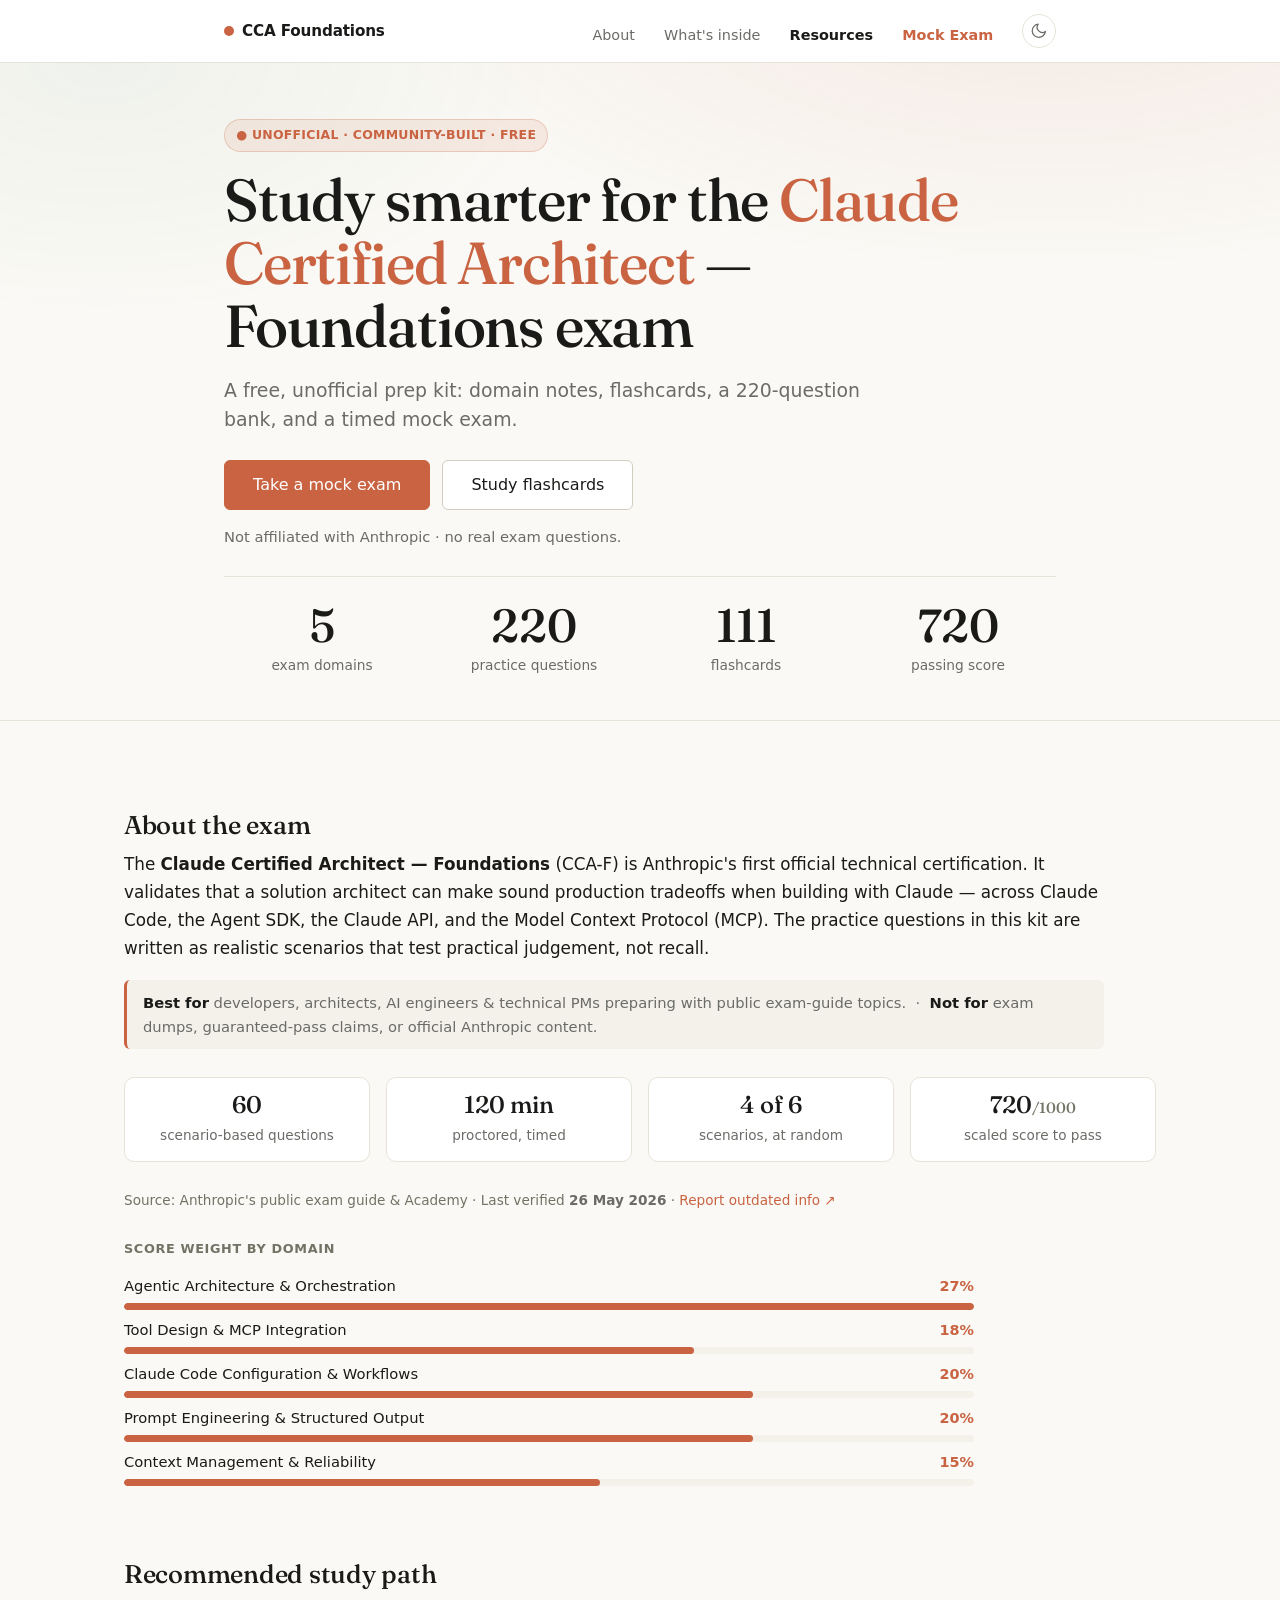
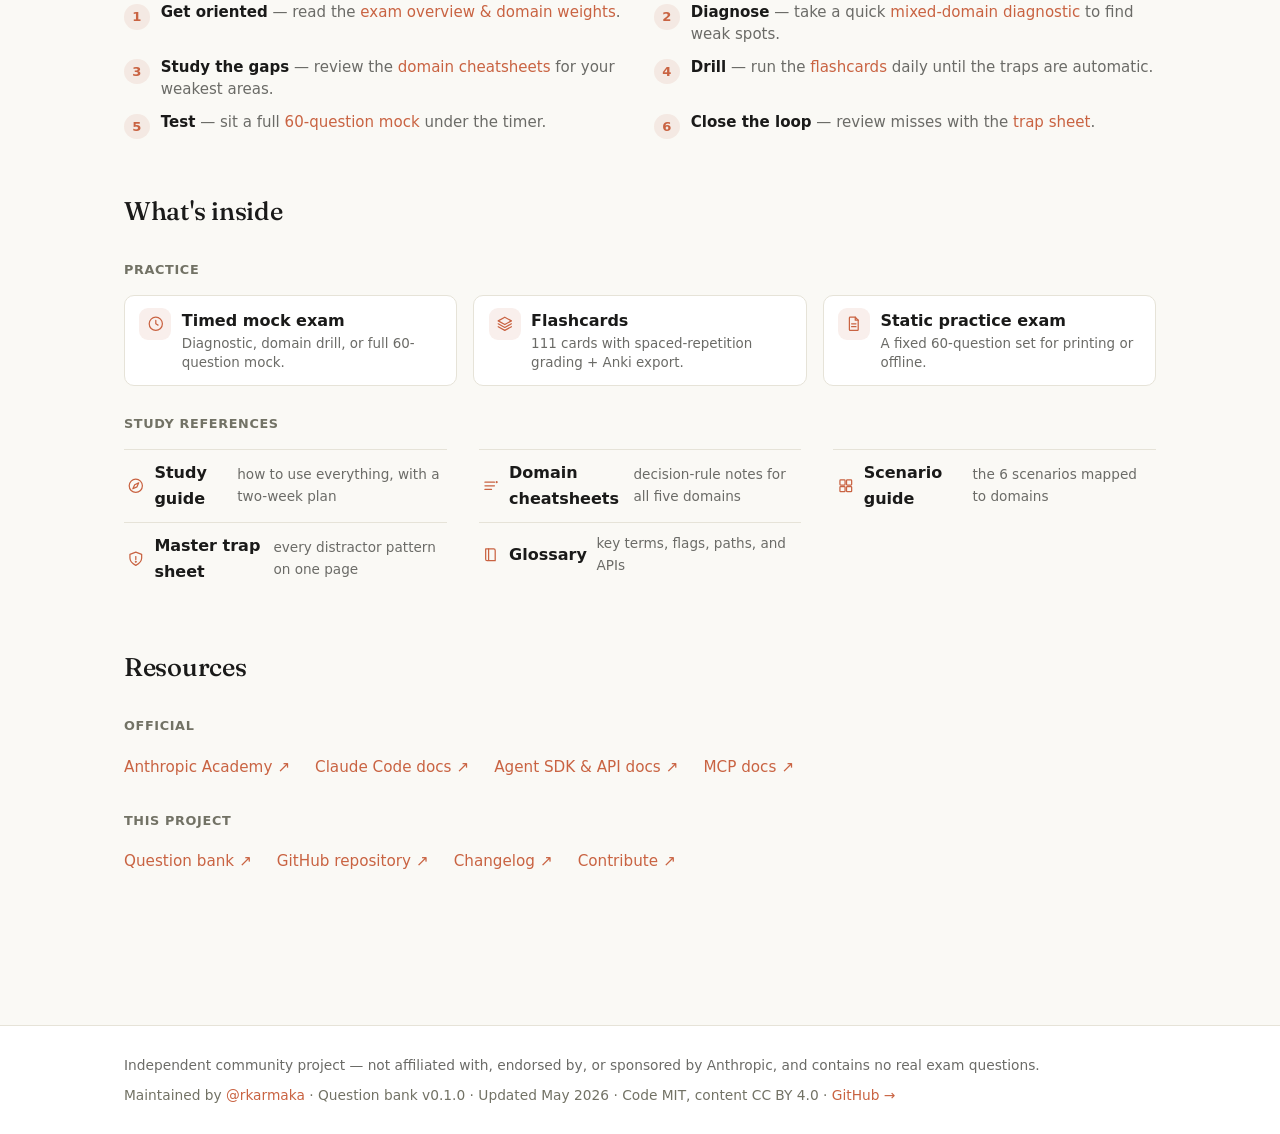
==== commit c40084a8: "Add theme toggle, exam back-link, flashcard show/hide toggle - Landing: header light/dark theme togg" ====
--- a/docs/index.html
+++ b/docs/index.html
@@ -3,6 +3,7 @@
 <head>
 <meta charset="utf-8" />
 <meta name="viewport" content="width=device-width, initial-scale=1.0" />
+<script>(function(){try{var t=localStorage.getItem("cca-theme");if(t)document.documentElement.setAttribute("data-theme",t);}catch(e){}})();</script>
 <title>CCA Foundations — Study Kit &amp; Practice Exam</title>
 <meta name="description" content="A free, open community study kit for the Claude Certified Architect (CCA) — Foundations exam: notes, flashcards, a 220-question bank, and a timed mock exam." />
 <link rel="canonical" href="https://rkarmaka.github.io/claude-cca-study-kit/" />
@@ -50,6 +51,8 @@
   <symbol id="ic-plug" viewBox="0 0 24 24" fill="none" stroke="currentColor" stroke-width="1.7" stroke-linecap="round" stroke-linejoin="round"><path d="M10.5 13.5a3 3 0 0 0 4.5.4l2-2a3 3 0 0 0-4.2-4.2l-1.1 1.1"/><path d="M13.5 10.5a3 3 0 0 0-4.5-.4l-2 2a3 3 0 0 0 4.2 4.2l1.1-1.1"/></symbol>
   <symbol id="ic-external" viewBox="0 0 24 24" fill="none" stroke="currentColor" stroke-width="1.9" stroke-linecap="round" stroke-linejoin="round"><path d="M14 4h6v6"/><path d="M20 4l-9 9"/><path d="M18 13v5a1 1 0 0 1-1 1H6a1 1 0 0 1-1-1V7a1 1 0 0 1 1-1h5"/></symbol>
   <symbol id="ic-github" viewBox="0 0 24 24"><path fill="currentColor" d="M12 2C6.48 2 2 6.48 2 12c0 4.42 2.87 8.17 6.84 9.5.5.09.68-.22.68-.48 0-.24-.01-.87-.01-1.7-2.78.6-3.37-1.34-3.37-1.34-.45-1.16-1.11-1.47-1.11-1.47-.91-.62.07-.6.07-.6 1 .07 1.53 1.03 1.53 1.03.89 1.52 2.34 1.08 2.91.83.09-.65.35-1.08.63-1.33-2.22-.25-4.55-1.11-4.55-4.94 0-1.09.39-1.98 1.03-2.68-.1-.25-.45-1.27.1-2.65 0 0 .84-.27 2.75 1.02a9.5 9.5 0 0 1 5 0c1.91-1.29 2.75-1.02 2.75-1.02.55 1.38.2 2.4.1 2.65.64.7 1.03 1.59 1.03 2.68 0 3.84-2.34 4.69-4.57 4.94.36.31.68.92.68 1.85 0 1.34-.01 2.42-.01 2.75 0 .27.18.58.69.48A10 10 0 0 0 22 12c0-5.52-4.48-10-10-10z"/></symbol>
+  <symbol id="ic-sun" viewBox="0 0 24 24" fill="none" stroke="currentColor" stroke-width="1.7" stroke-linecap="round" stroke-linejoin="round"><circle cx="12" cy="12" r="4"/><path d="M12 2v2M12 20v2M4.9 4.9l1.4 1.4M17.7 17.7l1.4 1.4M2 12h2M20 12h2M4.9 19.1l1.4-1.4M17.7 6.3l1.4-1.4"/></symbol>
+  <symbol id="ic-moon" viewBox="0 0 24 24" fill="none" stroke="currentColor" stroke-width="1.7" stroke-linecap="round" stroke-linejoin="round"><path d="M21 12.8A9 9 0 1 1 11.2 3a7 7 0 0 0 9.8 9.8z"/></symbol>
 </svg>
 
 <header class="site-header">
@@ -60,6 +63,10 @@
       <a href="#inside">What's inside</a>
       <a href="#resources">Resources</a>
       <a href="app/" class="is-cta">Mock&nbsp;Exam</a>
+      <button type="button" id="theme-toggle" class="theme-toggle" aria-label="Toggle dark mode" title="Toggle dark mode">
+        <svg class="ic-moon" aria-hidden="true" focusable="false"><use href="#ic-moon"/></svg>
+        <svg class="ic-sun" aria-hidden="true" focusable="false"><use href="#ic-sun"/></svg>
+      </button>
     </nav>
   </div>
 </header>
@@ -244,6 +251,17 @@
       }, { rootMargin: "-45% 0px -50% 0px" });
       ids.forEach(function (id) { var s = document.getElementById(id); if (s) spy.observe(s); });
     }
+
+    // Theme toggle: light <-> dark, persisted in localStorage.
+    var toggle = document.getElementById("theme-toggle");
+    if (toggle) toggle.addEventListener("click", function () {
+      var root = document.documentElement;
+      var current = root.getAttribute("data-theme");
+      var resolved = current || (window.matchMedia && matchMedia("(prefers-color-scheme: dark)").matches ? "dark" : "light");
+      var next = resolved === "dark" ? "light" : "dark";
+      root.setAttribute("data-theme", next);
+      try { localStorage.setItem("cca-theme", next); } catch (e) {}
+    });
   })();
 </script>
 </body>
--- a/docs/theme.css
+++ b/docs/theme.css
@@ -28,9 +28,30 @@
   --font-serif: "Fraunces", Georgia, "Times New Roman", serif;
 }
 
-/* --- Dark mode (warm, mirrors the light palette) --- */
+/* --- Dark mode (warm, mirrors the light palette) ---
+   Follows the system preference by default, or is forced via
+   [data-theme="dark"|"light"] on <html> (set by the header toggle). */
+:root[data-theme="dark"] {
+  --bg: #1b1916;
+  --bg-sunken: #151310;
+  --card-bg: #24211c;
+  --text: #ece9e1;
+  --text-muted: #b3aea1;
+  --text-faint: #908b7e;
+  --border: #36322a;
+  --border-strong: #4a4438;
+  --accent: #e07a5a;
+  --accent-hover: #e88f70;
+  --accent-soft: rgba(224, 122, 90, 0.15);
+  --pass: #74b387;
+  --pass-soft: rgba(116, 179, 135, 0.15);
+  --fail: #e07b82;
+  --fail-soft: rgba(224, 123, 130, 0.15);
+  --pending: #cda85c;
+  --shadow: 0 1px 2px rgba(0, 0, 0, 0.4);
+}
 @media (prefers-color-scheme: dark) {
-  :root {
+  :root:not([data-theme="light"]) {
     --bg: #1b1916;
     --bg-sunken: #151310;
     --card-bg: #24211c;
--- a/docs/site.css
+++ b/docs/site.css
@@ -8,6 +8,32 @@
   font-weight: 600;
 }
 .site-nav a.is-active:not(.is-cta) { color: var(--text); font-weight: 600; }
+
+/* Theme toggle button */
+.theme-toggle {
+  display: inline-flex;
+  align-items: center;
+  justify-content: center;
+  margin-left: 1.5rem;
+  width: 2.1rem;
+  height: 2.1rem;
+  padding: 0;
+  border: 1px solid var(--border);
+  border-radius: 999px;
+  background: var(--card-bg);
+  color: var(--text-muted);
+  cursor: pointer;
+  transition: color 0.12s, border-color 0.12s, background 0.12s;
+}
+.theme-toggle:hover { color: var(--accent); border-color: var(--accent); }
+.theme-toggle svg { width: 1.1rem; height: 1.1rem; display: block; }
+.theme-toggle .ic-sun { display: none; }
+:root[data-theme="dark"] .theme-toggle .ic-moon { display: none; }
+:root[data-theme="dark"] .theme-toggle .ic-sun { display: block; }
+@media (prefers-color-scheme: dark) {
+  :root:not([data-theme="light"]) .theme-toggle .ic-moon { display: none; }
+  :root:not([data-theme="light"]) .theme-toggle .ic-sun { display: block; }
+}
 
 /* --- Hero --- */
 .lp-hero {
